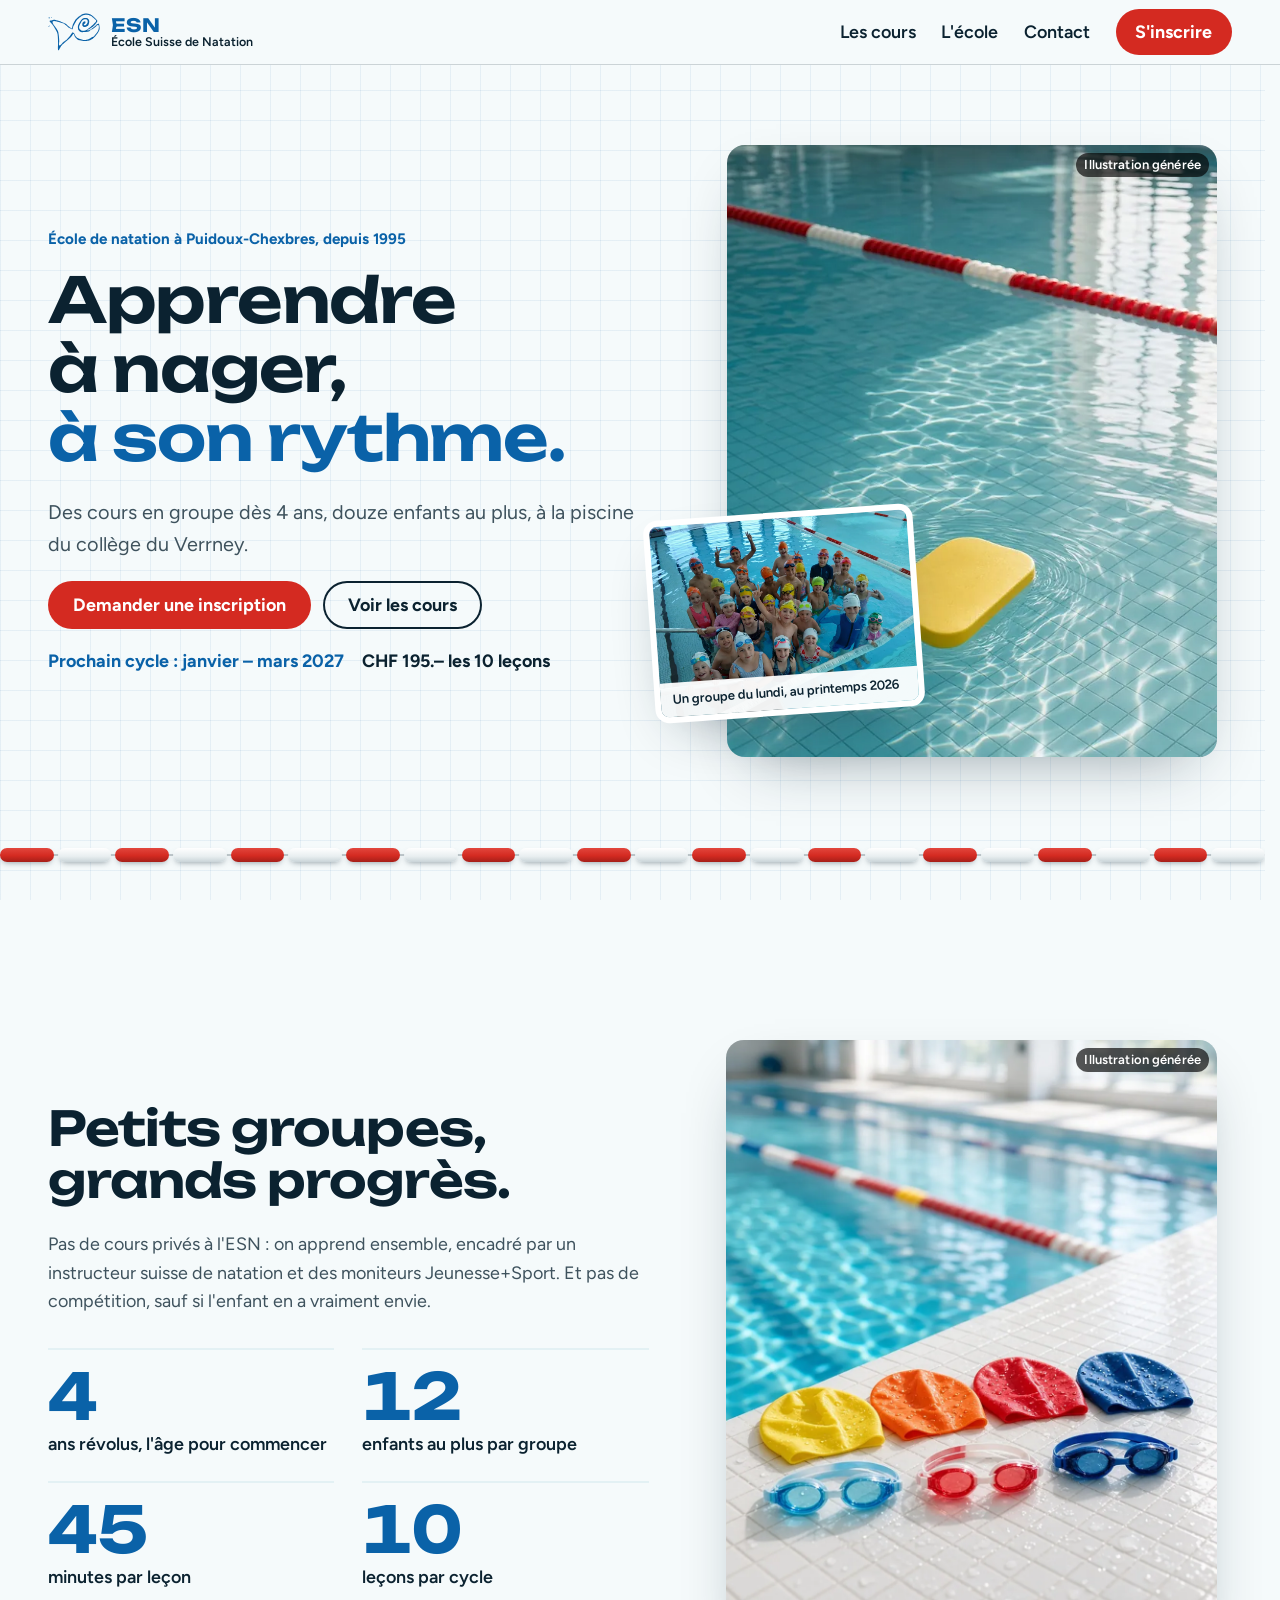
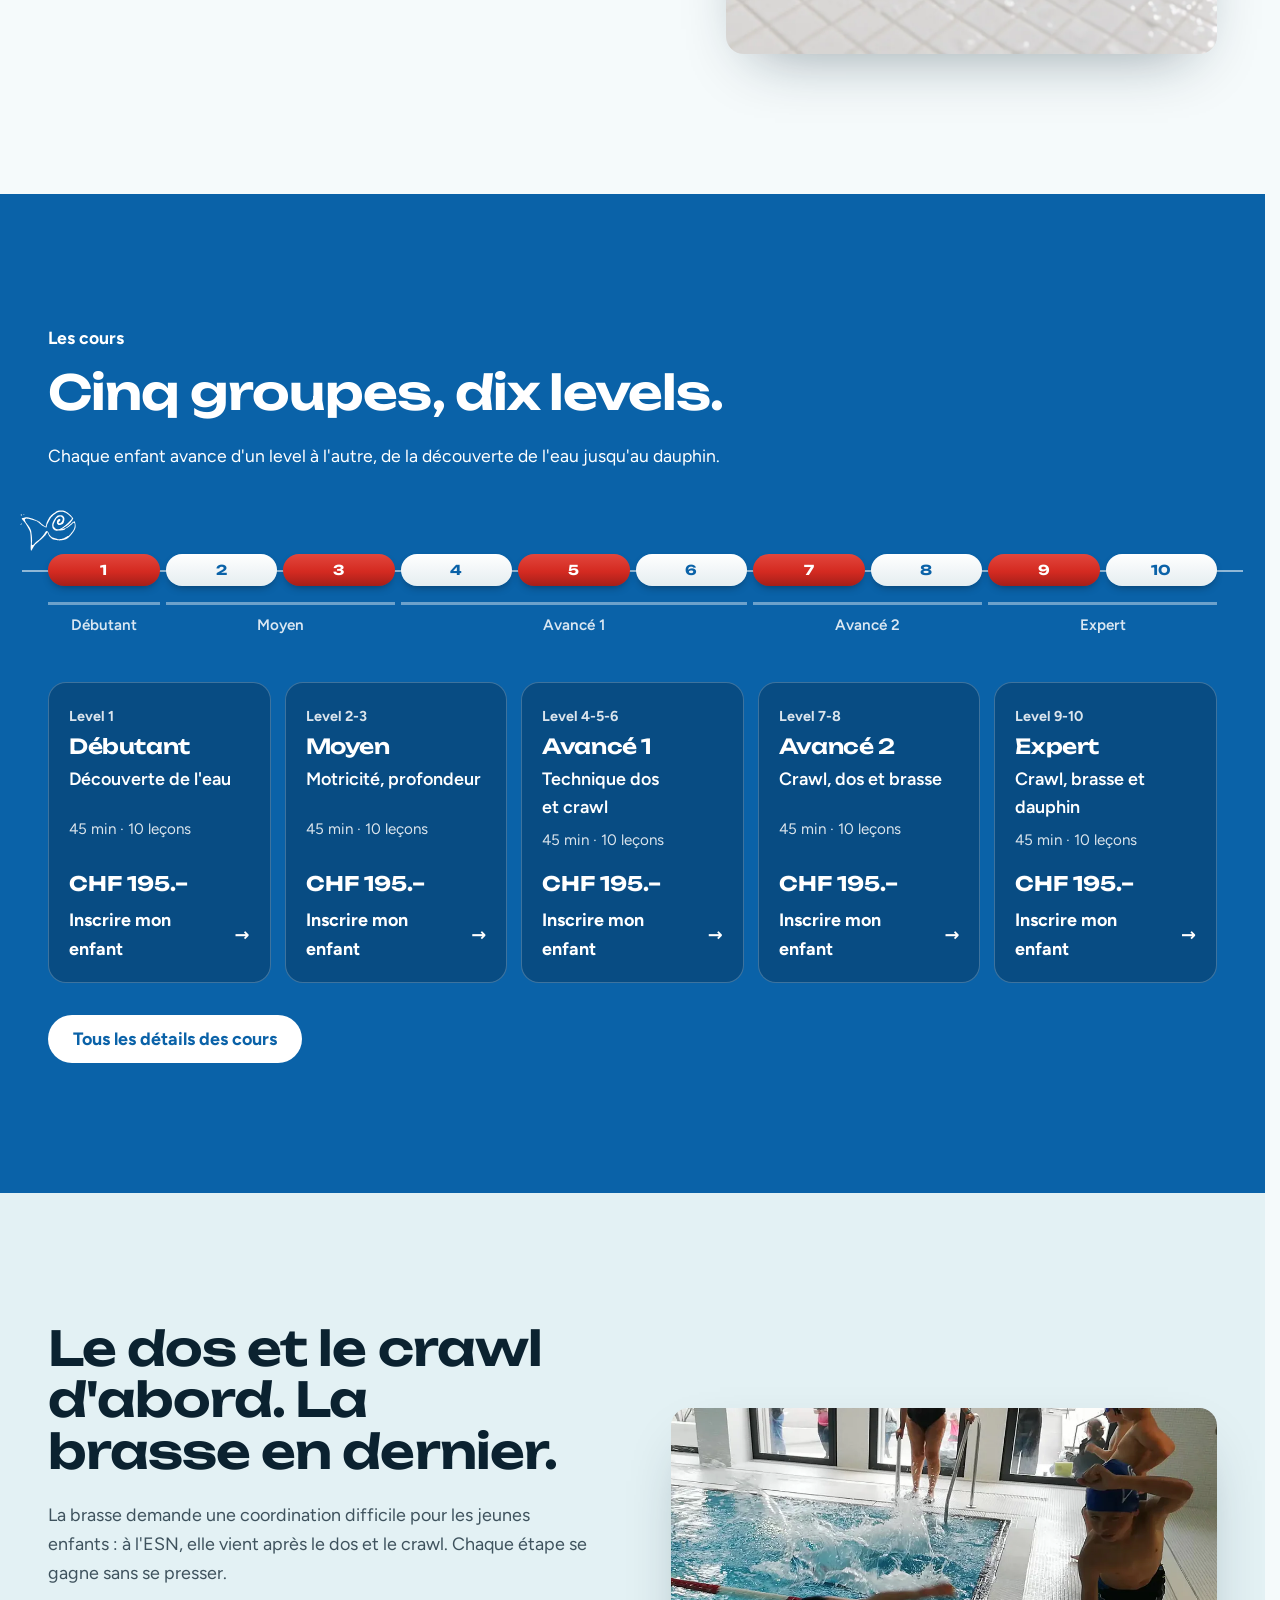
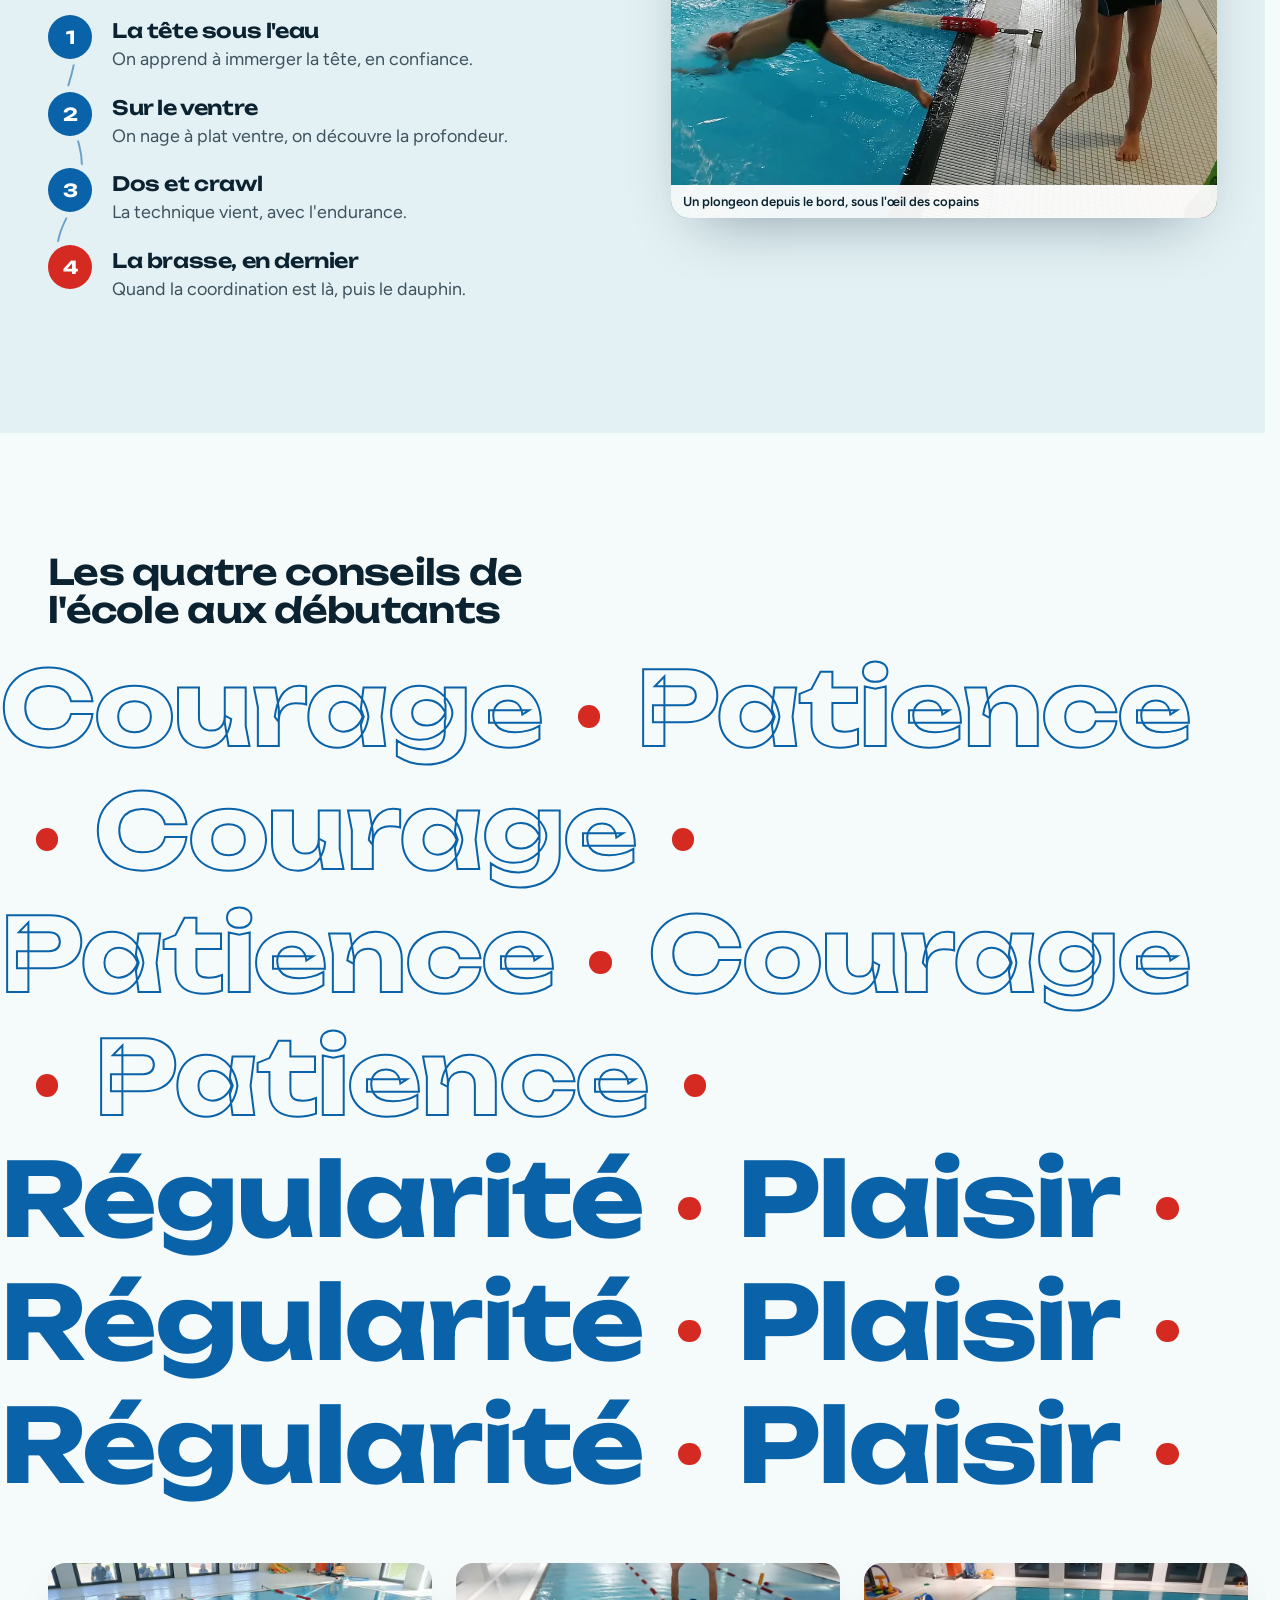
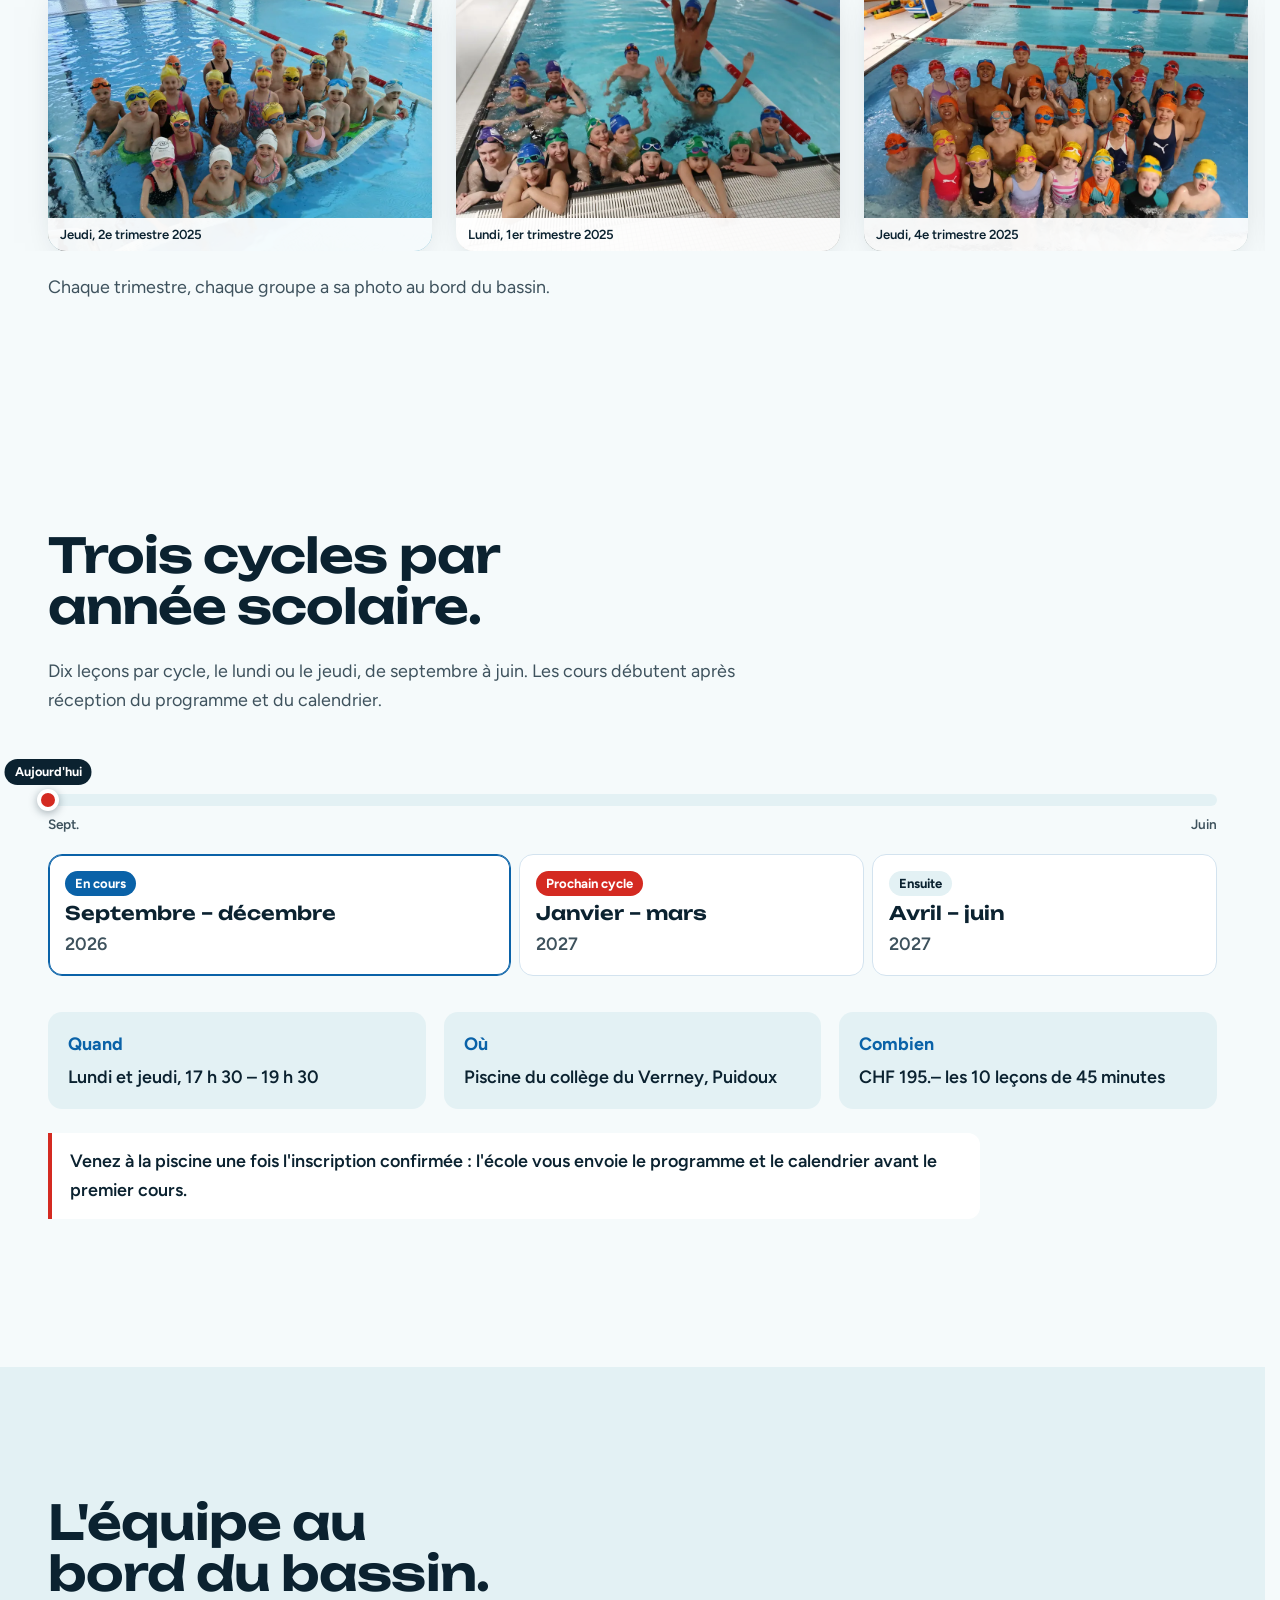
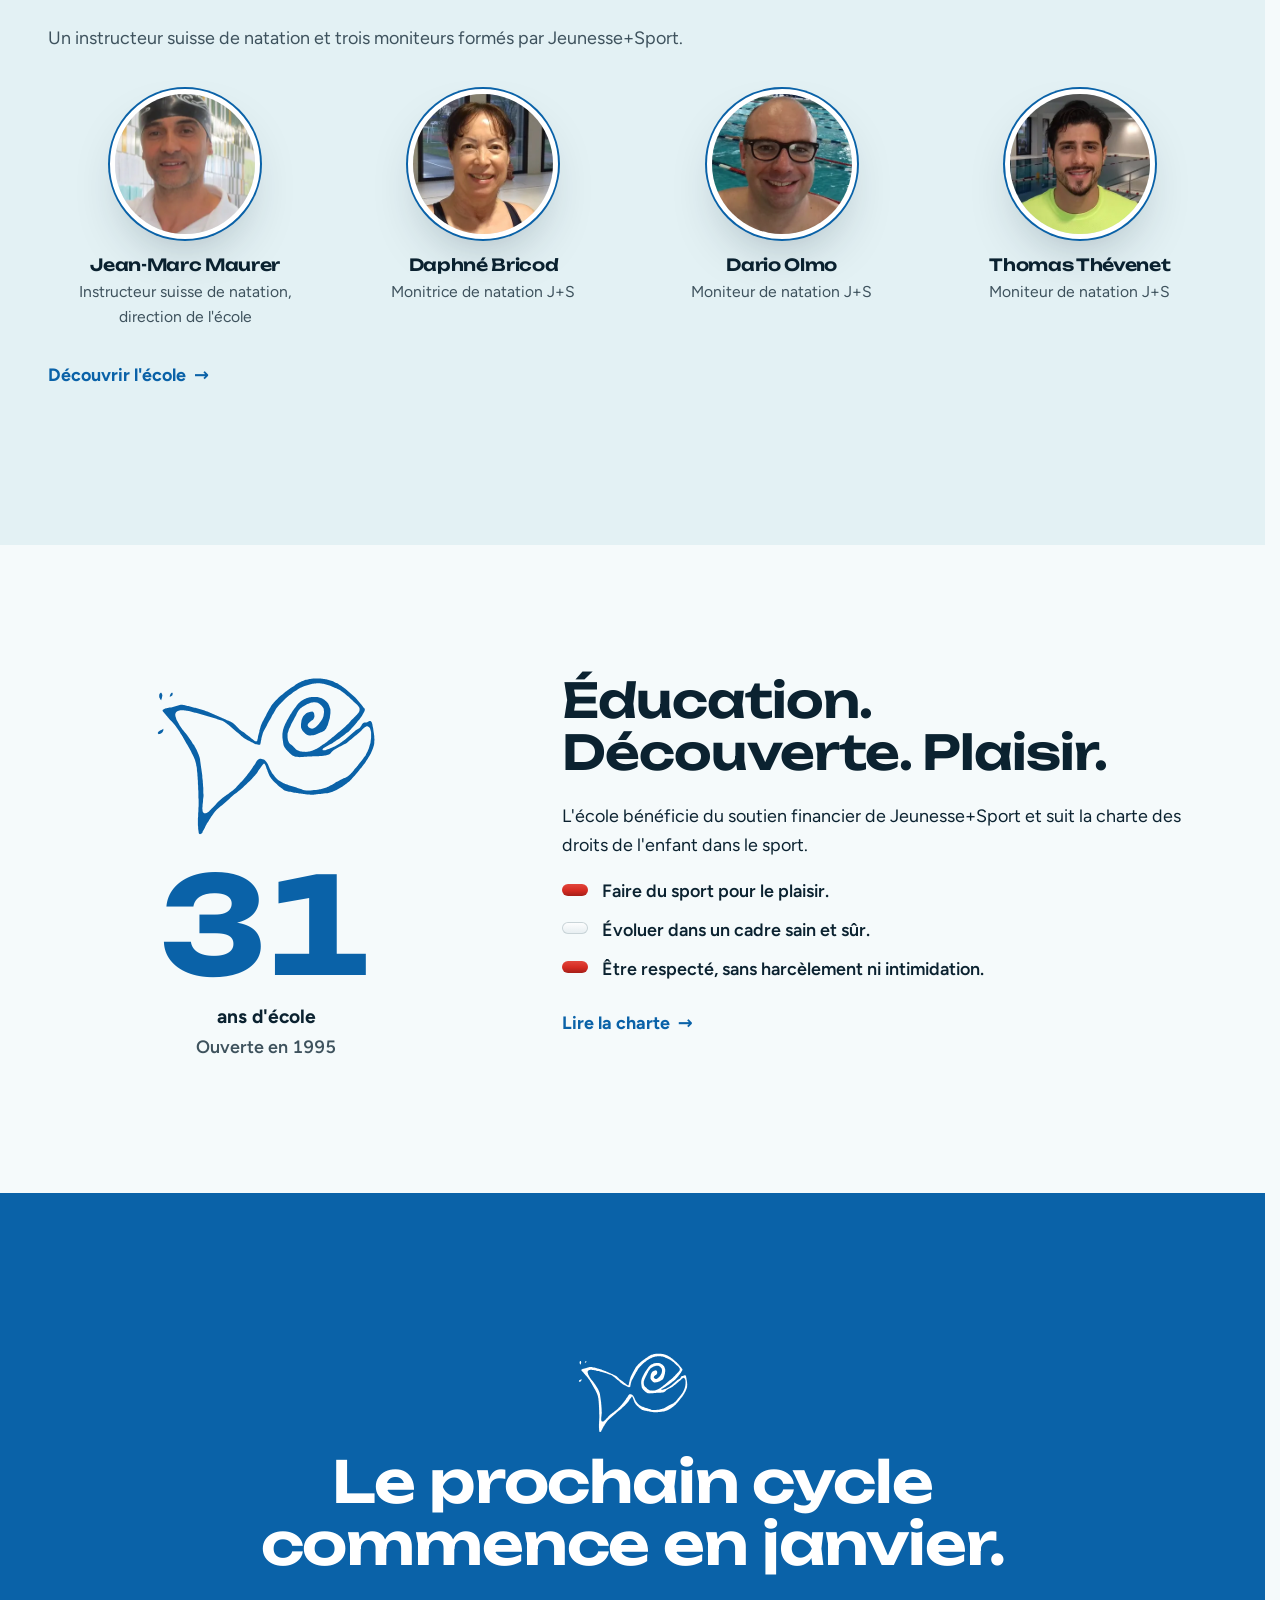
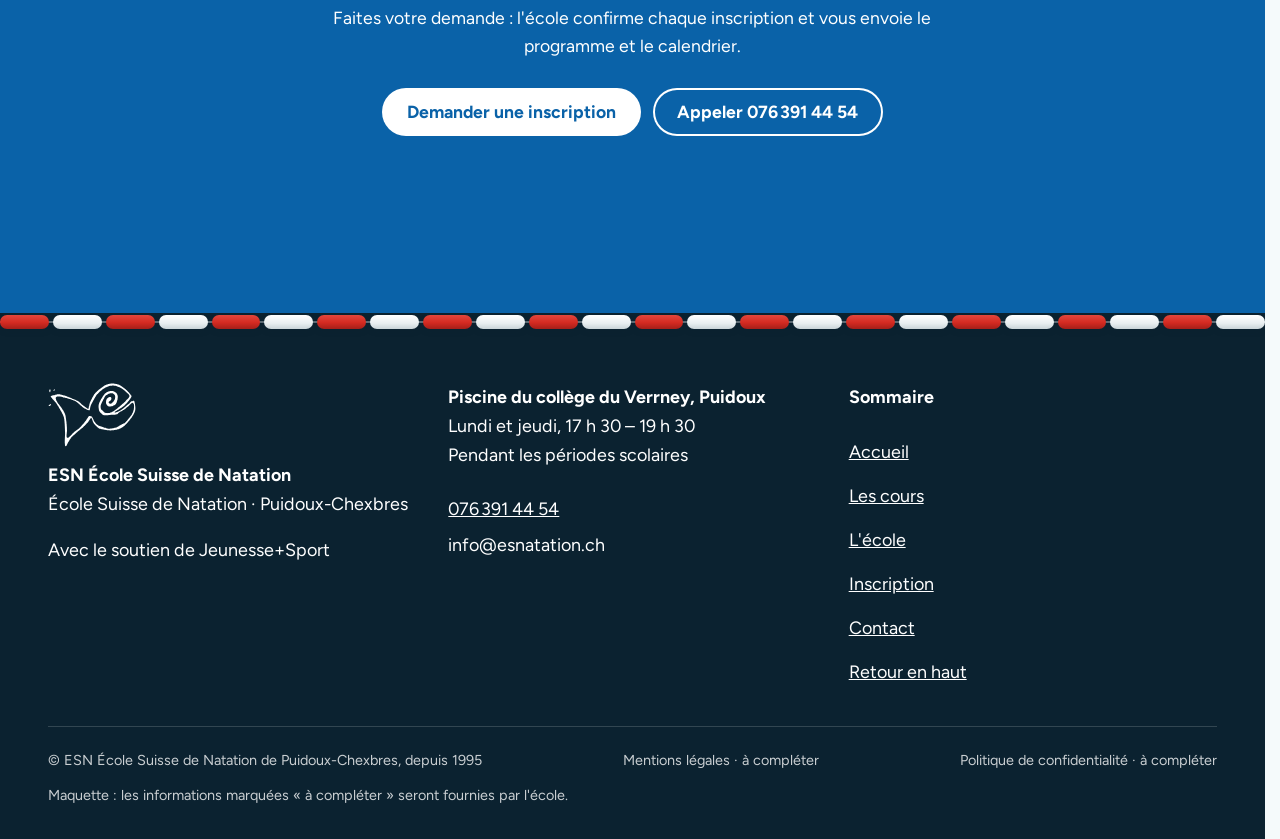
==== index.html @ cbcdf1d2 "Maquette v1" ====
<!doctype html>
<html lang="fr" data-v="1" data-curseur>
<head>
<meta charset="utf-8">
<meta name="viewport" content="width=device-width, initial-scale=1, viewport-fit=cover">
<title>ESN École Suisse de Natation, Puidoux-Chexbres : cours de natation pour enfants dès 4 ans</title>
<meta name="description" content="Cours de natation en groupe de 12 enfants au plus, dès 4 ans révolus, à la piscine du Verrney à Puidoux. Cycles de 10 leçons de 45 minutes, CHF 195.–.">
<meta name="robots" content="noindex, nofollow">
<link rel="canonical" href="https://esnatation-maquette.vercel.app/">
<style>:root{--fond:#F5FAFB;--texte:#0B2230;--voile-fond:#0A62A8;--ouverture-fond:#0A62A8;--menu-fond:#F5FAFB}:root { --entete-h: 72px; --barres-h: 0px; } html { background: var(--fond); color: var(--texte); scrollbar-gutter: stable; } body { margin: 0; background: var(--fond); } html.js:not(.secours):not([data-arrivee="retour"]) [data-anime] { opacity: 0; } html.js:not(.secours):not([data-arrivee="retour"]) [data-anime].vu { opacity: 1; } [data-voile] { position: fixed; inset: 0; z-index: 900; background: var(--voile-fond); transform: translateY(100%); visibility: hidden; pointer-events: none; } html[data-arrivee="voile"]:not(.voile-leve):not(.secours) [data-voile] { transform: none; visibility: visible; } html.secours [data-voile] { visibility: hidden !important; } .ouverture-panneau { position: fixed; inset: 0; z-index: 850; display: none; place-content: center; justify-items: center; background: var(--ouverture-fond, var(--voile-fond)); color: var(--fond); text-align: center; } html.js[data-arrivee="intro"]:not(.secours):not(.intro-finie) .ouverture-panneau { display: grid; } html.defilement-bloque, html.defilement-bloque body, html.js[data-arrivee="intro"]:not(.secours):not(.intro-finie), html.js[data-arrivee="intro"]:not(.secours):not(.intro-finie) body, html[data-arrivee="voile"]:not(.voile-leve):not(.secours), html[data-arrivee="voile"]:not(.voile-leve):not(.secours) body { overflow: hidden; } html.js[data-arrivee="intro"]:not(.secours):not(.intro-finie) { background-color: var(--ouverture-fond, var(--voile-fond)); } html[data-arrivee="voile"]:not(.voile-leve):not(.secours) { background-color: var(--voile-fond); }</style>
<script>(function () {
var d = document.documentElement, ss = null, ls = null;
try { ss = window.sessionStorage; ls = window.localStorage; } catch (e) {}
d.classList.add('js');
var nav = performance.getEntriesByType ? performance.getEntriesByType('navigation')[0] : null;
var type = nav ? nav.type : 'navigate';
var depart = null;
try { depart = JSON.parse(ss.getItem('socle:depart') || 'null'); ss.removeItem('socle:depart'); } catch (e) {}
if (depart && !(Date.now() - depart.t < 15000)) depart = null;
var mode = type === 'back_forward' ? 'retour' : type === 'reload' ? 'intro' : depart ? 'voile' : 'intro';
d.setAttribute('data-arrivee', mode);
if (mode === 'voile' && depart.couleur) d.style.setProperty('--voile-fond', depart.couleur);
if (type === 'reload' && 'scrollRestoration' in history) {
history.scrollRestoration = 'manual';
}
try {
var choisie = ls && ls.getItem('socle:langue');
var langue = (d.lang || '').slice(0, 2);
if (choisie && choisie !== langue && type === 'navigate' && !depart) {
var alt = document.querySelector('link[rel="alternate"][hreflang="' + choisie + '"]');
if (alt) location.replace(new URL(alt.href).pathname + location.search + location.hash);
}
} catch (e) {}
setTimeout(function () { if (!d.classList.contains('demarre')) d.classList.add('secours'); }, 2000);
})();</script>
<link rel="preload" href="/assets/fonts/unbounded.woff2" as="font" type="font/woff2" crossorigin>
<link rel="preload" href="/assets/fonts/figtree-400.woff2" as="font" type="font/woff2" crossorigin>
<link rel="stylesheet" href="/assets/css/socle.css?v=1">
<link rel="stylesheet" href="/assets/css/site.css?v=1">
<link rel="modulepreload" href="/assets/js/site.js?v=1">
<link rel="modulepreload" href="/assets/js/socle/index.js?v=1">
<script src="/assets/vendor/gsap.min.js" defer></script>
<script src="/assets/vendor/ScrollTrigger.min.js" defer></script>
<script src="/assets/vendor/SplitText.min.js" defer></script>
<script type="module" src="/assets/js/site.js?v=1"></script>
<meta name="theme-color" content="#F5FAFB">
<link rel="icon" href="/assets/images/favicon.svg" type="image/svg+xml">
<link rel="apple-touch-icon" href="/assets/images/apple-touch-icon.png">
<meta property="og:type" content="website">
<meta property="og:site_name" content="ESN École Suisse de Natation">
<meta property="og:locale" content="fr_FR">
<meta property="og:title" content="ESN École Suisse de Natation, Puidoux-Chexbres : cours de natation pour enfants dès 4 ans">
<meta property="og:description" content="Cours de natation en groupe de 12 enfants au plus, dès 4 ans révolus, à la piscine du Verrney à Puidoux. Cycles de 10 leçons de 45 minutes, CHF 195.–.">
<meta property="og:url" content="https://esnatation-maquette.vercel.app/">
<meta property="og:image" content="https://esnatation-maquette.vercel.app/assets/partage/accueil-fr.jpg">
<meta property="og:image:width" content="1200">
<meta property="og:image:height" content="630">
<meta property="og:image:alt" content="ESN, apprendre à nager à son rythme : bassin vu du dessus">
<meta name="twitter:card" content="summary_large_image">
<script type="application/ld+json">{"@context":"https://schema.org","@type":"SportsActivityLocation","name":"ESN École Suisse de Natation de Puidoux-Chexbres","url":"https://esnatation-maquette.vercel.app/","telephone":"+41763914454","email":"info@esnatation.ch","foundingDate":"1995","address":{"@type":"PostalAddress","addressLocality":"Puidoux","addressRegion":"VD","addressCountry":"CH"},"description":"Cours de natation en groupe pour enfants dès 4 ans révolus, 12 enfants au maximum, à la piscine du collège du Verrney à Puidoux. Cycles de 10 leçons de 45 minutes pendant les périodes scolaires, avec le soutien de Jeunesse+Sport."}</script>
</head>
<body id="haut">
<div data-voile data-forme="iris" aria-hidden="true"><span class="voile-anneau"></span><span class="voile-anneau voile-anneau--2"></span><div class="voile-contenu"><img src="/assets/images/logo-clair.svg" alt="" width="84" height="61"><span data-voile-libelle>Accueil</span></div></div>
<div class="ouverture-panneau" data-ouverture aria-hidden="true">
  <div class="ouverture-poisson" data-ouverture-objet>
    <svg viewBox="0 0 898 649" aria-hidden="true"><path class="poisson-trait" fill-rule="evenodd" d="M29 212C28 212 26 214 24 215C22 216 21 216 19 217C17 218 16 219 14 220C12 221 10 222 9 224C8 226 7 228 7 229C7 230 9 232 10 233C11 234 13 233 15 233C17 233 18 232 20 231C22 230 24 228 25 227C26 226 27 224 28 222C29 220 30 219 30 217C30 215 30 213 30 212C30 211 30 212 29 212Z M18 65C16 66 15 68 14 70C13 72 13 73 13 75C13 77 13 78 13 80C13 82 13 83 14 85C15 87 16 88 17 90C18 92 20 95 21 95C22 95 22 92 22 91C22 90 24 88 24 86C24 84 25 83 25 81C25 79 26 78 26 76C26 74 26 73 25 71C24 69 24 67 23 66C22 65 20 64 18 65Z M64 64C63 64 62 66 61 67C60 68 60 69 59 70C58 71 58 72 58 73C58 74 57 75 57 76C57 77 56 78 56 79C56 80 56 81 57 81C58 81 59 80 60 80C61 80 62 79 63 78C64 77 65 77 66 76C67 75 67 74 67 73C67 72 68 71 68 70C68 69 68 68 68 67C68 66 68 64 67 64C66 64 65 64 64 64Z M644 6C642 6 639 7 637 7C635 7 632 8 630 8C628 8 625 8 623 9C621 10 618 10 616 11C614 12 611 11 609 12C607 13 604 14 602 15C600 16 597 16 595 17C593 18 590 20 588 21C586 22 583 23 581 24C579 25 576 27 574 29C572 31 569 32 567 34C565 36 562 38 560 39C558 40 555 42 553 43C551 44 548 46 546 48C544 50 541 51 539 53C537 55 534 56 532 58C530 60 527 61 525 63C523 65 520 67 518 69C516 71 513 73 511 75C509 77 506 79 504 81C502 83 499 86 497 88C495 90 493 92 491 94C489 96 486 99 484 101C482 103 480 106 478 108C476 110 474 113 472 115C470 117 469 120 468 122C467 124 465 127 464 129C463 131 461 134 460 136C459 138 457 141 456 143C455 145 453 148 452 150C451 152 450 155 449 157C448 159 446 162 445 164C444 166 442 169 441 171C440 173 439 176 438 178C437 180 435 183 434 185C433 187 432 190 431 192C430 194 429 197 428 199C427 201 427 204 426 206C425 208 425 211 424 213C423 215 422 218 422 220C422 222 422 225 421 227C420 229 420 232 419 234C418 236 418 239 417 241C416 243 416 246 416 248C416 250 415 253 414 255C413 257 414 261 412 262C410 263 407 263 405 262C403 261 400 259 398 257C396 255 393 254 391 252C389 250 386 248 384 246C382 244 379 243 377 241C375 239 372 238 370 236C368 234 365 232 363 230C361 228 358 227 356 225C354 223 351 222 349 220C347 218 344 217 342 215C340 213 337 210 335 208C333 206 330 203 328 201C326 199 323 196 321 194C319 192 316 190 314 188C312 186 309 185 307 184C305 183 302 182 300 181C298 180 295 179 293 178C291 177 288 175 286 174C284 173 281 172 279 171C277 170 274 169 272 168C270 167 267 166 265 165C263 164 260 163 258 162C256 161 253 160 251 159C249 158 246 157 244 156C242 155 239 154 237 153C235 152 232 151 230 150C228 149 225 148 223 147C221 146 218 145 216 144C214 143 211 142 209 141C207 140 204 140 202 139C200 138 197 137 195 136C193 135 190 135 188 134C186 133 183 133 181 132C179 131 176 131 174 130C172 129 169 129 167 128C165 127 162 127 160 126C158 125 155 125 153 124C151 123 148 123 146 122C144 121 141 121 139 120C137 119 134 118 132 118C130 118 127 118 125 117C123 116 120 116 118 115C116 114 113 114 111 114C109 114 106 113 104 113C102 113 99 114 97 114C95 114 92 115 90 116C88 117 85 117 83 118C81 119 78 119 76 120C74 121 71 121 69 122C67 123 64 124 62 124C60 124 57 124 55 125C53 126 50 126 48 127C46 128 43 127 41 128C39 129 36 130 34 131C32 132 28 134 27 136C26 138 28 141 30 143C32 145 34 148 36 150C38 152 40 155 42 157C44 159 46 162 48 164C50 166 52 169 54 171C56 173 58 176 60 178C62 180 65 183 67 185C69 187 71 190 73 192C75 194 77 197 79 199C81 201 82 204 84 206C86 208 87 211 89 213C91 215 92 218 94 220C96 222 97 225 98 227C99 229 100 232 102 234C104 236 106 239 107 241C108 243 110 246 111 248C112 250 114 253 115 255C116 257 118 260 119 262C120 264 122 267 123 269C124 271 126 274 127 276C128 278 130 281 131 283C132 285 134 288 135 290C136 292 138 295 139 297C140 299 142 302 143 304C144 306 145 309 146 311C147 313 149 316 150 318C151 320 152 323 153 325C154 327 155 330 156 332C157 334 158 337 159 339C160 341 160 344 161 346C162 348 162 351 163 353C164 355 164 358 164 360C164 362 166 365 166 367C166 369 167 372 167 374C167 376 167 379 167 381C167 383 168 386 168 388C168 390 169 393 169 395C169 397 169 400 169 402C169 404 170 407 170 409C170 411 170 414 170 416C170 418 171 421 171 423C171 425 171 428 171 430C171 432 171 435 171 437C171 439 172 442 172 444C172 446 172 449 172 451C172 453 172 456 172 458C172 460 173 463 173 465C173 467 173 470 173 472C173 474 173 477 173 479C173 481 173 484 173 486C173 488 173 491 173 493C173 495 174 498 174 500C174 502 174 505 174 507C174 509 174 512 174 514C174 516 174 519 174 521C174 523 174 526 174 528C174 530 173 533 173 535C173 537 173 540 173 542C173 544 173 547 173 549C173 551 172 554 172 556C172 558 172 561 172 563C172 565 172 568 172 570C172 572 171 575 171 577C171 579 171 582 171 584C171 586 171 589 171 591C171 593 171 596 171 598C171 600 171 603 171 605C171 607 172 610 172 612C172 614 172 617 172 619C172 621 173 624 173 626C173 628 174 631 174 633C174 635 175 639 176 640C177 641 180 642 182 641C184 640 188 639 189 637C190 635 190 632 191 630C192 628 194 625 195 623C196 621 198 618 199 616C200 614 201 611 202 609C203 607 205 604 206 602C207 600 208 597 210 595C212 593 214 590 215 588C216 586 218 583 219 581C220 579 222 576 223 574C224 572 226 569 228 567C230 565 231 562 233 560C235 558 236 555 238 553C240 551 242 548 244 546C246 544 249 541 251 539C253 537 256 535 258 533C260 531 263 529 265 527C267 525 270 523 272 521C274 519 277 517 279 515C281 513 284 511 286 509C288 507 291 505 293 503C295 501 298 499 300 497C302 495 305 492 307 490C309 488 312 486 314 484C316 482 319 480 321 478C323 476 326 475 328 473C330 471 333 469 335 467C337 465 340 464 342 462C344 460 347 458 349 456C351 454 354 452 356 450C358 448 361 445 363 443C365 441 368 439 370 437C372 435 375 432 377 430C379 428 382 425 384 423C386 421 389 418 391 416C393 414 395 411 397 409C399 407 402 404 404 402C406 400 408 397 410 395C412 393 414 390 415 388C416 386 418 383 419 381C420 379 422 376 424 374C426 372 427 369 429 367C431 365 432 362 434 360C436 358 439 353 441 353C443 353 445 357 446 359C447 361 448 364 449 366C450 368 450 371 451 373C452 375 453 378 454 380C455 382 455 385 456 387C457 389 458 392 459 394C460 396 461 399 462 401C463 403 464 406 466 408C468 410 469 413 471 415C473 417 475 420 477 422C479 424 481 427 483 429C485 431 488 433 490 435C492 437 495 440 497 442C499 444 502 446 504 448C506 450 509 451 511 453C513 455 516 456 518 458C520 460 523 462 525 463C527 464 530 464 532 465C534 466 537 466 539 467C541 468 544 468 546 468C548 468 551 468 553 469C555 470 558 470 560 471C562 472 565 472 567 472C569 472 572 473 574 473C576 473 579 474 581 474C583 474 586 476 588 476C590 476 593 477 595 477C597 477 600 478 602 478C604 478 607 479 609 479C611 479 614 480 616 480C618 480 621 480 623 480C625 480 628 481 630 481C632 481 635 481 637 481C639 481 642 481 644 481C646 481 649 480 651 480C653 480 656 479 658 479C660 479 663 478 665 478C667 478 670 478 672 478C674 478 677 477 679 477C681 477 684 476 686 476C688 476 691 475 693 475C695 475 698 474 700 474C702 474 705 473 707 472C709 471 712 471 714 470C716 469 719 469 721 468C723 467 726 466 728 465C730 464 733 463 735 462C737 461 740 459 742 458C744 457 747 455 749 454C751 453 754 451 756 450C758 449 761 448 763 446C765 444 768 443 770 441C772 439 775 438 777 436C779 434 782 432 784 430C786 428 789 426 791 424C793 422 796 419 798 417C800 415 802 412 804 410C806 408 809 405 811 403C813 401 815 398 817 396C819 394 821 391 823 389C825 387 827 384 829 382C831 380 832 377 834 375C836 373 838 370 840 368C842 366 843 363 845 361C847 359 849 356 851 354C853 352 854 349 856 347C858 345 858 342 860 340C862 338 864 335 865 333C866 331 868 328 869 326C870 324 872 321 873 319C874 317 876 314 877 312C878 310 879 307 880 305C881 303 882 300 883 298C884 296 885 293 886 291C887 289 887 286 888 284C889 282 890 279 890 277C890 275 891 272 891 270C891 268 891 265 891 263C891 261 892 258 892 256C892 254 891 251 891 249C891 247 891 244 891 242C891 240 890 237 890 235C890 233 889 230 889 228C889 226 888 223 888 221C888 219 887 216 887 214C887 212 886 209 886 207C886 205 884 202 884 200C884 198 884 195 883 193C882 191 882 188 881 186C880 184 878 181 876 180C874 179 871 180 869 181C867 182 864 184 862 185C860 186 857 186 855 186C853 186 850 186 848 187C846 188 844 190 842 192C840 194 840 197 838 199C836 201 835 204 833 206C831 208 828 210 826 211C824 212 821 214 819 215C817 216 814 218 812 220C810 222 808 224 806 226C804 228 801 230 799 232C797 234 794 236 792 238C790 240 787 242 785 244C783 246 780 248 778 250C776 252 773 254 771 256C769 258 766 259 764 261C762 263 759 264 757 266C755 268 752 269 750 271C748 273 745 274 743 276C741 278 738 279 736 280C734 281 731 283 729 284C727 285 724 286 722 287C720 288 717 289 715 290C713 291 710 292 708 293C706 294 703 294 701 295C699 296 696 297 694 298C692 299 689 299 687 299C685 299 681 299 680 298C679 297 681 293 683 291C685 289 688 288 690 287C692 286 695 284 697 283C699 282 702 280 704 279C706 278 709 276 711 275C713 274 716 272 718 271C720 270 723 268 725 266C727 264 730 264 732 262C734 260 737 258 739 257C741 256 744 254 746 253C748 252 751 250 753 248C755 246 758 245 760 243C762 241 765 240 767 238C769 236 772 234 774 232C776 230 779 229 781 227C783 225 786 223 788 221C790 219 793 216 795 214C797 212 799 209 801 207C803 205 806 202 808 200C810 198 812 195 814 193C816 191 818 188 820 186C822 184 823 181 825 179C827 177 829 174 831 172C833 170 834 167 836 165C838 163 840 160 841 158C842 156 844 153 845 151C846 149 848 146 849 144C850 142 852 139 852 137C852 135 853 132 852 130C851 128 848 125 846 123C844 121 843 118 841 116C839 114 837 111 835 109C833 107 831 104 829 102C827 100 825 97 823 95C821 93 819 90 817 88C815 86 812 83 810 81C808 79 805 76 803 74C801 72 798 70 796 68C794 66 791 64 789 62C787 60 784 58 782 56C780 54 777 52 775 50C773 48 770 47 768 45C766 43 763 42 761 40C759 38 756 36 754 35C752 34 749 32 747 31C745 30 742 27 740 26C738 25 735 24 733 23C731 22 728 20 726 19C724 18 721 17 719 16C717 15 714 15 712 14C710 13 707 13 705 12C703 11 700 10 698 10C696 10 693 9 691 9C689 9 686 8 684 8C682 8 679 7 677 7C675 7 672 6 670 6C668 6 665 6 663 6C661 6 658 6 656 6C654 6 651 6 649 6C647 6 646 6 644 6Z M652 27C654 27 657 26 659 26C661 26 664 26 666 26C668 26 671 27 673 27C675 27 678 28 680 28C682 28 685 28 687 29C689 30 692 30 694 31C696 32 699 32 701 33C703 34 706 34 708 35C710 36 713 37 715 38C717 39 720 40 722 41C724 42 727 43 729 44C731 45 734 45 736 46C738 47 741 49 743 50C745 51 748 52 750 53C752 54 755 56 757 58C759 60 762 61 764 63C766 65 769 66 771 68C773 70 776 72 778 74C780 76 783 78 785 80C787 82 790 85 792 87C794 89 797 91 799 93C801 95 804 98 806 100C808 102 811 104 813 106C815 108 818 110 820 112C822 114 824 117 826 119C828 121 829 124 830 126C831 128 831 131 831 133C831 135 831 138 830 140C829 142 828 145 826 147C824 149 822 152 820 154C818 156 815 159 813 161C811 163 808 166 806 168C804 170 801 173 799 175C797 177 795 180 793 182C791 184 789 187 787 189C785 191 782 193 780 195C778 197 775 200 773 202C771 204 768 206 766 208C764 210 761 212 759 214C757 216 754 218 752 220C750 222 747 224 745 226C743 228 740 230 738 232C736 234 733 236 731 238C729 240 726 242 724 244C722 246 719 247 717 249C715 251 712 253 710 255C708 257 705 258 703 260C701 262 698 264 696 266C694 268 691 269 689 271C687 273 684 274 682 276C680 278 677 279 675 281C673 283 670 284 668 286C666 288 663 289 661 290C659 291 656 293 654 294C652 295 649 296 647 297C645 298 642 299 640 300C638 301 635 301 633 302C631 303 628 304 626 304C624 304 621 305 619 305C617 305 614 306 612 306C610 306 607 305 605 305C603 305 600 305 598 305C596 305 593 304 591 304C589 304 586 303 584 302C582 301 579 300 577 299C575 298 572 296 570 294C568 292 565 289 563 287C561 285 558 282 556 280C554 278 551 277 549 275C547 273 544 270 543 268C542 266 541 263 540 261C539 259 538 256 538 254C538 252 537 249 537 247C537 245 537 242 537 240C537 238 537 235 537 233C537 231 538 228 539 226C540 224 540 221 541 219C542 217 542 214 543 212C544 210 546 207 547 205C548 203 549 200 550 198C551 196 552 193 553 191C554 189 556 186 557 184C558 182 560 179 561 177C562 175 563 172 564 170C565 168 567 165 568 163C569 161 571 158 572 156C573 154 574 151 575 149C576 147 578 144 579 142C580 140 582 137 584 135C586 133 588 130 590 128C592 126 595 124 597 122C599 120 602 119 604 118C606 117 609 115 611 114C613 113 616 111 618 110C620 109 623 109 625 108C627 107 630 106 632 105C634 104 637 104 639 104C641 104 644 103 646 103C648 103 651 104 653 104C655 104 658 104 660 105C662 106 665 107 667 109C669 111 672 113 674 115C676 117 678 120 680 122C682 124 683 127 684 129C685 131 685 134 685 136C685 138 686 141 686 143C686 145 685 148 685 150C685 152 684 155 684 157C684 159 683 162 682 164C681 166 680 169 679 171C678 173 676 176 675 178C674 180 672 183 670 185C668 187 667 190 665 192C663 194 660 197 658 199C656 201 653 203 651 205C649 207 646 208 644 209C642 210 639 211 637 211C635 211 632 210 630 209C628 208 625 207 623 205C621 203 619 200 619 198C619 196 620 193 621 191C622 189 625 187 627 185C629 183 632 181 634 179C636 177 639 176 641 174C643 172 644 169 645 167C646 165 647 162 647 160C647 158 646 155 646 153C646 151 645 148 644 146C643 144 640 142 638 141C636 140 633 142 631 142C629 142 626 143 624 144C622 145 619 145 617 146C615 147 612 149 610 151C608 153 606 155 604 157C602 159 600 162 599 164C598 166 597 169 596 171C595 173 594 176 594 178C594 180 593 183 593 185C593 187 592 190 592 192C592 194 592 197 592 199C592 201 592 204 592 206C592 208 594 211 595 213C596 215 597 218 599 220C601 222 603 225 605 227C607 229 609 231 611 233C613 235 616 236 618 237C620 238 623 239 625 239C627 239 630 239 632 239C634 239 637 238 639 238C641 238 644 238 646 237C648 236 651 236 653 235C655 234 658 233 660 232C662 231 665 230 667 229C669 228 672 227 674 226C676 225 679 223 681 222C683 221 686 220 688 218C690 216 692 213 694 211C696 209 696 206 697 204C698 202 700 199 701 197C702 195 702 192 703 190C704 188 704 185 705 183C706 181 706 178 707 176C708 174 708 171 709 169C710 167 710 164 710 162C710 160 711 157 711 155C711 153 712 150 712 148C712 146 712 143 712 141C712 139 712 136 712 134C712 132 711 129 710 127C709 125 709 122 708 120C707 118 706 115 705 113C704 111 703 108 701 106C699 104 696 101 694 99C692 97 689 95 687 93C685 91 682 90 680 89C678 88 675 87 673 86C671 85 668 85 666 84C664 83 661 82 659 82C657 82 654 82 652 82C650 82 647 82 645 82C643 82 640 82 638 82C636 82 633 83 631 83C629 83 626 84 624 84C622 84 619 85 617 86C615 87 612 88 610 89C608 90 605 91 603 92C601 93 598 94 596 96C594 98 591 99 589 101C587 103 584 105 582 107C580 109 578 112 576 114C574 116 573 119 571 121C569 123 568 126 566 128C564 130 563 133 561 135C559 137 558 140 556 142C554 144 554 147 552 149C550 151 548 154 547 156C546 158 544 161 543 163C542 165 540 168 539 170C538 172 536 175 535 177C534 179 533 182 532 184C531 186 529 189 528 191C527 193 526 196 525 198C524 200 523 203 522 205C521 207 521 210 520 212C519 214 518 217 518 219C518 221 517 224 517 226C517 228 516 231 516 233C516 235 516 238 516 240C516 242 516 245 516 247C516 249 517 252 517 254C517 256 518 259 518 261C518 263 519 266 519 268C519 270 520 273 520 275C520 277 521 280 522 282C523 284 524 287 526 289C528 291 529 294 531 296C533 298 536 301 538 303C540 305 543 308 545 310C547 312 550 314 552 316C554 318 557 320 559 321C561 322 564 323 566 324C568 325 571 326 573 326C575 326 578 327 580 327C582 327 585 328 587 328C589 328 592 327 594 327C596 327 599 327 601 327C603 327 606 326 608 326C610 326 613 326 615 326C617 326 620 325 622 325C624 325 627 324 629 324C631 324 634 324 636 324C638 324 641 323 643 323C645 323 648 323 650 323C652 323 655 323 657 323C659 323 662 323 664 323C666 323 669 322 671 322C673 322 676 322 678 322C680 322 683 321 685 321C687 321 690 320 692 320C694 320 697 319 699 318C701 317 704 317 706 316C708 315 711 313 713 311C715 309 717 306 719 304C721 302 724 300 726 298C728 296 731 295 733 294C735 293 738 291 740 290C742 289 745 287 747 286C749 285 752 284 754 283C756 282 759 280 761 279C763 278 766 276 768 275C770 274 773 272 775 271C777 270 780 268 782 266C784 264 787 262 789 260C791 258 794 257 796 255C798 253 801 251 803 249C805 247 808 245 810 243C812 241 815 240 817 238C819 236 822 234 824 232C826 230 829 228 831 226C833 224 836 221 838 219C840 217 842 214 844 212C846 210 849 208 851 206C853 204 856 203 858 202C860 201 863 201 865 202C867 203 870 205 872 207C874 209 874 212 875 214C876 216 876 219 877 221C878 223 878 226 878 228C878 230 878 233 878 235C878 237 878 240 878 242C878 244 878 247 878 249C878 251 877 254 877 256C877 258 876 261 876 263C876 265 876 268 875 270C874 272 874 275 873 277C872 279 872 282 871 284C870 286 870 289 869 291C868 293 867 296 866 298C865 300 864 303 863 305C862 307 860 310 859 312C858 314 857 317 856 319C855 321 853 324 851 326C849 328 848 331 846 333C844 335 843 338 841 340C839 342 837 345 835 347C833 349 831 352 829 354C827 356 826 359 824 361C822 363 820 366 818 368C816 370 814 373 812 375C810 377 809 380 807 382C805 384 803 387 801 389C799 391 796 394 794 396C792 398 789 400 787 402C785 404 782 406 780 407C778 408 775 410 773 411C771 412 768 412 766 413C764 414 761 416 759 417C757 418 754 419 752 420C750 421 747 423 745 424C743 425 740 427 738 428C736 429 733 430 731 432C729 434 726 436 724 437C722 438 719 440 717 441C715 442 712 443 710 444C708 445 705 447 703 448C701 449 698 450 696 451C694 452 691 452 689 453C687 454 684 454 682 455C680 456 677 456 675 457C673 458 670 458 668 458C666 458 663 460 661 460C659 460 656 461 654 461C652 461 649 461 647 461C645 461 642 462 640 462C638 462 635 463 633 463C631 463 628 463 626 463C624 463 621 463 619 463C617 463 614 463 612 463C610 463 607 462 605 462C603 462 600 461 598 460C596 459 593 458 591 457C589 456 586 456 584 455C582 454 579 454 577 453C575 452 572 451 570 450C568 449 565 449 563 448C561 447 558 447 556 446C554 445 551 445 549 444C547 443 544 443 542 442C540 441 537 440 535 439C533 438 530 438 528 437C526 436 523 435 521 434C519 433 516 431 514 430C512 429 509 428 507 426C505 424 502 423 500 421C498 419 495 417 493 415C491 413 488 410 486 408C484 406 483 403 481 401C479 399 477 396 475 394C473 392 472 389 471 387C470 385 468 382 467 380C466 378 465 375 464 373C463 371 462 368 461 366C460 364 459 361 458 359C457 357 456 354 454 352C452 350 451 347 449 345C447 343 444 340 442 338C440 336 437 337 435 336C433 335 430 334 428 334C426 334 423 334 421 335C419 336 416 338 414 340C412 342 410 345 409 347C408 349 406 352 405 354C404 356 402 359 400 361C398 363 396 366 395 368C394 370 392 373 391 375C390 377 388 380 386 382C384 384 383 387 381 389C379 391 377 394 375 396C373 398 372 401 370 403C368 405 366 408 364 410C362 412 360 415 358 417C356 419 354 422 352 424C350 426 347 429 345 431C343 433 341 436 339 438C337 440 334 443 332 445C330 447 328 450 326 452C324 454 321 456 319 458C317 460 314 462 312 464C310 466 307 467 305 469C303 471 300 472 298 474C296 476 293 478 291 480C289 482 286 483 284 485C282 487 279 488 277 490C275 492 272 493 270 495C268 497 265 499 263 501C261 503 258 505 256 507C254 509 251 512 249 514C247 516 245 519 243 521C241 523 239 526 237 528C235 530 233 532 231 534C229 536 226 539 224 541C222 543 219 546 217 548C215 550 212 552 210 553C208 554 205 556 203 556C201 556 198 557 196 556C194 555 192 552 191 550C190 548 190 545 190 543C190 541 189 538 189 536C189 534 190 531 190 529C190 527 190 524 190 522C190 520 191 517 191 515C191 513 192 510 192 508C192 506 192 503 192 501C192 499 193 496 193 494C193 492 194 489 194 487C194 485 194 482 194 480C194 478 193 475 193 473C193 471 193 468 193 466C193 464 193 461 193 459C193 457 193 454 193 452C193 450 192 447 192 445C192 443 192 440 192 438C192 436 191 433 191 431C191 429 191 426 191 424C191 422 190 419 190 417C190 415 189 412 189 410C189 408 189 405 189 403C189 401 188 398 188 396C188 394 187 391 187 389C187 387 186 384 186 382C186 380 185 377 185 375C185 373 184 370 184 368C184 366 183 363 183 361C183 359 182 356 182 354C182 352 181 349 181 347C181 345 180 342 180 340C180 338 180 335 179 333C178 331 178 328 177 326C176 324 176 321 175 319C174 317 173 314 172 312C171 310 170 307 169 305C168 303 167 300 166 298C165 296 163 293 162 291C161 289 159 286 158 284C157 282 156 279 154 277C152 275 150 272 149 270C148 268 146 265 145 263C144 261 142 258 140 256C138 254 137 251 135 249C133 247 132 244 130 242C128 240 127 237 125 235C123 233 121 230 119 228C117 226 116 223 114 221C112 219 110 216 108 214C106 212 105 209 103 207C101 205 100 202 98 200C96 198 95 195 94 193C93 191 91 188 90 186C89 184 87 181 86 179C85 177 84 174 83 172C82 170 82 167 81 165C80 163 79 160 79 158C79 156 78 153 79 151C80 149 80 146 82 144C84 142 87 140 89 139C91 138 94 138 96 137C98 136 101 136 103 136C105 136 108 136 110 136C112 136 115 137 117 137C119 137 122 138 124 138C126 138 129 139 131 139C133 139 136 140 138 140C140 140 143 141 145 142C147 143 150 143 152 144C154 145 157 146 159 146C161 146 164 146 166 147C168 148 171 148 173 149C175 150 178 150 180 151C182 152 185 152 187 153C189 154 192 154 194 155C196 156 199 156 201 157C203 158 206 158 208 159C210 160 213 160 215 161C217 162 220 162 222 163C224 164 227 164 229 165C231 166 234 166 236 167C238 168 241 168 243 169C245 170 248 171 250 172C252 173 255 173 257 174C259 175 262 176 264 177C266 178 269 178 271 179C273 180 276 182 278 183C280 184 283 186 285 188C287 190 290 191 292 193C294 195 297 196 299 198C301 200 304 202 306 204C308 206 311 208 313 210C315 212 318 214 320 216C322 218 325 220 327 222C329 224 332 226 334 228C336 230 339 232 341 234C343 236 346 239 348 241C350 243 353 244 355 246C357 248 360 250 362 251C364 252 367 254 369 255C371 256 374 258 376 259C378 260 381 261 383 262C385 263 388 265 390 266C392 267 395 268 397 269C399 270 402 272 404 273C406 274 409 274 411 275C413 276 416 277 418 277C420 277 424 277 425 276C426 275 426 271 427 269C428 267 428 264 428 262C428 260 430 257 430 255C430 253 430 250 431 248C432 246 432 243 433 241C434 239 434 236 435 234C436 232 436 229 437 227C438 225 439 222 440 220C441 218 443 215 444 213C445 211 447 208 448 206C449 204 451 201 452 199C453 197 454 194 455 192C456 190 458 187 459 185C460 183 462 180 463 178C464 176 466 173 467 171C468 169 470 166 471 164C472 162 473 159 474 157C475 155 478 152 479 150C480 148 482 145 483 143C484 141 486 138 487 136C488 134 490 131 491 129C492 127 494 124 496 122C498 120 500 117 502 115C504 113 507 110 509 108C511 106 514 103 516 101C518 99 521 96 523 94C525 92 528 89 530 87C532 85 535 83 537 81C539 79 542 77 544 75C546 73 549 72 551 70C553 68 556 66 558 64C560 62 563 60 565 59C567 58 570 56 572 55C574 54 577 52 579 50C581 48 584 47 586 46C588 45 591 44 593 43C595 42 598 41 600 40C602 39 605 38 607 37C609 36 612 36 614 35C616 34 619 34 621 33C623 32 626 32 628 31C630 30 633 30 635 29C637 28 640 28 642 28C644 28 647 27 649 27C651 27 650 27 652 27Z"/></svg>
    <span class="ouverture-rond"></span><span class="ouverture-rond ouverture-rond--2"></span><span class="ouverture-rond ouverture-rond--3"></span>
    <span class="ouverture-goutte"></span><span class="ouverture-goutte ouverture-goutte--2"></span>
  </div>
  <p class="ouverture-nom">ESN</p>
  <p class="ouverture-ligne">École Suisse de Natation · Puidoux-Chexbres</p>
</div>
<a class="evitement" href="#contenu">Aller au contenu</a>
<header data-entete>
  <div class="entete-rangee">
    <a class="entete-logo" href="/" data-libelle="Accueil" aria-label="ESN École Suisse de Natation, accueil" aria-current="page">
      <img src="/assets/images/logo.svg" alt="" width="52" height="38"><span class="marque"><b>ESN</b><small>École Suisse de Natation</small></span>
    </a>
    <nav data-nav aria-label="Navigation principale">
      <ul><li><a href="/cours" data-libelle="Les cours">Les cours</a></li><li><a href="/ecole" data-libelle="L&#39;école">L&#39;école</a></li><li><a href="/contact" data-libelle="Contact">Contact</a></li></ul>
    </nav>
    <div class="entete-actions">
      <a class="bouton" href="/inscription" data-libelle="Inscription">S&#39;inscrire</a>
      <button type="button" data-menu-bouton aria-controls="menu" aria-expanded="false" data-libelle-ouvrir="Menu" data-libelle-fermer="Fermer"><span data-libelle-bouton>Menu</span></button>
      <a class="menu-sansjs" href="#menu" data-menu-lien>Menu</a>
    </div>
  </div>
</header>
<script>/* Avant le premier affichage : rangées de la navigation (même règle que ajusterNav dans assets/js/socle/entete.js)
   et hauteur réelle de l'en-tête, pour que rien ne saute quand le JavaScript du site prend la main. */
(function () {
  var h = document.documentElement, u = document.querySelector('[data-nav] ul'), e = document.querySelector('[data-entete]');
  if (u) {
    var deborde = function () { return u.scrollWidth > u.clientWidth + 1; }, c = deborde();
    if (c && window.matchMedia('(min-width: 900px)').matches) {
      h.classList.add('nav-deux-rangees'); c = deborde();
      if (c) { h.classList.add('nav-deux-lignes'); var a = u.querySelector('a'); c = !a || u.getBoundingClientRect().height > a.getBoundingClientRect().height * 2.5; }
      if (c) h.classList.remove('nav-deux-rangees', 'nav-deux-lignes');
    }
    if (c) h.classList.add('nav-compacte');
  }
  if (e) h.style.setProperty('--entete-h', Math.round(e.getBoundingClientRect().height) + 'px');
})();</script>
<span id="menu-ferme" aria-hidden="true"></span>
<div id="menu" data-menu role="dialog" aria-modal="true" aria-label="Menu">
  <p class="menu-sansjs-fermer"><a href="#menu-ferme">Fermer</a></p>
  <ul><li style="--i:0"><a href="/" class="menu-lien" data-libelle="Accueil" aria-current="page">Accueil</a></li><li style="--i:1"><a href="/cours" class="menu-lien" data-libelle="Les cours">Les cours</a></li><li style="--i:2"><a href="/ecole" class="menu-lien" data-libelle="L&#39;école">L&#39;école</a></li><li style="--i:3"><a href="/inscription" class="menu-lien" data-libelle="Inscription">Inscription</a></li><li style="--i:4"><a href="/contact" class="menu-lien" data-libelle="Contact">Contact</a></li></ul>
  <p><a class="bouton" href="tel:+41763914454">Appeler 076 391 44 54</a></p>
</div>
<main id="contenu" tabindex="-1">
<section class="hero" id="debut">
  <canvas class="caustiques caustiques--hero" data-caustiques="hero" data-effet="caustiques" data-visuel aria-hidden="true"></canvas>
  <div class="hero-grille">
    <div class="hero-texte">
      <p class="surtitre hero-sur masque-ecran-bas" data-anime="gsap">École de natation à Puidoux-Chexbres, depuis 1995</p>
      <h1 class="titre-ouverture" data-anime="gsap"><span class="ligne-masque"><span class="titre-ligne">Apprendre à nager,</span></span><span class="ligne-masque"><span class="titre-ligne titre-ligne--bleu">à son rythme.</span></span></h1>
      <p class="hero-intro masque-ecran-tres-bas" data-anime="gsap">Des cours en groupe dès 4 ans, douze enfants au plus, à la piscine du collège du Verrney.</p>
      <p class="hero-actions" data-anime="gsap">
        <a href="/inscription" class="bouton" data-libelle="Inscription" data-action-principale data-survol="magnetique">Demander une inscription</a>
        <a href="/cours" class="bouton bouton--contour hero-second" data-libelle="Les cours">Voir les cours</a>
      </p>
      <p class="hero-info" data-info-cle data-anime="gsap"><span data-prochain data-modele="Prochain cycle : {prochain}">Prochain cycle : janvier – mars 2027</span><span>CHF 195.– les 10 leçons</span></p>
    </div>
    <div class="hero-visuel">
      <figure class="media hero-cadre" data-grok data-fx="parallaxe" data-fx-force="8" data-iris-centre style="--cadrage:60% 40%">
  <picture>
    <img src="/assets/images/accueil-bassin-1280.webp" srcset="/assets/images/accueil-bassin-640.webp 640w, /assets/images/accueil-bassin-1280.webp 1280w, /assets/images/accueil-bassin-1920.webp 1920w" sizes="(max-width: 760px) 92vw, 40vw" alt="Bassin vu du dessus, reflets de lumière sur le carrelage et ligne d&#39;eau rouge et blanc" width="1280" height="1600" fetchpriority="high" loading="eager" decoding="async">
  </picture><figcaption class="mention-ia">Illustration générée</figcaption>
</figure>
      <figure class="media hero-carte" data-anime="gsap" style="--cadrage:50% 40%;aspect-ratio:4 / 3">
  <picture>
    <img src="/assets/images/groupe-lundi-2026-1600.webp" srcset="/assets/images/groupe-lundi-2026-1024.webp 1024w, /assets/images/groupe-lundi-2026-1168.webp 1168w, /assets/images/groupe-lundi-2026-1600.webp 1600w" sizes="(max-width: 760px) 50vw, 18vw" alt="Groupe du lundi, deuxième trimestre 2026, au bord du bassin" width="1600" height="1200" loading="lazy" decoding="async">
  </picture><figcaption class="media-legende">Un groupe du lundi, au printemps 2026</figcaption>
</figure>
    </div>
  </div>
  <div class="ligne-eau ligne-eau--hero" data-ligne-eau data-effet="ligne-d-eau" aria-hidden="true"><span></span><span></span><span></span><span></span><span></span><span></span><span></span><span></span><span></span><span></span><span></span><span></span><span></span><span></span><span></span><span></span><span></span><span></span><span></span><span></span><span></span><span></span></div>
</section>
<section class="pourqui" id="pour-qui">
  <div class="conteneur pourqui-grille">
    <div class="pourqui-texte">
      <h2 data-anime="lignes">Petits groupes, grands progrès.</h2>
      <p data-anime>Pas de cours privés à l&#39;ESN : on apprend ensemble, encadré par un instructeur suisse de natation et des moniteurs Jeunesse+Sport. Et pas de compétition, sauf si l&#39;enfant en a vraiment envie.</p>
      <ul class="pourqui-chiffres chiffres">
        <li data-anime><strong data-compteur="4">4</strong><span>ans révolus, l&#39;âge pour commencer</span></li>
        <li data-anime style="--delai:.08s"><strong data-compteur="12">12</strong><span>enfants au plus par groupe</span></li>
        <li data-anime style="--delai:.16s"><strong data-compteur="45">45</strong><span>minutes par leçon</span></li>
        <li data-anime style="--delai:.24s"><strong data-compteur="10">10</strong><span>leçons par cycle</span></li>
      </ul>
    </div>
    <figure class="media pourqui-media" data-grok data-fx="zoom" style="--cadrage:50% 60%">
  <picture>
    <img src="/assets/images/accueil-bonnets-1600.webp" srcset="/assets/images/accueil-bonnets-1024.webp 1024w, /assets/images/accueil-bonnets-1168.webp 1168w, /assets/images/accueil-bonnets-1600.webp 1600w" sizes="(max-width: 760px) 92vw, 38vw" alt="Bonnets de bain colorés et lunettes qui sèchent sur le bord carrelé" width="1600" height="2000" loading="lazy" decoding="async">
  </picture><figcaption class="mention-ia">Illustration générée</figcaption>
</figure>
  </div>
</section>
<section class="groupes bande-bleue" id="groupes" data-groupes>
  <div class="conteneur">
    <div class="groupes-tete">
      <p class="surtitre surtitre--clair">Les cours</p>
      <h2 data-anime="lignes">Cinq groupes, dix levels.</h2>
      <p data-anime>Chaque enfant avance d&#39;un level à l&#39;autre, de la découverte de l&#39;eau jusqu&#39;au dauphin.</p>
    </div>
    <div class="couloir" data-couloir data-visuel aria-label="Ligne d&#39;eau : les 10 levels de l&#39;école" role="img">
      <div class="couloir-flotteurs" data-ligne-eau data-effet="ligne-d-eau"><span class="flotteur"><b>1</b></span><span class="flotteur"><b>2</b></span><span class="flotteur"><b>3</b></span><span class="flotteur"><b>4</b></span><span class="flotteur"><b>5</b></span><span class="flotteur"><b>6</b></span><span class="flotteur"><b>7</b></span><span class="flotteur"><b>8</b></span><span class="flotteur"><b>9</b></span><span class="flotteur"><b>10</b></span></div>
      <div class="couloir-groupes"><span class="couloir-groupe" data-couloir-groupe="0" style="grid-column:1 / 2"><span class="couloir-nom">Débutant</span></span><span class="couloir-groupe" data-couloir-groupe="1" style="grid-column:2 / 4"><span class="couloir-nom">Moyen</span></span><span class="couloir-groupe" data-couloir-groupe="2" style="grid-column:4 / 7"><span class="couloir-nom">Avancé 1</span></span><span class="couloir-groupe" data-couloir-groupe="3" style="grid-column:7 / 9"><span class="couloir-nom">Avancé 2</span></span><span class="couloir-groupe" data-couloir-groupe="4" style="grid-column:9 / 11"><span class="couloir-nom">Expert</span></span></div>
      <img class="couloir-poisson" data-couloir-poisson src="/assets/images/logo-clair.svg" alt="" width="64" height="46">
    </div>
    <ol class="groupes-liste"><li class="groupe-carte" data-groupe-carte="0" data-anime style="--delai:0.00s">
      <p class="groupe-levels">Level 1</p>
      <h3>Débutant</h3>
      <p class="groupe-contenu">Découverte de l&#39;eau</p>
      <p class="groupe-meta">45 min · 10 leçons</p>
      <p class="groupe-prix" data-prix>CHF 195.–</p>
      <a href="/inscription?groupe=debutant" class="lien-fleche" data-libelle="Inscription">Inscrire mon enfant</a>
    </li><li class="groupe-carte" data-groupe-carte="1" data-anime style="--delai:0.07s">
      <p class="groupe-levels">Level 2-3</p>
      <h3>Moyen</h3>
      <p class="groupe-contenu">Motricité, profondeur</p>
      <p class="groupe-meta">45 min · 10 leçons</p>
      <p class="groupe-prix" data-prix>CHF 195.–</p>
      <a href="/inscription?groupe=moyen" class="lien-fleche" data-libelle="Inscription">Inscrire mon enfant</a>
    </li><li class="groupe-carte" data-groupe-carte="2" data-anime style="--delai:0.14s">
      <p class="groupe-levels">Level 4-5-6</p>
      <h3>Avancé 1</h3>
      <p class="groupe-contenu">Technique dos et crawl</p>
      <p class="groupe-meta">45 min · 10 leçons</p>
      <p class="groupe-prix" data-prix>CHF 195.–</p>
      <a href="/inscription?groupe=avance-1" class="lien-fleche" data-libelle="Inscription">Inscrire mon enfant</a>
    </li><li class="groupe-carte" data-groupe-carte="3" data-anime style="--delai:0.21s">
      <p class="groupe-levels">Level 7-8</p>
      <h3>Avancé 2</h3>
      <p class="groupe-contenu">Crawl, dos et brasse</p>
      <p class="groupe-meta">45 min · 10 leçons</p>
      <p class="groupe-prix" data-prix>CHF 195.–</p>
      <a href="/inscription?groupe=avance-2" class="lien-fleche" data-libelle="Inscription">Inscrire mon enfant</a>
    </li><li class="groupe-carte" data-groupe-carte="4" data-anime style="--delai:0.28s">
      <p class="groupe-levels">Level 9-10</p>
      <h3>Expert</h3>
      <p class="groupe-contenu">Crawl, brasse et dauphin</p>
      <p class="groupe-meta">45 min · 10 leçons</p>
      <p class="groupe-prix" data-prix>CHF 195.–</p>
      <a href="/inscription?groupe=expert" class="lien-fleche" data-libelle="Inscription">Inscrire mon enfant</a>
    </li></ol>
    <p class="groupes-plus" data-anime><a href="/cours" class="bouton bouton--blanc" data-libelle="Les cours">Tous les détails des cours</a></p>
  </div>
</section>
<section class="methode" id="methode">
  <div class="conteneur methode-grille">
    <div>
      <h2 data-anime="lignes">Le dos et le crawl d&#39;abord. La brasse en dernier.</h2>
      <p data-anime>La brasse demande une coordination difficile pour les jeunes enfants : à l&#39;ESN, elle vient après le dos et le crawl. Chaque étape se gagne sans se presser.</p>
      <div class="parcours">
        <svg class="parcours-trait" viewBox="0 0 40 400" preserveAspectRatio="none" aria-hidden="true" data-fx="trace"><path d="M20 4 C 36 54, 4 96, 20 146 S 36 246, 20 296 S 4 360, 20 396" fill="none" stroke="currentColor" stroke-width="2" stroke-linecap="round"/></svg>
        <ol class="parcours-etapes">
          <li data-anime style="--delai:0.0s"><span class="parcours-num">1</span><div><h3>La tête sous l&#39;eau</h3><p>On apprend à immerger la tête, en confiance.</p></div></li><li data-anime style="--delai:0.1s"><span class="parcours-num">2</span><div><h3>Sur le ventre</h3><p>On nage à plat ventre, on découvre la profondeur.</p></div></li><li data-anime style="--delai:0.2s"><span class="parcours-num">3</span><div><h3>Dos et crawl</h3><p>La technique vient, avec l&#39;endurance.</p></div></li><li data-anime style="--delai:0.3s"><span class="parcours-num">4</span><div><h3>La brasse, en dernier</h3><p>Quand la coordination est là, puis le dauphin.</p></div></li>
        </ol>
      </div>
    </div>
    <figure class="media methode-media" data-anime="rideau" style="--cadrage:40% 50%;aspect-ratio:4 / 3">
  <picture>
    <img src="/assets/images/plongeon-1600.webp" srcset="/assets/images/plongeon-1024.webp 1024w, /assets/images/plongeon-1168.webp 1168w, /assets/images/plongeon-1600.webp 1600w" sizes="(max-width: 760px) 92vw, 44vw" alt="Un élève plonge depuis le bord, sous l&#39;œil de ses camarades" width="1600" height="1200" loading="lazy" decoding="async">
  </picture><figcaption class="media-legende">Un plongeon depuis le bord, sous l&#39;œil des copains</figcaption>
</figure>
  </div>
</section>
<section class="conseils" id="conseils">
  <div class="conteneur">
    <h2 class="conseils-titre" data-anime="lignes">Les quatre conseils de l&#39;école aux débutants</h2>
    <ul class="visuellement-cache"><li>Courage</li><li>Patience</li><li>Régularité</li><li>Plaisir</li></ul>
  </div>
  <div class="mots" data-fx="mots-geants" aria-hidden="true" data-ruban data-visuel data-audit-ignorer>
    <p data-fx-rangee><span class="mot">Courage</span><span class="mot-point"></span><span class="mot">Patience</span><span class="mot-point"></span><span class="mot">Courage</span><span class="mot-point"></span><span class="mot">Patience</span><span class="mot-point"></span><span class="mot">Courage</span><span class="mot-point"></span><span class="mot">Patience</span><span class="mot-point"></span></p>
    <p data-fx-rangee data-sens="-1"><span class="mot mot--plein">Régularité</span><span class="mot-point"></span><span class="mot mot--plein">Plaisir</span><span class="mot-point"></span><span class="mot mot--plein">Régularité</span><span class="mot-point"></span><span class="mot mot--plein">Plaisir</span><span class="mot-point"></span><span class="mot mot--plein">Régularité</span><span class="mot-point"></span><span class="mot mot--plein">Plaisir</span><span class="mot-point"></span></p>
  </div>
  <div class="bande-photos" data-bande-photos data-galerie data-effet="bande-photos" tabindex="0" role="region" aria-label="Photos des groupes, trimestre après trimestre">
  <ul class="bande-piste"><li><figure class="media bande-media" style="--cadrage:50% 45%;aspect-ratio:4 / 3">
  <picture>
    <img src="/assets/images/groupe-jeudi-2025-1600.webp" srcset="/assets/images/groupe-jeudi-2025-1024.webp 1024w, /assets/images/groupe-jeudi-2025-1168.webp 1168w, /assets/images/groupe-jeudi-2025-1600.webp 1600w" sizes="(max-width: 760px) 78vw, 34vw" alt="Groupe du jeudi, deuxième trimestre 2025, dans l&#39;eau" width="1600" height="1200" loading="lazy" decoding="async">
  </picture><figcaption class="media-legende">Jeudi, 2e trimestre 2025</figcaption>
</figure></li><li><figure class="media bande-media" style="--cadrage:50% 55%;aspect-ratio:4 / 3">
  <picture>
    <img src="/assets/images/groupe-lundi-hiver-2025-1600.webp" srcset="/assets/images/groupe-lundi-hiver-2025-1024.webp 1024w, /assets/images/groupe-lundi-hiver-2025-1168.webp 1168w, /assets/images/groupe-lundi-hiver-2025-1600.webp 1600w" sizes="(max-width: 760px) 78vw, 34vw" alt="Groupe du lundi, premier trimestre 2025, avec un moniteur dans le bassin" width="1600" height="1200" loading="lazy" decoding="async">
  </picture><figcaption class="media-legende">Lundi, 1er trimestre 2025</figcaption>
</figure></li><li><figure class="media bande-media" style="--cadrage:50% 50%;aspect-ratio:4 / 3">
  <picture>
    <img src="/assets/images/groupe-jeudi-automne-2025-1600.webp" srcset="/assets/images/groupe-jeudi-automne-2025-1024.webp 1024w, /assets/images/groupe-jeudi-automne-2025-1168.webp 1168w, /assets/images/groupe-jeudi-automne-2025-1600.webp 1600w" sizes="(max-width: 760px) 78vw, 34vw" alt="Groupe du jeudi, quatrième trimestre 2025" width="1600" height="1200" loading="lazy" decoding="async">
  </picture><figcaption class="media-legende">Jeudi, 4e trimestre 2025</figcaption>
</figure></li><li><figure class="media bande-media" style="--cadrage:50% 50%;aspect-ratio:4 / 3">
  <picture>
    <img src="/assets/images/groupe-lundi-automne-2024-1600.webp" srcset="/assets/images/groupe-lundi-automne-2024-1024.webp 1024w, /assets/images/groupe-lundi-automne-2024-1168.webp 1168w, /assets/images/groupe-lundi-automne-2024-1600.webp 1600w" sizes="(max-width: 760px) 78vw, 34vw" alt="Groupe du lundi, quatrième trimestre 2024, dans l&#39;eau" width="1600" height="1200" loading="lazy" decoding="async">
  </picture><figcaption class="media-legende">Lundi, 4e trimestre 2024</figcaption>
</figure></li><li><figure class="media bande-media" style="--cadrage:40% 50%;aspect-ratio:4 / 3">
  <picture>
    <img src="/assets/images/groupe-lundi-hiver-2026-1600.webp" srcset="/assets/images/groupe-lundi-hiver-2026-1024.webp 1024w, /assets/images/groupe-lundi-hiver-2026-1168.webp 1168w, /assets/images/groupe-lundi-hiver-2026-1600.webp 1600w" sizes="(max-width: 760px) 78vw, 34vw" alt="Groupe du lundi, premier trimestre 2026" width="1600" height="1200" loading="lazy" decoding="async">
  </picture><figcaption class="media-legende">Lundi, 1er trimestre 2026</figcaption>
</figure></li><li><figure class="media bande-media" style="--cadrage:50% 50%;aspect-ratio:4 / 3">
  <picture>
    <img src="/assets/images/groupe-lundi-2025-1600.webp" srcset="/assets/images/groupe-lundi-2025-1024.webp 1024w, /assets/images/groupe-lundi-2025-1168.webp 1168w, /assets/images/groupe-lundi-2025-1600.webp 1600w" sizes="(max-width: 760px) 78vw, 34vw" alt="Groupe du lundi, deuxième trimestre 2025" width="1600" height="1200" loading="lazy" decoding="async">
  </picture><figcaption class="media-legende">Lundi, 2e trimestre 2025</figcaption>
</figure></li></ul>
</div>
  <p class="conteneur conseils-note" data-anime>Chaque trimestre, chaque groupe a sa photo au bord du bassin.</p>
</section>
<section class="annee" id="annee">
  <div class="conteneur">
    <div class="annee-tete">
      <h2 data-anime="lignes">Trois cycles par année scolaire.</h2>
      <p data-anime>Dix leçons par cycle, le lundi ou le jeudi, de septembre à juin. Les cours débutent après réception du programme et du calendrier.</p>
    </div>
    <div class="cycles" data-cycles data-visuel data-effet="cycles" data-libelles="{&quot;enCours&quot;:&quot;En cours&quot;,&quot;prochain&quot;:&quot;Prochain cycle&quot;,&quot;ensuite&quot;:&quot;Ensuite&quot;,&quot;passe&quot;:&quot;Terminé&quot;}">
  <div class="cycles-barre" aria-hidden="true"><span class="cycles-rempli" data-cycles-rempli></span><span class="cycles-auj" data-cycles-auj><span>Aujourd&#39;hui</span></span></div>
  <div class="cycles-bornes" aria-hidden="true"><span>Sept.</span><span>Juin</span></div>
  <ol class="cycles-liste"><li class="cycle" data-cycle="automne" data-statut="enCours" style="grid-column:1 / 5">
    <span class="cycle-statut" data-cycle-statut>En cours</span>
    <strong>Septembre – décembre</strong>
    <span class="cycle-annee" data-cycle-annee>2026</span>
  </li><li class="cycle" data-cycle="hiver" data-statut="prochain" style="grid-column:5 / 8">
    <span class="cycle-statut" data-cycle-statut>Prochain cycle</span>
    <strong>Janvier – mars</strong>
    <span class="cycle-annee" data-cycle-annee>2027</span>
  </li><li class="cycle" data-cycle="printemps" data-statut="ensuite" style="grid-column:8 / 11">
    <span class="cycle-statut" data-cycle-statut>Ensuite</span>
    <strong>Avril – juin</strong>
    <span class="cycle-annee" data-cycle-annee>2027</span>
  </li></ol>
</div>
    <dl class="infos-pratiques">
      <div data-anime><dt>Quand</dt><dd>Lundi et jeudi, 17 h 30 – 19 h 30</dd></div>
      <div data-anime style="--delai:.08s"><dt>Où</dt><dd>Piscine du collège du Verrney, Puidoux</dd></div>
      <div data-anime style="--delai:.16s"><dt>Combien</dt><dd><span data-prix>CHF 195.–</span> les 10 leçons de 45 minutes</dd></div>
    </dl>
    <p class="rappel" data-anime>Venez à la piscine une fois l&#39;inscription confirmée : l&#39;école vous envoie le programme et le calendrier avant le premier cours.</p>
  </div>
</section>
<section class="equipe" id="equipe">
  <div class="conteneur">
    <div class="equipe-tete">
      <h2 data-anime="lignes">L&#39;équipe au bord du bassin.</h2>
      <p data-anime>Un instructeur suisse de natation et trois moniteurs formés par Jeunesse+Sport.</p>
    </div>
    <ul class="equipe-liste" data-anime="cascade"><li class="personne">
      <figure class="media personne-photo" style="--cadrage:50% 35%;aspect-ratio:1 / 1">
  <picture>
    <img src="/assets/images/equipe-jean-marc-428.webp" srcset="/assets/images/equipe-jean-marc-320.webp 320w, /assets/images/equipe-jean-marc-428.webp 428w" sizes="160px" alt="Jean-Marc Maurer" width="428" height="428" loading="lazy" decoding="async">
  </picture>
</figure>
      <h3>Jean-Marc Maurer</h3><p>Instructeur suisse de natation, direction de l&#39;école</p>
    </li><li class="personne">
      <figure class="media personne-photo" style="--cadrage:50% 35%;aspect-ratio:1 / 1">
  <picture>
    <img src="/assets/images/equipe-daphne-428.webp" srcset="/assets/images/equipe-daphne-320.webp 320w, /assets/images/equipe-daphne-428.webp 428w" sizes="160px" alt="Daphné Bricod" width="428" height="428" loading="lazy" decoding="async">
  </picture>
</figure>
      <h3>Daphné Bricod</h3><p>Monitrice de natation J+S</p>
    </li><li class="personne">
      <figure class="media personne-photo" style="--cadrage:50% 35%;aspect-ratio:1 / 1">
  <picture>
    <img src="/assets/images/equipe-dario-428.webp" srcset="/assets/images/equipe-dario-320.webp 320w, /assets/images/equipe-dario-428.webp 428w" sizes="160px" alt="Dario Olmo" width="428" height="428" loading="lazy" decoding="async">
  </picture>
</figure>
      <h3>Dario Olmo</h3><p>Moniteur de natation J+S</p>
    </li><li class="personne">
      <figure class="media personne-photo" style="--cadrage:50% 35%;aspect-ratio:1 / 1">
  <picture>
    <img src="/assets/images/equipe-thomas-428.webp" srcset="/assets/images/equipe-thomas-320.webp 320w, /assets/images/equipe-thomas-428.webp 428w" sizes="160px" alt="Thomas Thévenet" width="428" height="428" loading="lazy" decoding="async">
  </picture>
</figure>
      <h3>Thomas Thévenet</h3><p>Moniteur de natation J+S</p>
    </li></ul>
    <p data-anime><a href="/ecole#equipe" class="lien-fleche" data-libelle="L&#39;école">Découvrir l&#39;école</a></p>
  </div>
</section>
<section class="confiance" id="confiance">
  <div class="conteneur confiance-grille">
    <div class="confiance-chiffre chiffres" data-visuel>
      <img class="confiance-poisson" src="/assets/images/logo.svg" alt="" width="220" height="159" loading="lazy" data-fx="vitesse" data-fx-force="4">
      <p><strong data-compteur="31">31</strong> <span>ans d&#39;école</span></p>
      <p class="confiance-depuis">Ouverte en 1995</p>
    </div>
    <div>
      <h2 data-anime="lignes">Éducation. Découverte. Plaisir.</h2>
      <p data-anime>L&#39;école bénéficie du soutien financier de Jeunesse+Sport et suit la charte des droits de l&#39;enfant dans le sport.</p>
      <ul class="charte-mini" data-anime="cascade"><li>Faire du sport pour le plaisir.</li><li>Évoluer dans un cadre sain et sûr.</li><li>Être respecté, sans harcèlement ni intimidation.</li></ul>
      <p data-anime><a href="/ecole#charte" class="lien-fleche" data-libelle="L&#39;école">Lire la charte</a></p>
    </div>
  </div>
</section>
<section class="appel" id="appel">
  <canvas class="caustiques" data-caustiques="appel" data-effet="caustiques" data-visuel aria-hidden="true"></canvas>
  <div class="conteneur appel-contenu">
    <img class="appel-poisson" src="/assets/images/logo-clair.svg" alt="" width="120" height="87" loading="lazy" data-anime>
    <h2 data-anime="lignes">Le prochain cycle commence en janvier.</h2>
    <p data-anime>Faites votre demande : l&#39;école confirme chaque inscription et vous envoie le programme et le calendrier.</p>
    <p class="appel-actions" data-anime>
      <a href="/inscription" class="bouton bouton--blanc" data-libelle="Inscription" data-survol="magnetique">Demander une inscription</a>
      <a class="bouton bouton--contour-clair" href="tel:+41763914454">Appeler 076 391 44 54</a>
    </p>
  </div>
</section>
</main>
<footer class="pied" id="pied">
  <div class="ligne-eau ligne-eau--pied" data-ligne-eau aria-hidden="true"><span></span><span></span><span></span><span></span><span></span><span></span><span></span><span></span><span></span><span></span><span></span><span></span><span></span><span></span><span></span><span></span><span></span><span></span><span></span><span></span><span></span><span></span><span></span><span></span></div>
  <div class="conteneur pied-grille">
    <div class="pied-marque">
      <img src="/assets/images/logo-clair.svg" alt="" width="88" height="64" loading="lazy">
      <p><strong>ESN École Suisse de Natation</strong><br>École Suisse de Natation · Puidoux-Chexbres</p>
      <p>Avec le soutien de Jeunesse+Sport</p>
    </div>
    <div>
      <p><strong>Piscine du collège du Verrney, Puidoux</strong><br>Lundi et jeudi, 17 h 30 – 19 h 30<br>Pendant les périodes scolaires</p>
      <p><a href="tel:+41763914454">076 391 44 54</a><br><span class="courriel">info@esnatation.ch</span></p>
    </div>
    <nav aria-label="Sommaire">
      <p><strong>Sommaire</strong></p>
      <ul><li><a href="/" data-libelle="Accueil" aria-current="page">Accueil</a></li><li><a href="/cours" data-libelle="Les cours">Les cours</a></li><li><a href="/ecole" data-libelle="L&#39;école">L&#39;école</a></li><li><a href="/inscription" data-libelle="Inscription">Inscription</a></li><li><a href="/contact" data-libelle="Contact">Contact</a></li><li><a href="#haut" data-sans-transition>Retour en haut</a></li></ul>
    </nav>
  </div>
  <div class="conteneur pied-bas"><p>© ESN École Suisse de Natation de Puidoux-Chexbres, depuis 1995</p><p>Mentions légales · à compléter</p><p>Politique de confidentialité · à compléter</p><p>Maquette : les informations marquées « à compléter » seront fournies par l&#39;école.</p></div>
</footer>
<div data-barre-fixe>
  <a class="bouton bouton--contour" href="tel:+41763914454">Appeler</a>
  <a class="bouton" href="/inscription" data-libelle="Inscription">S&#39;inscrire</a>
</div>
</body>
</html>
---- assets/css/socle.css ----
/* Socle : règles communes à toutes les maquettes. Le style du projet va dans site.css.
   Les couleurs et polices du projet se règlent par les variables ci-dessous (redéfinies dans site.css). */
:root {
  --police-titres: Georgia, 'Times New Roman', serif;
  --police-texte: system-ui, -apple-system, 'Segoe UI', Roboto, sans-serif;
  --accent: #b3361f;
  --texte-doux: color-mix(in srgb, var(--texte) 78%, var(--fond));
  --ligne: color-mix(in srgb, var(--texte) 18%, var(--fond));
  --gouttiere: clamp(16px, 4vw, 48px);
  --largeur: 1240px;
  --rayon: 6px;
  --duree: .7s;
  --courbe: cubic-bezier(.22, 1, .36, 1);
}

*, *::before, *::after { box-sizing: border-box; }
html { -webkit-text-size-adjust: 100%; text-size-adjust: 100%; }
body {
  font-family: var(--police-texte); font-size: clamp(1rem, .96rem + .2vw, 1.125rem); line-height: 1.6;
  padding-bottom: var(--barres-h); overflow-x: clip;
}
img, picture, video, canvas, svg { display: block; max-width: 100%; }
img, video { height: auto; }
h1, h2, h3, h4 { font-family: var(--police-titres); line-height: 1.08; margin: 0 0 .5em; text-wrap: balance; font-weight: 600; }
p, li, dd, figcaption { text-wrap: pretty; }
p { margin: 0 0 1em; }
a { color: inherit; }
a[href^="mailto:"] { overflow-wrap: anywhere; }
button, input, select, textarea { font: inherit; color: inherit; }
button { cursor: pointer; }
:where(a, button, input, select, textarea, summary, [tabindex]) { -webkit-tap-highlight-color: transparent; }
:focus { outline: none; }
:focus-visible { outline: 3px solid var(--accent); outline-offset: 3px; border-radius: 2px; }
[id] { scroll-margin-top: calc(var(--entete-h) + 12px); scroll-margin-bottom: calc(var(--barres-h) + 12px); }
/* Lien profond vers une scène qui cache l'en-tête : elle arrive tout en haut de l'écran (comme aller() du socle). */
html.js:not(.secours) :is([data-entete-cache], [data-entete-cache] [id], [data-fx="plein-ecran"], [data-fx="plein-ecran"] [id]) { scroll-margin-top: 0; }
[hidden] { display: none !important; }

.visuellement-cache {
  position: absolute !important; width: 1px; height: 1px; padding: 0; margin: -1px;
  overflow: hidden; clip: rect(0 0 0 0); white-space: nowrap; border: 0;
}
.evitement {
  position: fixed; left: 12px; top: 12px; z-index: 1000; padding: 12px 16px; background: var(--texte); color: var(--fond);
  transform: translateY(-160%); text-decoration: none;
}
.evitement:focus-visible { transform: none; }
.conteneur { width: min(100% - 2 * var(--gouttiere), var(--largeur)); margin-inline: auto; }
.chiffres { font-variant-numeric: tabular-nums; }

/* Boutons : zones tactiles d'au moins 44 px. */
.bouton {
  display: inline-flex; align-items: center; justify-content: center; gap: .5em;
  min-height: 48px; min-width: 44px; padding: .7em 1.4em; border-radius: 999px;
  background: var(--accent); color: var(--fond); text-decoration: none; font-weight: 600; border: 0;
  line-height: 1.2; text-align: center;
}
.bouton--contour { background: transparent; color: inherit; box-shadow: inset 0 0 0 2px currentColor; }
.bouton[disabled] { opacity: .55; cursor: not-allowed; }

/* Apparitions : cachées par le style critique jusqu'à .vu, jamais recachées. */
html.js:not(.secours):not([data-arrivee="retour"]) [data-anime]:not([data-anime="gsap"]) {
  transform: translate3d(0, 1.2rem, 0);
  transition: opacity var(--duree) var(--courbe) var(--delai, 0s), transform var(--duree) var(--courbe) var(--delai, 0s);
}
html.js:not(.secours):not([data-arrivee="retour"]) [data-anime]:not([data-anime="gsap"]).vu { transform: none; }

/* Bibliothèque d'effets (effets.js). Apparitions : le bloc lui-même ne glisse pas, ce sont ses parties qui arrivent.
   Mêmes conditions que les apparitions : en secours, au retour et sans JavaScript, état final direct.
   Les transitions ne valent que pendant l'arrivée (.fx-fini ensuite) : celles du projet reprennent la main. */
html.js:not(.secours):not([data-arrivee="retour"]) :is([data-anime="lignes"], [data-anime="mots"], [data-anime="lettres"], [data-anime="cascade"]):not([data-anime="gsap"]) {
  transform: none; transition: opacity .25s linear var(--delai, 0s);
}
/* Masques des lignes : découpe par clip-path, débordante en haut et sur les côtés (accents), un peu en bas (jambages),
   au lieu d'un overflow et de marges : la mise en page ne change pas d'un pixel pendant la découpe. La ligne part
   d'assez bas (135 %) pour rester invisible malgré le débord du bas. */
.fx-ligne-mask { overflow: visible !important; clip-path: inset(-.4em -.6em -.2em -.6em); }
html.js:not(.secours):not([data-arrivee="retour"]) [data-anime="lignes"] .fx-ligne {
  transform: translate3d(0, 135%, 0); transition: transform 1s var(--courbe) calc(var(--delai, 0s) + var(--i, 0) * 90ms);
}
html.js:not(.secours):not([data-arrivee="retour"]) [data-anime="lignes"].vu .fx-ligne { transform: none; }
html.js:not(.secours):not([data-arrivee="retour"]) [data-anime="mots"] .fx-mot {
  opacity: 0; transform: translate3d(0, .5em, 0);
  transition: opacity .6s var(--courbe) calc(var(--delai, 0s) + var(--i, 0) * 35ms), transform .7s var(--courbe) calc(var(--delai, 0s) + var(--i, 0) * 35ms);
}
html.js:not(.secours):not([data-arrivee="retour"]) [data-anime="mots"].vu .fx-mot { opacity: 1; transform: none; }
/* Lettres : chaque mot reste d'un bloc (jamais coupé en fin de ligne), les lettres basculent en place. */
[data-anime="lettres"] :is(.fx-mot-l, .fx-lettre) { display: inline-block; }
html.js:not(.secours):not([data-arrivee="retour"]) [data-anime="lettres"] .fx-lettre {
  opacity: 0; transform: translate3d(0, .55em, 0) rotate(12deg); transform-origin: 0 100%;
  transition: opacity .5s var(--courbe) calc(var(--delai, 0s) + var(--i, 0) * 18ms), transform .8s var(--courbe) calc(var(--delai, 0s) + var(--i, 0) * 18ms);
}
html.js:not(.secours):not([data-arrivee="retour"]) [data-anime="lettres"].vu .fx-lettre { opacity: 1; transform: none; }
html.js:not(.secours):not([data-arrivee="retour"]) [data-anime="cascade"] > * { opacity: 0; transform: translate3d(0, 1.8rem, 0); }
html.js:not(.secours):not([data-arrivee="retour"]) [data-anime="cascade"]:not(.fx-fini) > * {
  transition: opacity .7s var(--courbe) calc(var(--delai, 0s) + var(--i, 0) * 80ms), transform .9s var(--courbe) calc(var(--delai, 0s) + var(--i, 0) * 80ms);
}
html.js:not(.secours):not([data-arrivee="retour"]) [data-anime="cascade"].vu > * { opacity: 1; transform: none; }
/* Rideau : règle aussi précise que celle des apparitions (sinon sa transition de découpe serait écrasée). */
html.js:not(.secours):not([data-arrivee="retour"]) [data-anime="rideau"]:not([data-anime="gsap"]) {
  transform: none; clip-path: inset(0 0 100% 0);
}
html.js:not(.secours):not([data-arrivee="retour"]) [data-anime="rideau"]:not([data-anime="gsap"]):not(.fx-fini) {
  transition: opacity .25s linear var(--delai, 0s), clip-path 1.2s cubic-bezier(.77, 0, .18, 1) var(--delai, 0s);
}
html.js:not(.secours):not([data-arrivee="retour"]) [data-anime="rideau"]:not([data-anime="gsap"]).vu { clip-path: inset(0 0 0 0); }
html.js:not(.secours):not([data-arrivee="retour"]) [data-anime="rideau"]:not([data-fx]) > :is(picture, video) { transform: scale(1.14); }
html.js:not(.secours):not([data-arrivee="retour"]) [data-anime="rideau"]:not([data-fx]):not(.fx-fini) > :is(picture, video) { transition: transform 1.6s var(--courbe) var(--delai, 0s); }
html.js:not(.secours):not([data-arrivee="retour"]) [data-anime="rideau"].vu:not([data-fx]) > :is(picture, video) { transform: none; }
/* Effets liés au défilement : l'image déplacée par GSAP n'a aucune transition CSS (une seule source par propriété). */
[data-fx="parallaxe"] > :is(picture, video, img), [data-fx="zoom"] > :is(picture, video, img) { transition: none; }
/* WebGL « onde » : le canvas, calé sur l'image, n'est visible que pendant le mouvement ; au repos, l'image d'origine, nette. */
[data-fx="onde"] { position: relative; }
.fx-onde { position: absolute; left: 0; top: 0; width: 100%; height: 100%; pointer-events: none; opacity: 0; transition: opacity .3s linear; }
.fx-onde--actif { opacity: 1; transition-duration: .12s; }
/* Image qui s'ouvre en plein écran : section haute, cadre collant en haut de l'écran (sticky, pas d'épinglage GSAP).
   En secours et sans JavaScript : image entière dans une section normale (règles [data-collant]). */
html.js:not(.secours) [data-fx="plein-ecran"] { position: relative; height: var(--fx-longueur, 260svh); }
html.js:not(.secours) [data-fx="plein-ecran"] > [data-collant] { position: sticky; top: 0; height: 100vh; height: 100svh; overflow: hidden; }
[data-fx="plein-ecran"] > [data-collant] > .media, [data-fx="plein-ecran"] [data-fx-cible] { width: 100%; height: 100%; border-radius: 0; }
:is(html.secours, html:not(.js)) [data-fx="plein-ecran"] [data-fx-cible] { height: 100svh; }
/* Mots géants : la rangée garde sa largeur (mots répétés au besoin) et ne sort jamais de son bandeau.
   En secours et sans JavaScript, les mots passent à la ligne : rien n'est coupé. */
[data-fx="mots-geants"] { overflow: hidden; overflow: clip; }
[data-fx="mots-geants"] [data-fx-rangee] { width: max-content; white-space: nowrap; margin: 0; }
:is(html.secours, html:not(.js)) [data-fx="mots-geants"] { overflow: visible; }
:is(html.secours, html:not(.js)) [data-fx="mots-geants"] [data-fx-rangee] { width: auto; white-space: normal; line-height: 1.2; }
/* Inclinaison selon la vitesse : GSAP seul tient la transformation (pas de transition CSS sur transform). */
[data-fx="vitesse"], [data-fx="mots-geants"] [data-fx-rangee] { transition-property: opacity, color, background-color, border-color, box-shadow !important; }

/* Effets au survol : au premier survol, GSAP prend la main sur la transformation (classe fx-survol) :
   plus aucune transition CSS sur transform pour cet élément. */
.fx-survol { transition-property: opacity, color, background-color, border-color, box-shadow !important; }

[data-boucle-css].hors-ecran, [data-boucle-css].hors-ecran *, [data-boucle-css].en-pause, [data-boucle-css].en-pause * { animation-play-state: paused !important; }

/* En-tête : opaque, jamais coupé, se cache en descendant. */
[data-entete] {
  position: fixed; inset: 0 0 auto; z-index: 800; background: var(--fond);
  border-bottom: 1px solid var(--ligne); transition: transform .35s var(--courbe);
}
html.entete-cache [data-entete], html.scene-sans-entete:not(.menu-ouvert) [data-entete] { transform: translateY(-100%); }
.entete-rangee {
  display: flex; align-items: center; gap: clamp(8px, 2vw, 28px);
  min-height: 64px; padding: 8px var(--gouttiere); max-width: calc(var(--largeur) + 2 * var(--gouttiere)); margin-inline: auto;
}
.entete-logo { display: inline-flex; align-items: center; gap: .6em; min-height: 44px; text-decoration: none; font-weight: 700; flex: none; }
.entete-logo img { width: 36px; height: 36px; }
[data-nav] { flex: 1 1 auto; min-width: 0; display: flex; justify-content: flex-end; }
[data-nav] ul { display: flex; gap: clamp(12px, 2vw, 28px); list-style: none; margin: 0; padding: 0; min-width: 0; overflow: hidden; white-space: nowrap; }
/* Un lien de navigation ne passe jamais à la ligne : sinon il « tient » sur deux lignes et le relais
   (deuxième rangée, bouton Menu) ne se déclenche pas. */
[data-nav] a { display: inline-flex; align-items: center; min-height: 44px; text-decoration: none; white-space: nowrap; }
[data-nav] a[aria-current] { text-decoration: underline; text-underline-offset: .35em; text-decoration-thickness: 2px; }
.entete-actions { display: flex; align-items: center; gap: 8px; flex: none; }
.entete-actions .bouton { min-height: 44px; padding-inline: 1.1em; }
.entete-langue { display: inline-flex; align-items: center; justify-content: center; min-width: 44px; min-height: 44px; text-decoration: none; font-weight: 600; text-transform: uppercase; }
[data-menu-bouton] { display: none; min-height: 44px; min-width: 44px; padding: 0 14px; border: 0; border-radius: 999px; background: var(--texte); color: var(--fond); font-weight: 600; }
html.nav-compacte [data-nav] { display: none; }
html.nav-compacte [data-menu-bouton] { display: inline-flex; align-items: center; }
html.nav-compacte .entete-actions { margin-left: auto; }
/* Dès 900 px, les liens qui ne tiennent pas à côté du logo passent sur une deuxième rangée (entete.js) :
   jamais le bouton Menu seul sur ordinateur. L'en-tête est plus haut : --entete-h suit (mesures.js). */
html.nav-deux-rangees .entete-rangee { flex-wrap: wrap; row-gap: 0; }
html.nav-deux-rangees [data-nav] { order: 3; flex: 1 0 100%; justify-content: flex-start; border-top: 1px solid var(--ligne); }
html.nav-deux-rangees .entete-actions { margin-left: auto; }
html.nav-deux-lignes [data-nav] ul { flex-wrap: wrap; row-gap: 0; column-gap: clamp(12px, 1.6vw, 24px); }
@media (max-width: 520px) { .entete-actions .bouton { display: none; } }

/* Sans JavaScript : l'en-tête reste dans le flux (sa hauteur n'est pas mesurée, rien ne passe dessous).
   Dès 900 px, les liens passent à la ligne sous le logo ; en dessous, un lien Menu ouvre le menu plein écran
   par son ancre (#menu:target) et un lien Fermer le referme. */
.menu-sansjs, .menu-sansjs-fermer { display: none; }
html:not(.js) { --entete-h: 0px; }
html:not(.js) [data-entete] { position: relative; }
@media (min-width: 900px) {
  html:not(.js) .entete-rangee { flex-wrap: wrap; row-gap: 0; }
  html:not(.js) [data-nav] { order: 3; flex: 1 0 100%; justify-content: flex-start; }
  html:not(.js) [data-nav] ul { flex-wrap: wrap; column-gap: clamp(12px, 2vw, 28px); row-gap: 0; }
  html:not(.js) .entete-actions { margin-left: auto; }
}
@media (max-width: 899px) {
  html:not(.js) [data-nav] { display: none; }
  html:not(.js) .entete-actions { margin-left: auto; }
  html:not(.js) .menu-sansjs {
    display: inline-flex; align-items: center; min-height: 44px; min-width: 44px; padding: 0 14px; border-radius: 999px;
    background: var(--texte); color: var(--fond); font-weight: 600; text-decoration: none;
  }
}
html:not(.js) #menu:target { z-index: 810; visibility: visible; opacity: 1; transition: none; padding-top: 24px; }
html:not(.js) #menu:target li { opacity: 1; transform: none; transition: none; }
html:not(.js) #menu:target .menu-sansjs-fermer { display: block; margin: 0 0 16px; }
html:not(.js) .menu-sansjs-fermer a { display: inline-flex; align-items: center; min-height: 44px; font-weight: 600; }
/* Cible du lien Fermer : fixe, elle ne fait pas défiler la page quand le menu se referme. */
#menu-ferme { position: fixed; top: 0; left: 0; width: 1px; height: 1px; pointer-events: none; }
/* Sans JavaScript, la barre fixe du téléphone n'est pas mesurée : sa hauteur est réservée d'office. */
@media (max-width: 760px) { html:not(.js) { --barres-h: calc(65px + env(safe-area-inset-bottom)); } }

/* Menu : plein écran, liens qui arrivent l'un après l'autre. */
[data-menu] {
  position: fixed; inset: 0; z-index: 790; background: var(--menu-fond, var(--fond)); overflow-y: auto; overscroll-behavior: contain;
  padding: calc(var(--entete-h) + 24px) var(--gouttiere) calc(32px + var(--barres-h));
  visibility: hidden; opacity: 0; transition: opacity .3s var(--courbe), visibility 0s .3s;
}
html.menu-ouvert [data-menu] { visibility: visible; opacity: 1; transition: opacity .3s var(--courbe); }
html.menu-ouvert [data-entete] { transform: none; }
[data-menu] ul { list-style: none; margin: 0 0 32px; padding: 0; }
[data-menu] li { opacity: 0; transform: translateY(12px); transition: opacity .4s var(--courbe), transform .4s var(--courbe); transition-delay: calc(var(--i, 0) * 50ms + 80ms); }
html.menu-ouvert [data-menu] li { opacity: 1; transform: none; }
[data-menu] .menu-lien { display: flex; align-items: center; min-height: 52px; font-family: var(--police-titres); font-size: clamp(1.6rem, 7vw, 2.6rem); text-decoration: none; }
[data-menu] .menu-lien[aria-current] { color: var(--accent); }

/* Voile de transition (état de départ dans le style critique). */
[data-voile] { display: grid; place-items: center; color: var(--fond); }
.voile-contenu { display: grid; justify-items: center; gap: 12px; text-align: center; padding: var(--gouttiere); }
.voile-contenu img { width: 56px; height: 56px; }
[data-voile-libelle] { font-family: var(--police-titres); font-size: clamp(1.6rem, 5vw, 3rem); }
/* Forme « vague » : bords ondulés du voile (en haut à la montée, en bas au retrait), posés par le gabarit. */
[data-voile] .voile-vague { position: absolute; left: 0; width: 100%; height: clamp(60px, 12vh, 120px); fill: var(--voile-fond); pointer-events: none; }
[data-voile] .voile-vague--haut { bottom: calc(100% - 1px); transform-origin: 50% 100%; }
[data-voile] .voile-vague--bas { top: calc(100% - 1px); transform-origin: 50% 0; }
/* Trou qui s'ouvre dans le voile (forme « iris ») ou dans le panneau de l'intro (versObjet) :
   variables --cx, --cy (centre) et --trou (rayon), posées image par image par le socle. */
[data-voile].avec-trou, .ouverture-panneau.avec-trou {
  -webkit-mask: radial-gradient(circle at var(--cx, 50%) var(--cy, 50%), transparent var(--trou, -2px), #000 calc(var(--trou, -2px) + 1px));
          mask: radial-gradient(circle at var(--cx, 50%) var(--cy, 50%), transparent var(--trou, -2px), #000 calc(var(--trou, -2px) + 1px));
}

/* Barre fixe du téléphone : action principale et contact rapide. */
[data-barre-fixe] {
  position: fixed; inset: auto 0 0; z-index: 780; display: none; gap: 8px;
  padding: 8px var(--gouttiere) calc(8px + env(safe-area-inset-bottom)); background: var(--fond); border-top: 1px solid var(--ligne);
  transition: transform .3s var(--courbe);
}
[data-barre-fixe] .bouton { flex: 1; min-height: 48px; }
[data-barre-fixe].barre-masquee { transform: translateY(110%); }
@media (max-width: 760px) { [data-barre-fixe] { display: flex; } }

/* Écrans plein cadre et sections épinglées : tout tient dans la partie visible. */
.ecran {
  min-height: 100vh; min-height: 100svh; display: flex; flex-direction: column;
  padding-top: calc(var(--entete-h) + 16px); padding-bottom: calc(var(--barres-h) + 16px);
}
.ecran.epingle { height: 100vh; height: 100svh; min-height: 0; }
.ecran .piste { flex: 1 1 auto; min-height: 0; max-height: 820px; }

/* Scènes épinglées ou collantes du projet ([data-scene], .ecran.epingle) : en secours et sans
   JavaScript, plus rien n'est épinglé, la scène prend la hauteur de son contenu (au moins un écran) au lieu
   d'être coupée. Son cadre collant [data-collant] redevient un bloc normal. */
:is(html.secours, html:not(.js)) :is([data-scene], .ecran.epingle) { height: auto !important; min-height: 100svh; }
:is(html.secours, html:not(.js)) [data-collant] { position: relative !important; top: auto !important; height: auto !important; min-height: 100svh; }

/* Faces arrière d'un objet en 3D (verso d'une carte, dos d'un volet) : jamais visibles de dos ;
   en secours et sans JavaScript, l'objet est posé ouvert et son dos est retiré (sinon il recouvre le texte). */
[data-face="dos"] { backface-visibility: hidden; -webkit-backface-visibility: hidden; }
:is(html.secours, html:not(.js)) [data-face="dos"] { display: none !important; }

/* Écrans bas. 1366×768 et moins de 820 px de haut sur ordinateur : .masque-ecran-bas se retire (phrase
   d'introduction, surtitre, légende), pour que le premier écran et les scènes épinglées tiennent.
   Téléphone à l'horizontale et moins de 500 px de haut : .masque-ecran-tres-bas se retire aussi, et les
   écrans plein cadre se resserrent. Les tailles des titres d'ouverture se règlent dans site.css, dans les
   mêmes requêtes (@media (max-height: 820px) and (min-width: 761px), puis (max-height: 500px)). */
@media (max-height: 820px) and (min-width: 761px) { .masque-ecran-bas { display: none !important; } }
@media (max-height: 500px) {
  .masque-ecran-bas, .masque-ecran-tres-bas { display: none !important; }
  .ecran { padding-top: calc(var(--entete-h) + 8px); padding-bottom: calc(var(--barres-h) + 8px); }
}

/* Médias : cadrage réglé par --cadrage (object-position), mention des illustrations générées. */
.media { position: relative; margin: 0; overflow: hidden; border-radius: var(--rayon); background: color-mix(in srgb, var(--texte) 8%, var(--fond)); } /* jamais de case vide pendant le chargement */
.media picture { display: block; width: 100%; height: 100%; }
.media img, .media video { width: 100%; height: 100%; object-fit: cover; object-position: var(--cadrage, 50% 50%); }
@media (max-width: 760px) { .media img, .media video { object-position: var(--cadrage-mobile, var(--cadrage, 50% 50%)); } }
.mention-ia {
  position: absolute; right: 8px; bottom: 8px; z-index: 2; padding: 3px 8px; border-radius: 999px;
  background: rgba(0, 0, 0, .66); color: #fff; font: 600 12px/1.4 var(--police-texte); letter-spacing: .01em; pointer-events: none;
}

/* Formulaires. */
.champ { display: grid; gap: 6px; margin-bottom: 18px; }
.champ label { font-weight: 600; }
.champ input, .champ select, .champ textarea {
  min-height: 48px; padding: 10px 12px; border: 1px solid color-mix(in srgb, var(--texte) 45%, var(--fond)); border-radius: var(--rayon); background: var(--fond);
}
.champ [aria-invalid="true"] { border-color: #b00020; }
.champ-erreur { margin: 0; color: #b00020; font-size: .95rem; }
.mention-donnees { font-size: .9rem; color: var(--texte-doux); }
[data-message-envoi] { padding: 12px 16px; border-radius: var(--rayon); background: color-mix(in srgb, var(--accent) 12%, var(--fond)); }

/* Barre de lecture des pages longues. */
[data-barre-lecture] { position: fixed; left: 0; right: 0; top: var(--entete-h); height: 3px; z-index: 805; background: var(--accent); transform: scaleX(0); transform-origin: 0 50%; }
html.entete-cache [data-barre-lecture] { top: 0; }

/* Curseur personnalisé (souris uniquement, activé par data-curseur sur html). */
.curseur {
  position: fixed; left: -8px; top: -8px; z-index: 1001; width: 16px; height: 16px; border-radius: 50%;
  border: 2px solid var(--accent); pointer-events: none; opacity: 0; transition: opacity .2s, width .2s, height .2s, left .2s, top .2s;
}
html.curseur-actif .curseur { opacity: 1; }
.curseur.curseur-lien { width: 40px; height: 40px; left: -20px; top: -20px; }
.curseur.curseur-cache { opacity: 0 !important; }

/* Pied de page. */
.pied { padding: 56px 0 32px; border-top: 1px solid var(--ligne); }
.pied-grille { display: grid; gap: 32px; grid-template-columns: repeat(auto-fit, minmax(200px, 1fr)); }
.pied ul { list-style: none; margin: 0; padding: 0; }
.pied a, .pied button.lien { display: inline-flex; align-items: center; min-height: 44px; }
button.lien { background: none; border: 0; padding: 0; text-decoration: underline; text-underline-offset: .2em; }
.pied-bas { display: flex; flex-wrap: wrap; justify-content: space-between; gap: 12px; margin-top: 32px; font-size: .9rem; color: var(--texte-doux); }
---- assets/css/site.css ----
/* ESN · direction « Reflets du bassin ». Fond blanc d'eau, second fond bassin clair, bleu bassin pour les bandes,
   rouge flotteur pour les boutons. Titres Unbounded, texte Figtree. Une seule palette sur tout le site. */
@font-face { font-family: 'Unbounded'; src: url('/assets/fonts/unbounded.woff2') format('woff2'); font-weight: 200 900; font-display: swap; }
@font-face { font-family: 'Figtree'; src: url('/assets/fonts/figtree-400.woff2') format('woff2'); font-weight: 400; font-display: swap; }
@font-face { font-family: 'Figtree'; src: url('/assets/fonts/figtree-600.woff2') format('woff2'); font-weight: 600; font-display: swap; }
@font-face { font-family: 'Figtree'; src: url('/assets/fonts/figtree-700.woff2') format('woff2'); font-weight: 700; font-display: swap; }
@font-face { font-family: 'Unbounded secours'; src: local('Arial Black'), local('Arial Bold'), local('Arial'); size-adjust: 104%; ascent-override: 92%; descent-override: 24%; }
@font-face { font-family: 'Figtree secours'; src: local('Arial'), local('Helvetica'); size-adjust: 98%; ascent-override: 95%; descent-override: 25%; }

:root {
  --police-titres: 'Unbounded', 'Unbounded secours', 'Arial Black', sans-serif;
  --police-texte: 'Figtree', 'Figtree secours', system-ui, sans-serif;
  --fond2: #E3F1F4;
  --bleu: #0A62A8;
  --bleu-fonce: #084C83;
  --rouge: #D42A21;
  --nuit: #0B2230;
  --eau: #47C5D8;
  --accent: var(--rouge);
  --rayon: 18px;
  --ombre: 0 24px 60px -28px rgba(11, 34, 48, .45);
}
body { font-size: clamp(1rem, .96rem + .2vw, 1.125rem); }
h1, h2, h3 { font-weight: 600; letter-spacing: -.02em; }
h2 { font-size: clamp(1.7rem, 1.15rem + 2.3vw, 3.2rem); line-height: 1.08; }
h3 { font-size: clamp(1.05rem, 1rem + .3vw, 1.3rem); line-height: 1.2; }
section { position: relative; }
.surtitre { margin: 0 0 14px; font-weight: 700; font-size: .95rem; color: var(--bleu); }
.surtitre--clair { color: #fff; }
.bouton { background: var(--rouge); color: #fff; font-weight: 700; }
.bouton:hover { background: #b8241d; }
.bouton--contour { background: transparent; color: var(--nuit); box-shadow: inset 0 0 0 2px var(--nuit); }
.bouton--contour:hover { background: var(--nuit); color: #fff; }
.bouton--blanc { background: #fff; color: var(--bleu); }
.bouton--blanc:hover { background: var(--fond2); }
.bouton--contour-clair { background: transparent; color: #fff; box-shadow: inset 0 0 0 2px #fff; }
.bouton--contour-clair:hover { background: rgba(255, 255, 255, .14); }
.lien-fleche { display: inline-flex; align-items: center; gap: .45em; min-height: 44px; font-weight: 700; color: var(--bleu); text-decoration: none; }
.lien-fleche::after { content: '→'; transition: transform .3s var(--courbe); }
.lien-fleche:hover::after { transform: translateX(4px); }
.media { border-radius: var(--rayon); }
.media-legende { position: absolute; left: 0; right: 0; bottom: 0; z-index: 1; margin: 0; padding: 8px 12px; background: rgba(255, 255, 255, .94); color: var(--nuit); font-size: .82rem; font-weight: 600; line-height: 1.3; }
.media[data-grok] .media-legende ~ .mention-ia, .media .mention-ia { bottom: auto; top: 8px; font-size: 13px; }
.a-completer { font-weight: 700; }
.courriel { user-select: all; overflow-wrap: anywhere; }
.chiffres strong { font-variant-numeric: tabular-nums; }

/* En-tête : poisson et marque. */
.entete-logo img { width: 52px; height: 38px; }
.marque { display: grid; line-height: 1.05; }
.marque b { font-family: var(--police-titres); font-size: 1.15rem; letter-spacing: .02em; color: var(--bleu); }
.marque small { font-size: .78rem; font-weight: 600; color: var(--nuit); }
@media (max-width: 420px) { .marque small { display: none; } }
[data-nav] a { font-weight: 600; }
[data-nav] a[aria-current] { color: var(--bleu); }
[data-menu-bouton] { background: var(--bleu); }

/* Ligne d'eau : flotteurs rouge et blanc sur une corde, qui ondulent selon la vitesse (site.js). */
.ligne-eau { position: relative; display: flex; gap: 4px; height: 18px; align-items: center; pointer-events: none; }
.ligne-eau::before { content: ''; position: absolute; left: 0; right: 0; top: 50%; height: 2px; margin-top: -1px; background: rgba(11, 34, 48, .22); }
.ligne-eau > span { position: relative; flex: 1 1 0; height: 14px; border-radius: 99px; background: linear-gradient(#e2463c, var(--rouge) 55%, #a51f19); box-shadow: 0 3px 6px -3px rgba(11, 34, 48, .5); }
.ligne-eau > span:nth-child(even) { background: linear-gradient(#fff, #e8eef0 60%, #c9d4d8); }

/* Intro : panneau bleu bassin, le poisson se trace, ses ronds dans l'eau. */
.ouverture-panneau { gap: 14px; padding: var(--gouttiere); color: #fff; }
.ouverture-poisson { position: relative; width: min(52vw, 300px); aspect-ratio: 898 / 649; }
.ouverture-poisson svg { width: 100%; height: 100%; overflow: visible; }
.poisson-trait { fill: #fff; fill-opacity: 0; stroke: #fff; stroke-width: 4; stroke-linejoin: round; }
.ouverture-rond { position: absolute; left: 71%; top: 28%; width: 34%; aspect-ratio: 1; border: 2px solid rgba(255, 255, 255, .85); border-radius: 50%; transform: translate(-50%, -50%) scale(0); opacity: 0; }
.ouverture-goutte { position: absolute; left: 1%; top: 6%; width: 10px; height: 14px; border-radius: 50% 50% 45% 45% / 62% 62% 38% 38%; background: #fff; opacity: 0; }
.ouverture-goutte--2 { left: 6%; top: 2%; width: 8px; height: 11px; }
.ouverture-nom { margin: 6px 0 0; font-family: var(--police-titres); font-weight: 700; font-size: clamp(2rem, 6vw, 3.2rem); line-height: 1; letter-spacing: .04em; }
.ouverture-ligne { margin: 0; font-weight: 600; font-size: clamp(.9rem, .85rem + .3vw, 1.05rem); opacity: .9; }

/* Voile : disque bleu bassin, poisson, et deux ronds dans l'eau autour du trou qui s'ouvre. */
.voile-contenu img { width: 84px; height: 61px; }
[data-voile-libelle] { color: #fff; font-weight: 600; }
.voile-anneau { position: absolute; left: var(--cx, 50%); top: var(--cy, 50%); width: calc(var(--trou, 0px) * 2 + 40px); aspect-ratio: 1; border: 2px solid rgba(255, 255, 255, .4); border-radius: 50%; transform: translate(-50%, -50%); pointer-events: none; opacity: 0; }
.voile-anneau--2 { width: calc(var(--trou, 0px) * 2 + 120px); border-color: rgba(255, 255, 255, .2); }
[data-voile].avec-trou .voile-anneau { opacity: 1; }

/* Titres d'ouverture : lignes qui montent de leur masque (état de départ posé ici, animé par site.js). */
.titre-ouverture { font-size: clamp(2.05rem, min(4.9vw, 8.6vh), 5rem); line-height: 1.1; margin: 0 0 .4em; }
.ligne-masque { display: block; clip-path: inset(-.3em -.5em -.22em -.5em); }
.titre-ligne { display: block; }
.titre-ligne--bleu { color: var(--bleu); }
html.js:not(.secours):is([data-arrivee="intro"], [data-arrivee="voile"]) .titre-ligne { transform: translate3d(0, 125%, 0); }

/* Accueil : ouverture. */
.hero { min-height: 100vh; min-height: 100svh; display: flex; flex-direction: column; justify-content: center; padding: calc(var(--entete-h) + clamp(20px, 4vh, 48px)) 0 clamp(64px, 11vh, 110px); background-color: var(--fond); overflow: hidden; }
.hero::before { content: ''; position: absolute; inset: 0; background-image: linear-gradient(rgba(10, 98, 168, .07) 1px, transparent 1px), linear-gradient(90deg, rgba(10, 98, 168, .07) 1px, transparent 1px); background-size: 30px 30px; pointer-events: none; }
.caustiques { position: absolute; inset: 0; width: 100%; height: 100%; pointer-events: none; }
.hero-grille { position: relative; z-index: 1; width: min(100% - 2 * var(--gouttiere), var(--largeur)); margin-inline: auto; display: grid; grid-template-columns: minmax(0, 1.08fr) minmax(0, .92fr); gap: clamp(24px, 5vw, 72px); align-items: center; }
.hero-intro { max-width: 32em; font-size: clamp(1.05rem, 1rem + .3vw, 1.25rem); color: var(--texte-doux); }
.hero-actions { display: flex; flex-wrap: wrap; gap: 12px; margin-bottom: 18px; }
.hero-info { display: flex; flex-wrap: wrap; gap: 6px 18px; margin: 0; font-weight: 700; }
.hero-info span:first-child { color: var(--bleu); }
.hero-visuel { position: relative; justify-self: end; }
.hero-cadre { aspect-ratio: 4 / 5; height: min(68svh, 660px); max-width: 100%; box-shadow: var(--ombre); }
.hero-carte { position: absolute; left: -16%; bottom: 7%; width: min(56%, 270px); border: 6px solid #fff; border-radius: 14px; box-shadow: var(--ombre); transform: rotate(-4deg); }
.ligne-eau--hero { position: absolute; left: 0; right: 0; bottom: clamp(18px, 4vh, 40px); z-index: 1; padding-inline: 0; }

/* Pour qui. */
.pourqui { padding-block: clamp(72px, 12vw, 140px); }
.pourqui-grille { display: grid; grid-template-columns: minmax(0, 1.1fr) minmax(0, .9fr); gap: clamp(28px, 6vw, 88px); align-items: center; }
.pourqui-texte > p { max-width: 36em; color: var(--texte-doux); }
.pourqui-chiffres { list-style: none; margin: 32px 0 0; padding: 0; display: grid; grid-template-columns: repeat(2, minmax(0, 1fr)); gap: 22px 28px; }
.pourqui-chiffres li { display: grid; gap: 2px; padding-top: 14px; border-top: 2px solid var(--fond2); }
.pourqui-chiffres strong { font-family: var(--police-titres); font-weight: 700; font-size: clamp(2.4rem, 1.6rem + 3vw, 4rem); line-height: 1; color: var(--bleu); }
.pourqui-chiffres span { font-weight: 600; }
.pourqui-media { aspect-ratio: 4 / 5; max-height: 640px; box-shadow: var(--ombre); }

/* Bandes bleu bassin (groupes). */
.bande-bleue { background-color: var(--bleu); color: #fff; }
.groupes { padding-block: clamp(72px, 11vw, 130px); }
.groupes-tete { max-width: 760px; }
.groupes-tete p { font-size: 1.1rem; }
.couloir { position: relative; margin: clamp(48px, 7vw, 80px) 0 clamp(28px, 4vw, 44px); }
.couloir-flotteurs { position: relative; display: grid; grid-template-columns: repeat(10, minmax(0, 1fr)); gap: 6px; height: 40px; align-items: center; }
.couloir-flotteurs::before { content: ''; position: absolute; left: -2vw; right: -2vw; top: 50%; height: 2px; background: rgba(255, 255, 255, .55); }
.flotteur { position: relative; display: grid; place-items: center; height: 32px; border-radius: 99px; background: linear-gradient(#fff, #e5edf0); color: var(--bleu); font-family: var(--police-titres); font-size: .85rem; box-shadow: 0 4px 10px -4px rgba(0, 0, 0, .45); }
.flotteur:nth-child(odd) { background: linear-gradient(#e2463c, var(--rouge) 55%, #a51f19); color: #fff; }
.flotteur b { font-weight: 700; }
.couloir-groupes { display: grid; grid-template-columns: repeat(10, minmax(0, 1fr)); gap: 6px; margin-top: 12px; }
.couloir-groupe { padding-top: 8px; border-top: 3px solid rgba(255, 255, 255, .4); text-align: center; font-weight: 600; font-size: .95rem; transition: border-color .3s, color .3s; color: rgba(255, 255, 255, .85); }
.couloir-groupe.actif { border-color: #fff; color: #fff; }
.couloir-poisson { position: absolute; left: 0; top: -40px; width: 56px; height: auto; transform: translateX(-50%); }
.groupes-liste { list-style: none; margin: 0; padding: 0; display: grid; grid-template-columns: repeat(5, minmax(0, 1fr)); gap: 14px; }
.groupe-carte { display: flex; flex-direction: column; gap: 6px; padding: 22px 20px 18px; border-radius: var(--rayon); background-color: var(--bleu-fonce); border: 1px solid rgba(255, 255, 255, .22); transition: background-color .35s, color .35s, border-color .35s, opacity var(--duree) var(--courbe) var(--delai, 0s), transform var(--duree) var(--courbe) var(--delai, 0s); }
.groupe-carte h3 { margin: 0; font-size: 1.3rem; }
.groupe-carte p { margin: 0; }
.groupe-levels { font-weight: 700; font-size: .9rem; opacity: .85; }
.groupe-contenu { font-weight: 600; min-height: 2.6em; }
.groupe-meta { font-size: .95rem; opacity: .85; }
.groupe-prix { margin-top: auto !important; padding-top: 10px; font-family: var(--police-titres); font-weight: 700; font-size: 1.25rem; white-space: nowrap; }
.groupe-carte .lien-fleche { color: #fff; }
.groupe-carte.actif { background-color: #fff; color: var(--nuit); border-color: #fff; }
.groupe-carte.actif .groupe-prix, .groupe-carte.actif .lien-fleche { color: var(--bleu); }
.groupes-plus { margin: 32px 0 0; }

/* Méthode. */
.methode { background-color: var(--fond2); padding-block: clamp(72px, 11vw, 130px); }
.methode-grille { display: grid; grid-template-columns: minmax(0, 1fr) minmax(0, 1fr); gap: clamp(28px, 6vw, 88px); align-items: center; }
.methode-grille > div > p { color: var(--texte-doux); max-width: 34em; }
.parcours { position: relative; margin-top: 28px; }
.parcours-trait { position: absolute; left: 2px; top: 20px; width: 40px; height: calc(100% - 50px); color: var(--bleu); opacity: .55; }
.parcours-etapes { list-style: none; margin: 0; padding: 0; display: grid; gap: 18px; }
.parcours-etapes li { position: relative; padding-left: 64px; min-height: 56px; }
.parcours-etapes h3 { margin: 4px 0 2px; }
.parcours-etapes p { margin: 0; color: var(--texte-doux); }
.parcours-num { position: absolute; left: 0; top: 0; z-index: 1; display: grid; place-items: center; width: 44px; height: 44px; border-radius: 50%; background: var(--bleu); color: #fff; font-family: var(--police-titres); font-weight: 700; box-shadow: 0 0 0 6px var(--fond2); }
.parcours-etapes li:last-child .parcours-num { background: var(--rouge); }
.methode-media { box-shadow: var(--ombre); }

/* Conseils : mots géants et bande de photos. */
.conseils { padding-block: clamp(64px, 10vw, 120px) clamp(48px, 7vw, 80px); overflow: hidden; }
.conseils-titre { font-size: clamp(1.4rem, 1rem + 1.6vw, 2.2rem); max-width: 22em; }
.mots { margin: 12px 0 clamp(32px, 5vw, 56px); }
.mots p { font-family: var(--police-titres); font-weight: 700; font-size: clamp(2.8rem, 1.6rem + 6vw, 8rem); line-height: 1.12; letter-spacing: -.02em; }
.mot { color: transparent; -webkit-text-stroke: 2px var(--bleu); }
.mot--plein { color: var(--bleu); -webkit-text-stroke: 0; }
.mot-point { display: inline-block; width: .22em; height: .22em; margin: 0 .35em; border-radius: 50%; background: var(--rouge); vertical-align: middle; }
.bande-photos { overflow: hidden; outline-offset: -3px; }
.bande-piste { list-style: none; margin: 0; padding: 0 var(--gouttiere); display: flex; gap: clamp(14px, 2vw, 24px); width: max-content; }
.bande-piste li { width: clamp(250px, 30vw, 440px); flex: none; }
.bande-media { aspect-ratio: 4 / 3; box-shadow: 0 18px 40px -26px rgba(11, 34, 48, .5); }
html:not(.js) .bande-photos, html.secours .bande-photos { overflow-x: auto; }
.conseils-note { margin-top: 22px; color: var(--texte-doux); }

/* L'année en trois cycles. */
.annee { padding-block: clamp(72px, 11vw, 130px); }
.annee-tete { max-width: 760px; }
.annee-tete p { color: var(--texte-doux); }
.cycles { margin: clamp(56px, 7vw, 80px) 0 28px; }
.cycles-barre { position: relative; height: 12px; border-radius: 99px; background: var(--fond2); }
.cycles-rempli { position: absolute; left: 0; top: 0; bottom: 0; width: 100%; border-radius: 99px; background: var(--bleu); transform-origin: 0 50%; transform: scaleX(var(--progres, 0)); }
.cycles-auj { position: absolute; top: 50%; left: calc(var(--progres, 0) * 100%); width: 22px; height: 22px; margin: -11px 0 0 -11px; border-radius: 50%; background: var(--rouge); border: 4px solid #fff; box-shadow: 0 2px 8px rgba(11, 34, 48, .35); }
.cycles-auj span { position: absolute; bottom: calc(100% + 8px); left: 50%; transform: translateX(-50%); white-space: nowrap; padding: 3px 10px; border-radius: 99px; background: var(--nuit); color: #fff; font-size: .8rem; font-weight: 700; }
.cycles-bornes { display: flex; justify-content: space-between; margin-top: 8px; font-size: .85rem; font-weight: 600; color: var(--texte-doux); }
.cycles-liste { list-style: none; margin: 18px 0 0; padding: 0; display: grid; grid-template-columns: repeat(10, minmax(0, 1fr)); gap: 8px; }
.cycle { display: grid; gap: 6px; align-content: start; padding: 16px; border-radius: 14px; background: #fff; border: 1px solid color-mix(in srgb, var(--bleu) 18%, #fff); }
.cycle strong { font-family: var(--police-titres); font-weight: 600; font-size: clamp(.95rem, .85rem + .4vw, 1.2rem); line-height: 1.2; }
.cycle-annee { font-weight: 600; color: var(--texte-doux); }
.cycle-statut { justify-self: start; padding: 2px 10px; border-radius: 99px; font-size: .82rem; font-weight: 700; background: var(--fond2); color: var(--nuit); }
.cycle[data-statut="enCours"] { border-color: var(--bleu); box-shadow: inset 0 0 0 1px var(--bleu); }
.cycle[data-statut="enCours"] .cycle-statut { background: var(--bleu); color: #fff; }
.cycle[data-statut="prochain"] .cycle-statut { background: var(--rouge); color: #fff; }
.cycle[data-statut="passe"] { opacity: .6; }
.infos-pratiques { display: grid; grid-template-columns: repeat(3, minmax(0, 1fr)); gap: 18px; margin: 36px 0 24px; }
.infos-pratiques div { padding: 18px 20px; border-radius: 14px; background: var(--fond2); }
.infos-pratiques dt { font-weight: 700; color: var(--bleu); }
.infos-pratiques dd { margin: 4px 0 0; font-weight: 600; }
.rappel { max-width: 52em; padding: 14px 18px; border-left: 4px solid var(--rouge); background: #fff; border-radius: 0 12px 12px 0; font-weight: 600; }

/* Équipe. */
.equipe { background-color: var(--fond2); padding-block: clamp(72px, 11vw, 130px); }
.equipe-tete { max-width: 720px; }
.equipe-tete p { color: var(--texte-doux); }
.equipe-liste { list-style: none; margin: 36px 0 24px; padding: 0; display: grid; grid-template-columns: repeat(4, minmax(0, 1fr)); gap: 24px; }
.personne { text-align: center; }
.personne-photo { width: min(150px, 70%); margin: 0 auto 16px; border-radius: 50%; border: 5px solid #fff; box-shadow: 0 0 0 2px var(--bleu), var(--ombre); }
.personne h3 { margin: 0 0 4px; font-size: 1.05rem; }
.personne p { margin: 0; color: var(--texte-doux); font-size: .98rem; }

/* Confiance. */
.confiance { padding-block: clamp(72px, 11vw, 130px); }
.confiance-grille { display: grid; grid-template-columns: minmax(0, .8fr) minmax(0, 1.2fr); gap: clamp(28px, 6vw, 88px); align-items: center; }
.confiance-chiffre { text-align: center; }
.confiance-poisson { width: min(220px, 60%); margin: 0 auto 12px; }
.confiance-chiffre p { margin: 0; }
.confiance-chiffre strong { display: block; font-family: var(--police-titres); font-weight: 700; font-size: clamp(4rem, 2rem + 8vw, 9rem); line-height: 1.15; color: var(--bleu); }
.confiance-chiffre span { display: block; font-weight: 700; font-size: 1.2rem; }
.confiance-depuis { color: var(--texte-doux); font-weight: 600; }
.charte-mini { list-style: none; margin: 18px 0; padding: 0; display: grid; gap: 10px; }
.charte-mini li, .charte-liste li { position: relative; padding-left: 40px; font-weight: 600; }
.charte-mini li::before, .charte-liste li::before { content: ''; position: absolute; left: 0; top: .35em; width: 26px; height: 12px; border-radius: 99px; background: linear-gradient(#e2463c, var(--rouge) 55%, #a51f19); }
.charte-mini li:nth-child(even)::before, .charte-liste li:nth-child(even)::before { background: linear-gradient(#fff, #e5edf0); box-shadow: inset 0 0 0 1px #c9d4d8; }

/* Appel final : bleu bassin et reflets. */
.appel { background-color: var(--bleu); color: #fff; padding-block: clamp(80px, 13vw, 160px); overflow: hidden; text-align: center; }
.appel-contenu { position: relative; z-index: 1; display: grid; justify-items: center; }
.appel-poisson { width: 110px; height: auto; margin-bottom: 18px; }
.appel h2 { font-size: clamp(1.9rem, 1.2rem + 3vw, 3.8rem); max-width: 16em; }
.appel p { max-width: 38em; font-size: 1.1rem; }
.appel-actions { display: flex; flex-wrap: wrap; justify-content: center; gap: 12px; margin-top: 10px; }

/* Pied de page : nuit. */
.pied { position: relative; background: var(--nuit); color: #fff; border-top: 0; padding-top: 0; }
.ligne-eau--pied { margin-bottom: 52px; }
.ligne-eau--pied::before { background: rgba(255, 255, 255, .35); }
.pied-marque img { width: 88px; height: auto; margin-bottom: 14px; }
.pied a { color: #fff; }
.pied-bas { color: rgba(255, 255, 255, .78); border-top: 1px solid rgba(255, 255, 255, .16); padding-top: 22px; }
.pied-bas p { margin: 0; }

/* Pages intérieures : ouvertures. */
.titre-page { font-size: clamp(1.95rem, min(4.4vw, 8vh), 4.4rem); line-height: 1.1; margin: 0 0 .4em; }
.intro { font-size: clamp(1.05rem, 1rem + .3vw, 1.25rem); color: var(--texte-doux); max-width: 34em; }

/* Les cours : prix en très grand, sélecteur de level, bandeau. */
.cours-tete { padding-top: calc(var(--entete-h) + clamp(28px, 6vh, 64px)); padding-bottom: clamp(40px, 6vw, 72px); background-color: var(--fond); }
.cours-tete-grille { display: grid; grid-template-columns: minmax(0, 1.25fr) minmax(0, .75fr); gap: clamp(24px, 5vw, 72px); align-items: center; }
.prix-geant { justify-self: center; display: grid; place-content: center; justify-items: center; text-align: center; width: min(360px, 32vw); aspect-ratio: 1; border-radius: 50%; background: var(--bleu); color: #fff; padding: 12%; box-shadow: 0 0 0 14px var(--fond2), 0 0 0 16px color-mix(in srgb, var(--bleu) 30%, var(--fond)), var(--ombre); }
.prix-geant .prix-devise { font-weight: 700; font-size: 1.1rem; }
.prix-geant strong { font-family: var(--police-titres); font-weight: 700; font-size: clamp(2.6rem, 1.6rem + 3.6vw, 5rem); line-height: 1; white-space: nowrap; }
.prix-geant span:last-child { margin-top: 8px; font-size: .95rem; font-weight: 600; line-height: 1.3; }
.selecteur { margin-top: clamp(36px, 6vw, 64px); }
.selecteur-aide { margin: 0 0 12px; font-weight: 600; color: var(--texte-doux); }
.selecteur-aide--souris { display: none; }
@media (hover: hover) and (pointer: fine) { .selecteur-aide--toucher { display: none; } .selecteur-aide--souris { display: block; } }
.selecteur-flotteurs { position: relative; display: grid; grid-template-columns: repeat(10, minmax(0, 1fr)); gap: 6px; }
.selecteur-flotteurs::before { content: ''; position: absolute; left: 0; right: 0; top: 50%; height: 2px; background: rgba(11, 34, 48, .25); }
.selecteur-flotteurs button { position: relative; min-height: 44px; border: 0; border-radius: 99px; background: linear-gradient(#fff, #e5edf0 60%, #c9d4d8); color: var(--bleu); font-family: var(--police-titres); font-weight: 700; font-size: .9rem; box-shadow: 0 4px 10px -5px rgba(11, 34, 48, .5); transition: transform .25s var(--courbe), box-shadow .25s; }
.selecteur-flotteurs button:nth-child(odd) { background: linear-gradient(#e2463c, var(--rouge) 55%, #a51f19); color: #fff; }
.selecteur-flotteurs button[aria-pressed="true"] { box-shadow: 0 0 0 3px var(--fond), 0 0 0 6px var(--bleu); }
.selecteur-panneau { display: grid; grid-template-columns: auto minmax(0, 1fr) auto; gap: 8px 28px; align-items: center; margin-top: 18px; padding: 20px 24px; border-radius: var(--rayon); background: var(--fond2); min-height: 104px; }
.selecteur-panneau h2 { margin: 0; font-size: clamp(1.3rem, 1rem + 1vw, 1.8rem); }
.selecteur-panneau p { margin: 0; }
.selecteur-panneau .groupe-levels { color: var(--bleu); }
.selecteur-panneau [data-prix] { font-family: var(--police-titres); font-weight: 700; font-size: 1.2rem; white-space: nowrap; }
.cours-bandeau { margin-top: clamp(36px, 6vw, 64px); aspect-ratio: 21 / 8; max-height: 460px; width: 100%; }
.fiches { padding-block: clamp(72px, 11vw, 130px); background-color: var(--fond2); }
.fiches-tete { max-width: 720px; }
.fiches-tete p { color: var(--texte-doux); }
.fiches-liste { list-style: none; margin: 36px 0 0; padding: 0; display: grid; grid-template-columns: repeat(2, minmax(0, 1fr)); gap: 18px; }
.fiche { height: 100%; display: grid; grid-template-columns: auto minmax(0, 1fr); gap: 4px 22px; padding: 24px; border-radius: var(--rayon); background: #fff; box-shadow: 0 16px 40px -30px rgba(11, 34, 48, .45); }
.fiche-num { grid-row: span 5; display: grid; place-items: center; width: 68px; height: 68px; border-radius: 50%; background: var(--bleu); color: #fff; font-family: var(--police-titres); font-weight: 700; font-size: 1rem; text-align: center; line-height: 1.1; }
.fiche h3 { margin: 0; font-size: 1.4rem; }
.fiche p { margin: 0; }
.fiche .groupe-levels { color: var(--bleu); }
.fiche .groupe-prix { font-size: 1.3rem; color: var(--nuit); padding-top: 6px; }
.fiches-liste > li:last-child:nth-child(odd) { grid-column: 1 / -1; }
.deroule { padding-block: clamp(72px, 11vw, 130px); }
.deroule-etapes { position: relative; list-style: none; margin: 40px 0 0; padding: 0; display: grid; grid-template-columns: repeat(4, minmax(0, 1fr)); gap: 24px; }
.deroule-trait { position: absolute; left: 22px; right: 22px; top: 2px; width: calc(100% - 44px); height: 40px; color: var(--bleu); opacity: .5; }
.deroule-etapes li { position: relative; padding-top: 64px; }
.deroule-etapes .parcours-num { box-shadow: 0 0 0 6px var(--fond); }
.deroule-etapes li:nth-child(2) .parcours-num { background: var(--rouge); }
.deroule-etapes h3 { margin-bottom: 6px; }
.deroule-etapes p { margin: 0; color: var(--texte-doux); }
.faq { padding-block: clamp(72px, 11vw, 130px); background-color: var(--fond2); }
.faq-grille { display: grid; grid-template-columns: minmax(0, 1.3fr) minmax(0, .7fr); gap: clamp(28px, 5vw, 72px); align-items: start; }
.faq-item { border-top: 1px solid color-mix(in srgb, var(--bleu) 25%, var(--fond2)); }
.faq-item:last-child { border-bottom: 1px solid color-mix(in srgb, var(--bleu) 25%, var(--fond2)); }
.faq-item summary { display: flex; align-items: center; justify-content: space-between; gap: 16px; min-height: 60px; font-weight: 700; cursor: pointer; list-style: none; }
.faq-item summary::-webkit-details-marker { display: none; }
.faq-item summary::after { content: '+'; flex: none; display: grid; place-items: center; width: 32px; height: 32px; border-radius: 50%; background: var(--bleu); color: #fff; font-weight: 700; transition: transform .3s var(--courbe); }
.faq-item[open] summary::after { transform: rotate(45deg); }
.faq-item p { margin: 0 0 18px; color: var(--texte-doux); }
.faq-media { position: sticky; top: calc(var(--entete-h) + 24px); aspect-ratio: 4 / 5; box-shadow: var(--ombre); }

/* L'école : plein cadre sous l'eau, titre blanc. */
.ecole-tete { min-height: 100vh; min-height: 100svh; display: flex; align-items: flex-end; background-color: #0c3f63; color: #fff; overflow: hidden; }
.ecole-tete-media { position: absolute; inset: 0; border-radius: 0; }
.ecole-tete-media::after { content: ''; position: absolute; inset: 0; background: linear-gradient(180deg, rgba(6, 30, 50, .2) 0%, rgba(6, 30, 50, .45) 32%, rgba(5, 26, 44, .9) 62%, rgba(4, 22, 38, .96) 100%); pointer-events: none; }
.ecole-tete-media .mention-ia { z-index: 2; top: auto; bottom: 12px; }
.ecole-tete-texte { position: relative; z-index: 1; padding-top: calc(var(--entete-h) + 40px); padding-bottom: calc(var(--barres-h) + clamp(40px, 8vh, 96px)); }
html:not(.js) .ecole-tete { min-height: calc(100svh - 130px); }
.ecole-tete .surtitre { color: #fff; }
.ecole-tete .titre-ligne--bleu { color: #d6f5fa; }
.ecole-tete .intro { color: rgba(255, 255, 255, .92); }
.ecole-tete-info { margin: 18px 0 0; font-weight: 700; }
.histoire { padding-block: clamp(72px, 11vw, 130px); }
.histoire-grille { display: grid; grid-template-columns: minmax(0, 1fr) minmax(0, 1fr); gap: clamp(28px, 6vw, 88px); align-items: center; }
.histoire-annee { font-family: var(--police-titres); font-weight: 700; font-size: clamp(4.5rem, 2rem + 9vw, 10rem); line-height: 1.15; color: var(--bleu); margin: 0 0 .15em; }
.histoire-grille p { color: var(--texte-doux); }
.histoire-media { aspect-ratio: 4 / 3; box-shadow: var(--ombre); }
.pedagogie { padding-block: clamp(72px, 11vw, 130px); background-color: var(--fond2); }
.pedagogie-liste { list-style: none; margin: 36px 0 0; padding: 0; display: grid; grid-template-columns: repeat(4, minmax(0, 1fr)); gap: 18px; }
.pedagogie-liste li { padding: 24px; border-radius: var(--rayon); background: #fff; }
.pedagogie-liste svg { width: 44px; height: 44px; color: var(--bleu); margin-bottom: 14px; }
.pedagogie-liste h3 { margin: 0 0 6px; }
.pedagogie-liste p { margin: 0; color: var(--texte-doux); }
.charte { padding-block: clamp(72px, 11vw, 130px); overflow: hidden; }
.charte-grille { display: grid; grid-template-columns: minmax(0, 1fr) minmax(0, 1fr); gap: clamp(28px, 6vw, 88px); align-items: start; }
.charte-liste { list-style: none; margin: 0; padding: 0; display: grid; gap: 16px; font-size: 1.08rem; }
.charte-roles { margin-top: 24px; color: var(--texte-doux); }
.charte-poisson { width: min(100%, 420px); opacity: .12; margin-top: 32px; }
.soutien { padding-block: clamp(64px, 9vw, 110px); background-color: var(--bleu); color: #fff; }
.soutien-grille { display: grid; grid-template-columns: minmax(0, .9fr) minmax(0, 1.1fr); gap: clamp(28px, 6vw, 88px); align-items: center; }
.soutien-sigle { font-family: var(--police-titres); font-weight: 700; font-size: clamp(4rem, 2rem + 8vw, 9rem); line-height: 1; }
.soutien .lien-fleche { color: #fff; }
.photos { padding-block: clamp(72px, 11vw, 130px) clamp(56px, 8vw, 96px); overflow: hidden; }
.photos h2 { margin-bottom: 32px; }

/* Inscription : le formulaire d'abord. */
.inscr { padding-top: calc(var(--entete-h) + clamp(24px, 5vh, 56px)); padding-bottom: clamp(64px, 10vw, 120px); }
.inscr-grille { display: grid; grid-template-columns: minmax(0, 1.5fr) minmax(0, .8fr); grid-template-areas: 'tete aside' 'form aside'; column-gap: clamp(24px, 5vw, 64px); align-items: start; }
.inscr-tete { grid-area: tete; }
.inscr-grille > .fpe { grid-area: form; }
.inscr-aside { grid-area: aside; }
.inscr-tete { margin-bottom: 26px; }
.inscr-tete .hero-info { margin-top: 12px; }
.inscr-tete .bouton { margin-top: 6px; }
.simule { margin: 12px 0 0; font-size: .95rem; color: var(--texte-doux); font-weight: 600; }
.inscr-aside { position: sticky; top: calc(var(--entete-h) + 24px); display: grid; gap: 18px; }
.inscr-media { aspect-ratio: 4 / 5; max-height: 460px; box-shadow: var(--ombre); }
.retenir { padding: 20px 22px; border-radius: var(--rayon); background: var(--fond2); }
.retenir h2 { font-size: 1.15rem; margin-bottom: 10px; }
.retenir ul { margin: 0 0 12px; padding-left: 1.1em; }
.retenir li { margin-bottom: 4px; font-weight: 600; }
.retenir a { font-weight: 700; color: var(--bleu); }

/* Formulaire par étapes (module de la bibliothèque) : variables reliées à la palette du site. */
.fpe { --couleur-accent: var(--bleu); --couleur-sur-accent: #fff; --couleur-fond: #fff; --couleur-surface: #fff; --couleur-ligne: color-mix(in srgb, var(--bleu) 22%, #fff); --couleur-texte: var(--nuit); --couleur-texte-doux: color-mix(in srgb, var(--nuit) 75%, #fff); --couleur-secondaire: #b00020; --police-mono: var(--police-texte); padding-block: 0; }
.fpe__carton { box-shadow: 0 24px 60px -40px rgba(11, 34, 48, .5); }
.fpe .fpe__titre { font-size: clamp(1.25rem, 1rem + 1vw, 1.7rem); }

/* Contact. */
.contact-tete { padding-top: calc(var(--entete-h) + clamp(28px, 6vh, 64px)); padding-bottom: clamp(48px, 7vw, 88px); }
.contact-grille { display: grid; grid-template-columns: minmax(0, 1.1fr) minmax(0, .9fr); gap: clamp(24px, 5vw, 72px); align-items: center; }
.tel-geant { display: inline-flex; align-items: center; gap: 14px; min-height: 48px; font-family: var(--police-titres); font-weight: 700; font-size: clamp(1.7rem, 1rem + 3vw, 3.4rem); line-height: 1.1; color: var(--rouge); text-decoration: none; white-space: nowrap; }
.tel-geant:hover { color: #b8241d; }
.tel-geant svg { width: .8em; height: .8em; flex: none; }
.courriel-geant { margin: 8px 0 0; font-size: clamp(1.1rem, 1rem + .6vw, 1.5rem); font-weight: 700; color: var(--bleu); }
.contact-info { margin-top: 18px; font-weight: 700; }
.contact-media { aspect-ratio: 4 / 3; box-shadow: var(--ombre); }
.lieu { padding-block: clamp(72px, 11vw, 130px); background-color: var(--fond2); }
.lieu-grille { display: grid; grid-template-columns: minmax(0, .9fr) minmax(0, 1.1fr); gap: clamp(28px, 6vw, 88px); align-items: center; }
.lieu-grille p { color: var(--texte-doux); }
.plan { position: relative; border-radius: var(--rayon); background: #fff; padding: 12px; box-shadow: var(--ombre); }
.plan svg { width: 100%; height: auto; }
.plan-note { position: absolute; left: 22px; top: 18px; margin: 0; padding: 2px 10px; border-radius: 99px; background: var(--fond2); font-size: .82rem; font-weight: 700; }
.horaires { padding-block: clamp(72px, 11vw, 130px); }
.horaires-liste { list-style: none; margin: 32px 0 20px; padding: 0; display: grid; grid-template-columns: repeat(2, minmax(0, 1fr)); gap: 18px; }
.jour { display: grid; gap: 4px; padding: 28px; border-radius: var(--rayon); background: var(--bleu); color: #fff; }
.jour strong { font-family: var(--police-titres); font-weight: 700; font-size: clamp(1.6rem, 1.2rem + 2vw, 2.8rem); }
.jour span { font-weight: 700; font-size: 1.2rem; }
.horaires-note { color: var(--texte-doux); font-weight: 600; }
.ecrire { padding-block: clamp(72px, 11vw, 130px); background-color: var(--fond2); }
.ecrire-grille { display: grid; grid-template-columns: minmax(0, .8fr) minmax(0, 1.2fr); gap: clamp(28px, 6vw, 88px); align-items: start; }
.ecrire form { padding: clamp(20px, 3vw, 36px); border-radius: var(--rayon); background: #fff; }
.champ input, .champ select, .champ textarea { font-size: 1rem; background: #fff; }
.ecrire-poisson { width: min(260px, 70%); margin-top: 28px; }

/* 404. */
.introuvable { padding-top: calc(var(--entete-h) + clamp(24px, 5vh, 56px)); padding-bottom: clamp(56px, 9vw, 110px); text-align: center; }
.introuvable-media { aspect-ratio: 16 / 7; max-height: 46svh; width: 100%; margin-bottom: 28px; box-shadow: var(--ombre); }
.introuvable h1 { font-size: clamp(1.9rem, 1.2rem + 3vw, 3.6rem); }
.introuvable p { max-width: 34em; margin-inline: auto; color: var(--texte-doux); }

/* Tablette. */
@media (max-width: 1100px) {
  .groupes-liste { grid-template-columns: repeat(3, minmax(0, 1fr)); }
  .equipe-liste, .pedagogie-liste { grid-template-columns: repeat(2, minmax(0, 1fr)); }
}
@media (max-width: 900px) {
  .deroule-etapes { grid-template-columns: repeat(2, minmax(0, 1fr)); }
  .deroule-trait { display: none; }
  .infos-pratiques { grid-template-columns: minmax(0, 1fr); }
  .cycle { padding: 12px; }
  .cycle strong { font-size: .95rem; }
}

/* Téléphone : l'ordre suit l'action (texte et action avant la photo). */
@media (max-width: 760px) {
  .hero { justify-content: flex-start; padding-bottom: 72px; }
  .hero-grille, .pourqui-grille, .methode-grille, .confiance-grille, .cours-tete-grille, .histoire-grille, .charte-grille, .soutien-grille, .inscr-grille, .contact-grille, .lieu-grille, .ecrire-grille, .faq-grille { grid-template-columns: minmax(0, 1fr); }
  .hero-visuel { justify-self: stretch; }
  .hero-cadre { height: auto; width: 100%; aspect-ratio: 5 / 4; }
  .hero-carte { left: auto; right: 4%; bottom: -10%; width: 42%; border-width: 4px; }
  .hero-carte .media-legende { display: none; }
  .hero-second { display: none; }
  .ligne-eau--hero { bottom: 14px; }
  .pourqui-media { aspect-ratio: 4 / 3; }
  .groupes-liste { grid-template-columns: minmax(0, 1fr); }
  .groupe-carte { display: grid; grid-template-columns: minmax(0, 1fr) auto; gap: 2px 12px; }
  .groupe-carte > * { grid-column: 1; }
  .groupe-carte .groupe-prix { grid-column: 2; grid-row: 1 / span 2; align-self: start; margin-top: 0 !important; padding-top: 0; }
  .groupe-contenu { min-height: 0; }
  .couloir-groupe { font-size: 0; }
  .flotteur { font-size: .75rem; height: 28px; }
  .cycles-liste { grid-template-columns: minmax(0, 1fr); }
  .cycle { grid-column: auto !important; grid-template-columns: auto minmax(0, 1fr) auto; align-items: center; }
  .equipe-liste { grid-template-columns: repeat(2, minmax(0, 1fr)); gap: 24px 12px; }
  .confiance-chiffre { order: 2; }
  .prix-geant { width: min(230px, 62vw); padding: 10%; }
  .prix-geant strong { font-size: 2.6rem; }
  .prix-geant span:last-child { font-size: .85rem; }
  .selecteur-panneau { grid-template-columns: minmax(0, 1fr) auto; padding: 16px; }
  .selecteur-panneau > :first-child { grid-column: 1 / -1; }
  .selecteur-flotteurs { gap: 3px; }
  .selecteur-flotteurs button { font-size: .75rem; }
  .cours-bandeau { aspect-ratio: 4 / 5; max-height: 70svh; }
  .fiches-liste, .deroule-etapes, .pedagogie-liste, .horaires-liste { grid-template-columns: minmax(0, 1fr); }
  .fiche { grid-template-columns: minmax(0, 1fr); }
  .fiche-num { grid-row: auto; width: 56px; height: 56px; font-size: .85rem; }
  .faq-media { position: static; aspect-ratio: 16 / 10; }
  .inscr-aside { position: static; }
  .inscr-media { aspect-ratio: 16 / 10; }
  .contact-grille > .media { order: 2; }
  .tel-geant { font-size: clamp(1.5rem, 8vw, 2.2rem); }
  .introuvable-media { aspect-ratio: 4 / 5; max-height: 42svh; }
  .mots p { font-size: clamp(2.4rem, 13vw, 4rem); }
}
/* Petits téléphones : titre, action et information clé dans le premier écran. */
@media (max-width: 760px) and (max-height: 700px) {
  .hero-sur, .hero-intro, .cours-tete .intro, .inscr-tete .intro, .contact-tete .intro, .ecole-tete .intro { display: none; }
  .titre-ouverture, .titre-page { font-size: clamp(1.7rem, 8.6vw, 2.2rem); }
  .prix-geant { width: 170px; box-shadow: 0 0 0 8px var(--fond2); }
  .prix-geant strong { font-size: 2rem; }
  .prix-geant span:last-child { display: none; }
}
/* Écrans bas d'ordinateur (1366×768) et téléphone à l'horizontale. */
@media (max-height: 820px) and (min-width: 761px) {
  .titre-ouverture { font-size: clamp(2rem, min(4.4vw, 8vh), 4.2rem); }
  .hero-cadre { height: min(64svh, 560px); }
  .prix-geant { width: min(300px, 30vw); }
}
@media (max-height: 500px) and (min-width: 761px) {
  .hero, .ecole-tete { min-height: 0; }
  .hero { padding-top: calc(var(--entete-h) + 12px); padding-bottom: 44px; }
  .titre-ouverture, .titre-page { font-size: clamp(1.6rem, 6.5vh, 2.2rem); margin-bottom: .25em; }
  .hero-cadre { height: 70svh; }
  .hero-carte { display: none; }
  .hero-actions { margin-bottom: 8px; }
  .hero-actions .bouton { min-height: 44px; padding-block: .5em; }
  .prix-geant { width: 190px; box-shadow: 0 0 0 8px var(--fond2); }
  .prix-geant strong { font-size: 2.2rem; }
  .prix-geant span:last-child { display: none; }
  .cours-tete, .contact-tete, .inscr { padding-top: calc(var(--entete-h) + 14px); }
  .ecole-tete-texte { padding-top: calc(var(--entete-h) + 12px); padding-bottom: 24px; }
  .tel-geant { font-size: 2rem; }
  .contact-media { max-height: 70svh; }
}

/* ---------- Module « formulaire par étapes » (bibliothèque), repris tel quel ---------- */
/* Formulaire par étapes — identité uniquement par les variables du socle.
   --couleur-erreur (facultative) colore les erreurs ; à défaut, la couleur secondaire. */
.fpe { --fpe-erreur: var(--couleur-erreur, var(--couleur-secondaire)); --fpe-erreur-texte: color-mix(in oklab, var(--fpe-erreur) 70%, var(--couleur-texte)); --fpe-rayon-champ: calc(var(--rayon) * .6); padding-block: clamp(64px, 12vh, 140px); }
.fpe__cadre { display: grid; gap: clamp(28px, 4vw, 64px); align-items: start; }
.fpe__tete { display: grid; gap: 16px; max-width: 46ch; }
.fpe__h2 { font-size: clamp(2rem, 4.6vw, 3.8rem); }
.fpe__intro { font-size: clamp(1.05rem, 1.4vw, 1.2rem); color: var(--couleur-texte-doux); }
.fpe__note { font-family: var(--police-mono); font-size: max(12px, .8rem); letter-spacing: .06em; color: var(--couleur-texte-doux); }
.fpe__carton { min-width: 0; background: var(--couleur-surface); border: 1px solid var(--couleur-ligne); border-radius: var(--rayon); padding: clamp(18px, 3.2vw, 40px); }
.fpe__form { min-width: 0; }

/* ---------- Progression ---------- */
.fpe__progression { display: grid; gap: 10px; margin-bottom: clamp(22px, 3vw, 34px); }
.fpe__reperes { display: flex; gap: 6px; list-style: none; margin: 0; padding: 0; min-height: 32px; }
.fpe__repere { flex: 1 1 0; min-width: 0; display: flex; align-items: center; gap: 8px; font-size: max(12px, .82rem); color: var(--couleur-texte-doux); }
.fpe__num { flex: none; display: grid; place-items: center; width: 30px; height: 30px; border-radius: 50%; border: 1px solid var(--couleur-ligne); font-family: var(--police-mono); font-size: max(12px, .8rem); transition: background-color .3s, color .3s, border-color .3s; }
.fpe__nom { overflow: hidden; text-overflow: ellipsis; white-space: nowrap; }
.fpe__repere.est-actif { color: var(--couleur-texte); font-weight: 600; }
.fpe__repere.est-actif .fpe__num { border-color: var(--couleur-accent); background: var(--couleur-accent); color: var(--couleur-sur-accent); }
.fpe__repere.est-fait .fpe__num { border-color: var(--couleur-accent); color: var(--couleur-texte); }
.fpe__barre { height: 4px; border-radius: 4px; background: var(--couleur-ligne); overflow: hidden; }
.fpe__barre > span { display: block; height: 100%; background: var(--couleur-accent); transform: scaleX(0); transform-origin: left; transition: transform .5s cubic-bezier(.2, .7, .2, 1); }
.fpe__etat { font-family: var(--police-mono); font-size: max(12px, .78rem); letter-spacing: .08em; text-transform: uppercase; color: var(--couleur-texte-doux); min-height: 1.55em; }

/* ---------- Étapes ---------- */
.fpe__etape, .fpe__groupe { border: 0; margin: 0; padding: 0; min-width: 0; }
.fpe__etape > * + * { margin-top: 22px; }
.fpe__legende { padding: 0; margin-bottom: 22px; }
.fpe__titre { font-size: clamp(1.45rem, 2.6vw, 2.1rem); scroll-margin-top: calc(var(--entete-h) + 24px); }
.fpe__titre:focus { outline: none; }
.fpe__titre:focus-visible { outline: 2px solid var(--couleur-accent); outline-offset: 4px; border-radius: 4px; }
.fpe__groupe-titre { padding: 0; margin-bottom: 12px; font-weight: 600; }
.fpe i { font-style: normal; color: var(--fpe-erreur-texte); }

/* Choix : l'input couvre toute la carte, la puce ou la case (cible tactile entière). */
.fpe__carte, .fpe__puce, .fpe__case { position: relative; cursor: pointer; }
.fpe__carte input, .fpe__puce input, .fpe__case input { position: absolute; inset: 0; width: 100%; height: 100%; margin: 0; opacity: 0; cursor: pointer; z-index: 1; }

.fpe__cartes { display: grid; grid-template-columns: repeat(auto-fit, minmax(min(100%, 200px), 1fr)); gap: 12px; }
.fpe__carte { display: grid; align-content: start; gap: 6px; min-height: 44px; padding: 18px 18px 20px; border: 1px solid var(--couleur-ligne); border-radius: var(--rayon); background: var(--couleur-fond); transition: border-color .25s, background-color .25s, transform .25s; }
.fpe__carte::after { content: ""; position: absolute; top: 14px; right: 14px; width: 20px; height: 20px; border-radius: 50%; border: 1.5px solid var(--couleur-ligne); transition: border-width .2s, border-color .2s; }
.fpe__icone { width: 34px; height: 34px; margin-bottom: 6px; fill: none; stroke: var(--couleur-accent); stroke-width: 1.6; stroke-linecap: round; stroke-linejoin: round; }
.fpe__carte-titre { font-family: var(--police-titres); font-weight: 600; font-size: 1.15rem; line-height: 1.2; padding-right: 26px; }
.fpe__carte-texte { font-size: max(14px, .9rem); color: var(--couleur-texte-doux); line-height: 1.45; }
.fpe__carte:hover { border-color: color-mix(in oklab, var(--couleur-accent) 50%, var(--couleur-ligne)); }
.fpe__carte:has(input:checked) { border-color: var(--couleur-accent); background: color-mix(in oklab, var(--couleur-accent) 9%, var(--couleur-fond)); box-shadow: inset 0 0 0 1px var(--couleur-accent); }
.fpe__carte:has(input:checked)::after { border: 6px solid var(--couleur-accent); }
.fpe__carte:has(input:focus-visible), .fpe__puce:has(input:focus-visible), .fpe__case:has(input:focus-visible) { outline: 2px solid var(--couleur-accent); outline-offset: 3px; }

.fpe__puces { display: flex; flex-wrap: wrap; gap: 8px; }
.fpe__puce { display: inline-flex; align-items: center; min-height: 44px; padding: 0 18px; border: 1px solid var(--couleur-ligne); border-radius: 999px; background: var(--couleur-fond); font-size: max(15px, .95rem); transition: background-color .25s, color .25s, border-color .25s; }
.fpe__puce:has(input:checked) { background: var(--couleur-accent); border-color: var(--couleur-accent); color: var(--couleur-sur-accent); }

.fpe__case { display: grid; grid-template-columns: 24px 1fr; gap: 12px; align-items: start; min-height: 44px; padding: 10px 0; font-size: max(15px, .95rem); }
.fpe__case::before { content: ""; width: 22px; height: 22px; margin-top: 1px; border: 1.5px solid var(--couleur-texte-doux); border-radius: 6px; background: var(--couleur-fond) no-repeat center / 14px; transition: background-color .2s, border-color .2s; }
.fpe__case::after { content: ""; position: absolute; left: 8px; top: 15px; width: 6px; height: 11px; border: solid var(--couleur-sur-accent); border-width: 0 2px 2px 0; rotate: 45deg; opacity: 0; transition: opacity .2s; }
.fpe__case:has(input:checked)::before { border-color: var(--couleur-accent); background-color: var(--couleur-accent); }
.fpe__case:has(input:checked)::after { opacity: 1; }

/* Champs */
.fpe__grille { display: grid; gap: 18px; }
@media (min-width: 620px) { .fpe__grille { grid-template-columns: repeat(2, minmax(0, 1fr)); } }
.fpe__champ { display: grid; gap: 6px; min-width: 0; }
.fpe__champ label { font-weight: 600; font-size: max(15px, .95rem); }
.fpe__champ input, .fpe__champ select, .fpe__champ textarea { width: 100%; min-height: 48px; padding: 10px 14px; font: inherit; font-size: max(16px, 1rem); color: var(--couleur-texte); background: var(--couleur-fond); border: 1px solid color-mix(in oklab, var(--couleur-texte) 32%, var(--couleur-fond)); border-radius: var(--fpe-rayon-champ); transition: border-color .2s, box-shadow .2s; }
.fpe__champ textarea { min-height: 132px; resize: vertical; line-height: 1.5; }
.fpe__champ input:focus-visible, .fpe__champ select:focus-visible, .fpe__champ textarea:focus-visible { outline: none; border-color: var(--couleur-accent); box-shadow: 0 0 0 3px color-mix(in oklab, var(--couleur-accent) 35%, transparent); }
.fpe input, .fpe select, .fpe textarea { scroll-margin-top: calc(var(--entete-h) + 96px); scroll-margin-bottom: 24px; }
.fpe__champ ::placeholder { color: var(--couleur-texte-doux); opacity: 1; }
.fpe__aide { font-size: max(13px, .85rem); color: var(--couleur-texte-doux); }

/* Erreurs */
.fpe__erreur { display: flex; gap: 8px; align-items: baseline; margin-top: 8px; font-size: max(14px, .9rem); font-weight: 600; color: var(--fpe-erreur-texte); }
.fpe__erreur::before { content: "!"; flex: none; display: inline-grid; place-items: center; width: 18px; height: 18px; border-radius: 50%; background: var(--fpe-erreur); color: var(--couleur-fond); font-size: 12px; line-height: 1; }
.fpe__champ .fpe__erreur { margin-top: 2px; }
.fpe__champ [aria-invalid="true"] { border-color: var(--fpe-erreur); box-shadow: 0 0 0 1px var(--fpe-erreur); }
.fpe__groupe.est-invalide .fpe__carte, .fpe__groupe.est-invalide .fpe__puce { border-color: color-mix(in oklab, var(--fpe-erreur) 70%, var(--couleur-ligne)); }
.fpe__case.est-invalide::before { border-color: var(--fpe-erreur); }

/* Récapitulatif */
.fpe__recap { display: grid; gap: 14px; }
.fpe__recap-groupe { border: 1px solid var(--couleur-ligne); border-radius: var(--fpe-rayon-champ); background: var(--couleur-fond); padding: 6px 18px 14px; }
.fpe__recap-tete { display: flex; justify-content: space-between; align-items: center; gap: 12px; border-bottom: 1px solid var(--couleur-ligne); }
.fpe__recap-tete h4 { font-family: var(--police-mono); font-weight: 500; font-size: max(12px, .78rem); letter-spacing: .1em; text-transform: uppercase; color: var(--couleur-texte-doux); }
.fpe__modifier { min-height: 44px; min-width: 44px; padding: 0 4px; border: 0; background: none; color: var(--couleur-accent); font-weight: 600; text-decoration: underline; text-underline-offset: 3px; cursor: pointer; }
.fpe__recap dl { margin: 10px 0 0; display: grid; gap: 8px; }
.fpe__recap dl > div { display: grid; grid-template-columns: minmax(0, 11em) minmax(0, 1fr); gap: 4px 16px; }
.fpe__recap dt { color: var(--couleur-texte-doux); font-size: max(14px, .9rem); }
.fpe__recap dd { margin: 0; overflow-wrap: anywhere; white-space: pre-line; }
.fpe__recap em { color: var(--couleur-texte-doux); }

/* Navigation */
.fpe__nav { display: flex; flex-wrap: wrap; gap: 12px; margin-top: clamp(26px, 3.4vw, 40px); padding-top: 22px; border-top: 1px solid var(--couleur-ligne); }
.fpe__nav [data-suivant], .fpe__nav [type="submit"] { margin-left: auto; }
.fpe__bouton { display: inline-flex; align-items: center; justify-content: center; gap: .5em; min-height: 48px; padding: 0 1.5em; border-radius: 999px; border: 1px solid var(--couleur-accent); background: var(--couleur-accent); color: var(--couleur-sur-accent); font-weight: 600; text-decoration: none; cursor: pointer; transition: transform .2s, background-color .2s, color .2s; }
.fpe__bouton:hover { transform: translateY(-1px); }
.fpe__bouton--ligne { background: transparent; color: var(--couleur-texte); border-color: var(--couleur-ligne); }
.fpe__bouton--ligne:hover { border-color: var(--couleur-texte); }

/* Fin (envoi simulé) */
.fpe__fin { display: grid; gap: 14px; justify-items: start; }
.fpe__fin h3 { font-size: clamp(1.6rem, 3vw, 2.4rem); }
.fpe__fin h3:focus { outline: none; }
.fpe__fin [data-resume] { font-family: var(--police-mono); font-size: max(13px, .85rem); color: var(--couleur-texte-doux); overflow-wrap: anywhere; }
.fpe__fin [data-resume]:empty { display: none; }
.fpe__fin-actions { display: flex; flex-wrap: wrap; gap: 12px; margin-top: 6px; }
.fpe__coche { width: 64px; height: 64px; fill: none; stroke: var(--couleur-accent); stroke-width: 3; stroke-linecap: round; stroke-linejoin: round; }
.fpe__coche path { stroke-dasharray: 40; animation: fpe-trace .6s .25s cubic-bezier(.3, .7, .2, 1) both; }
.fpe__coche circle { stroke-dasharray: 176; animation: fpe-trace .7s cubic-bezier(.3, .7, .2, 1) both; }

@keyframes fpe-trace { from { stroke-dashoffset: var(--fpe-trace, 176); } to { stroke-dashoffset: 0; } }
.fpe__coche path { --fpe-trace: 40; }

/* Sans JavaScript : toutes les étapes visibles, un seul bouton d'envoi. Avec JavaScript, rien ne bouge avant init(). */
@media (scripting: none) {
  .fpe__progression, .fpe__nav [data-suivant], .fpe__nav [data-precedent], .fpe__etape[data-recap] { display: none; }
  .fpe__etape + .fpe__etape { margin-top: 56px; }
}
@media (scripting: enabled) {
  .fpe:not(.fpe--actif) .fpe__etape ~ .fpe__etape, .fpe:not(.fpe--actif) .fpe__nav [data-precedent], .fpe:not(.fpe--actif) .fpe__nav [type="submit"] { display: none; }
}

/* Mise en page */
@media (min-width: 1000px) {
  .fpe__cadre { grid-template-columns: minmax(0, 5fr) minmax(0, 8fr); }
  .fpe__tete { position: sticky; top: calc(var(--entete-h) + 32px); }
}
@media (max-width: 640px) {
  .fpe__nom { display: none; }
  .fpe__repere { flex: 0 0 auto; }
  .fpe__reperes { gap: 10px; }
  .fpe__carte { grid-template-columns: 34px minmax(0, 1fr); column-gap: 14px; padding: 14px 16px; }
  .fpe__icone { grid-row: span 2; margin: 0; width: 30px; height: 30px; }
  .fpe__carte::after { top: 50%; translate: 0 -50%; }
  .fpe__carte-titre { padding-right: 30px; }
  .fpe__carte-texte { padding-right: 30px; }
  .fpe__recap dl > div { grid-template-columns: minmax(0, 1fr); }
  .fpe__nav .fpe__bouton { flex: 1 1 auto; }
}
@media (max-width: 380px) {
  .fpe__carton { padding: 16px 14px; }
  .fpe__puce { padding: 0 14px; }
}


/* Formulaire d'inscription : pastille du level à la place de l'icône du module. */
.fpe .fpe__icone { display: grid; place-items: center; width: auto; min-width: 34px; height: 34px; padding: 0 8px; border-radius: 99px; background: var(--fond2); color: var(--bleu); font-family: var(--police-titres); font-weight: 700; font-size: .78rem; white-space: nowrap; justify-self: start; }
@media (max-width: 640px) { .fpe .fpe__carte { grid-template-columns: auto minmax(0, 1fr); } .fpe .fpe__icone { width: auto; height: 32px; } }
.fpe__champs { display: grid; gap: 16px; }
.fpe__champ { display: grid; gap: 6px; }
/* L'école : l'équipe sur fond clair (la pédagogie au-dessus est sur le second fond). */
.equipe--clair { background-color: var(--fond); }
@media (max-width: 760px) {
  .confiance-chiffre { display: grid; grid-template-columns: auto minmax(0, 1fr); align-items: center; column-gap: 18px; text-align: left; }
  .confiance-poisson { grid-row: span 3; width: 110px; margin: 0; }
  .confiance-chiffre strong { font-size: 4rem; }
}

/* Corrections de l'audit v1. */
.fpe .fpe__etat { font-size: .85rem; }
.fpe .fpe__note { font-size: .95rem; }
.couloir-groupe { min-height: 30px; }
.cycles-liste .cycle-statut { color: var(--nuit); }
.cycle[data-statut="prochain"] .cycle-statut { background: var(--rouge); color: #fff; }
@media (min-width: 761px) and (max-width: 1000px) and (orientation: portrait) {
  .hero-grille { grid-template-columns: minmax(0, 1fr); }
  .hero-visuel { justify-self: stretch; }
  .hero-cadre { height: auto; width: 100%; aspect-ratio: 16 / 10; }
  .hero-carte { left: auto; right: 3%; bottom: -8%; width: 32%; }
}
@media (max-width: 760px) {
  .couloir-nom { display: none; }
  .selecteur-flotteurs { grid-template-columns: repeat(5, minmax(0, 1fr)); row-gap: 12px; }
  .selecteur-flotteurs::before { display: none; }
  .inscr-grille { grid-template-columns: minmax(0, 1fr); grid-template-areas: none; }
  .inscr-grille > *, .inscr-grille > .fpe { grid-area: auto; }
  .inscr-aside { display: contents; }
  .inscr-tete { order: 1; margin-bottom: 18px; }
  .inscr-media { order: 2; margin-bottom: 22px; }
  .inscr-grille > .fpe { order: 3; }
  .retenir { order: 4; margin-top: 22px; }
}
@media (max-width: 760px) and (max-height: 700px) {
  .ecole-tete .surtitre, .cours-tete .surtitre, .contact-tete .surtitre, .inscr-tete .surtitre { display: none; }
  .cours-tete { padding-top: calc(var(--entete-h) + 16px); }
  .cours-tete .hero-info { display: none; }
  .cours-tete .hero-actions { margin-bottom: 10px; }
  .prix-geant { width: 128px; padding: 8%; box-shadow: 0 0 0 6px var(--fond2); }
  .prix-geant strong { font-size: 1.6rem; }
  .prix-geant .prix-devise { font-size: .85rem; }
  .introuvable-media { aspect-ratio: 16 / 9; max-height: 24svh; margin-bottom: 14px; }
  .introuvable h1 { font-size: 1.6rem; }
  .ecole-tete-texte { padding-top: calc(var(--entete-h) + 12px); padding-bottom: calc(var(--barres-h) + 16px); }
}
@media (max-height: 500px) and (min-width: 761px) {
  .introuvable { padding-top: calc(var(--entete-h) + 12px); }
  .introuvable-media { aspect-ratio: 21 / 9; max-height: 32svh; margin-bottom: 10px; }
  .introuvable h1 { font-size: 1.7rem; margin-bottom: .2em; }
  .introuvable p { margin-bottom: .5em; }
}
.selecteur-panneau .groupe-levels, .fiche .groupe-levels { opacity: 1; }
/* L'aside de l'inscription n'est collant que si l'écran est assez haut pour le montrer en entier. */
.inscr-aside { position: static; }
@media (min-height: 980px) and (min-width: 761px) { .inscr-aside { position: sticky; } }
@media (max-height: 820px) and (min-width: 761px) {
  .introuvable { padding-top: calc(var(--entete-h) + 16px); }
  .introuvable-media { aspect-ratio: 21 / 9; max-height: 30svh; margin-bottom: 16px; }
  .introuvable h1 { font-size: clamp(1.7rem, 1rem + 2vw, 2.6rem); margin-bottom: .25em; }
}
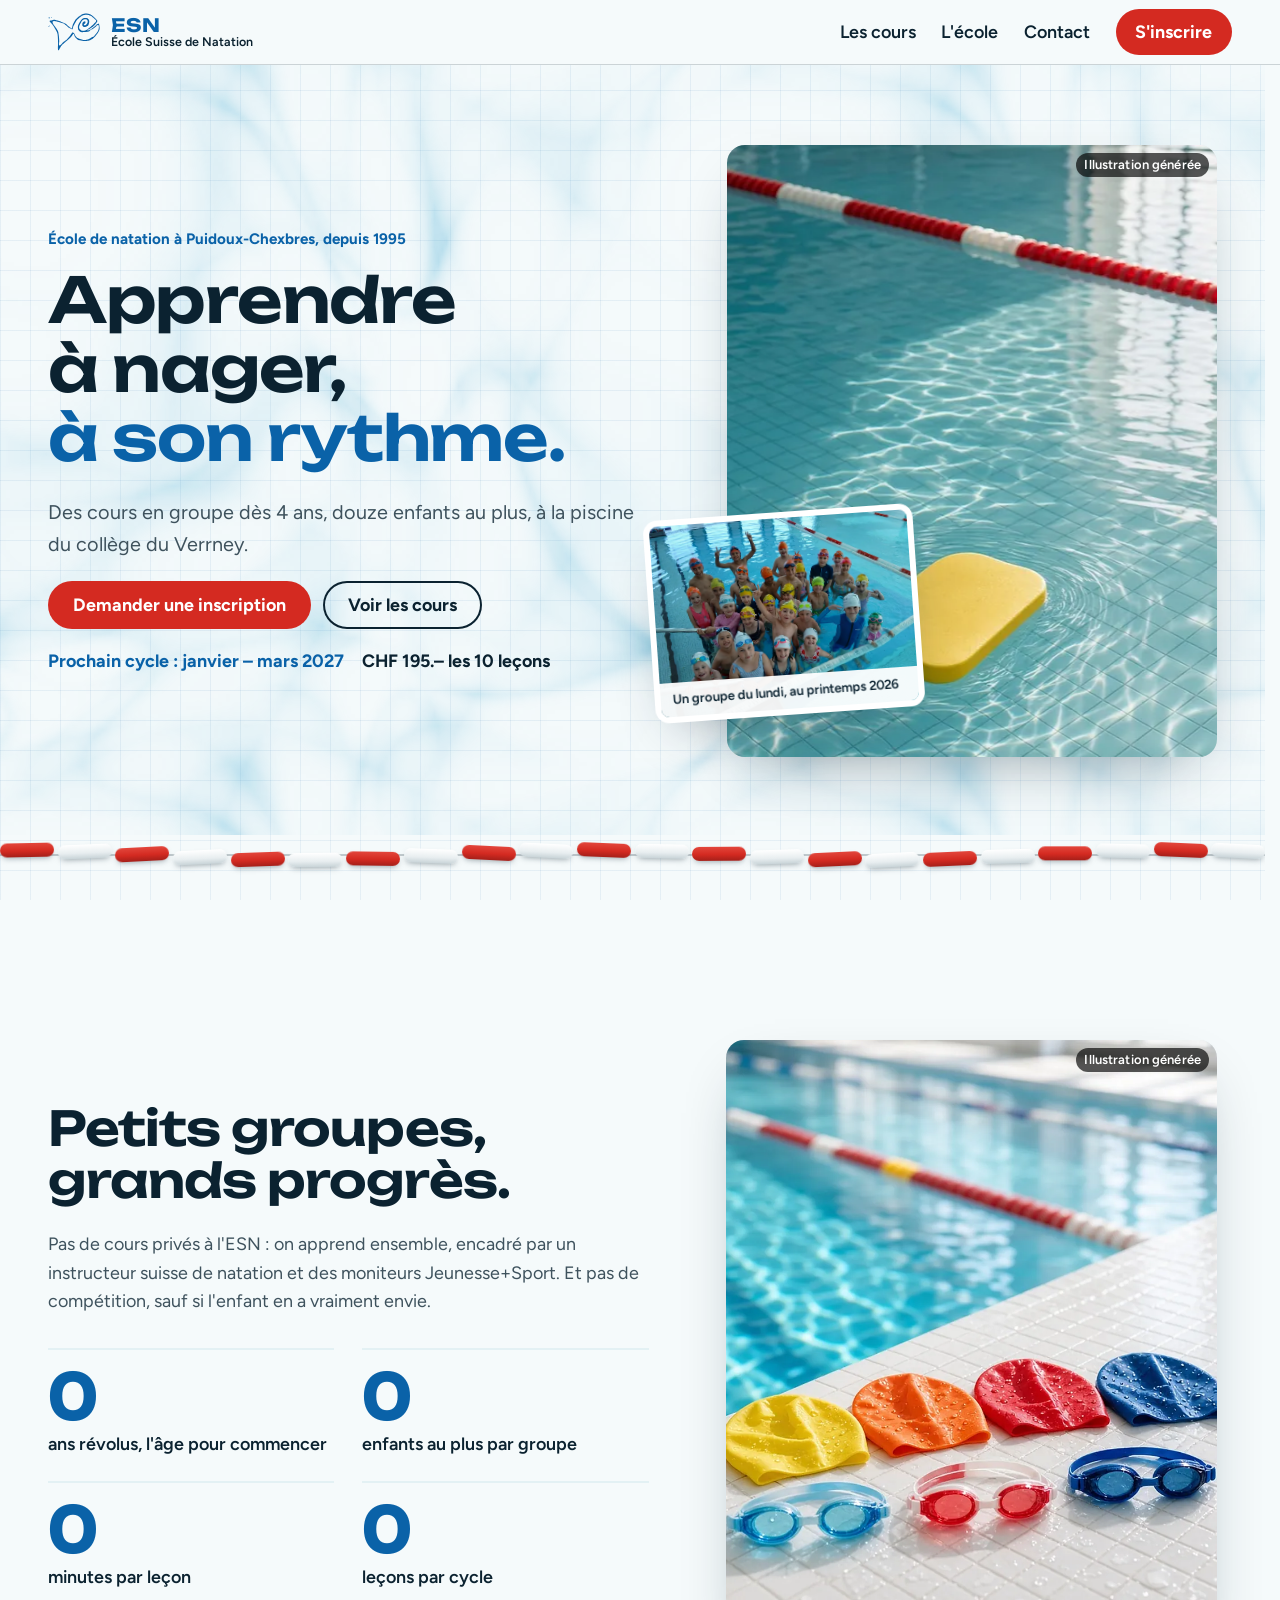
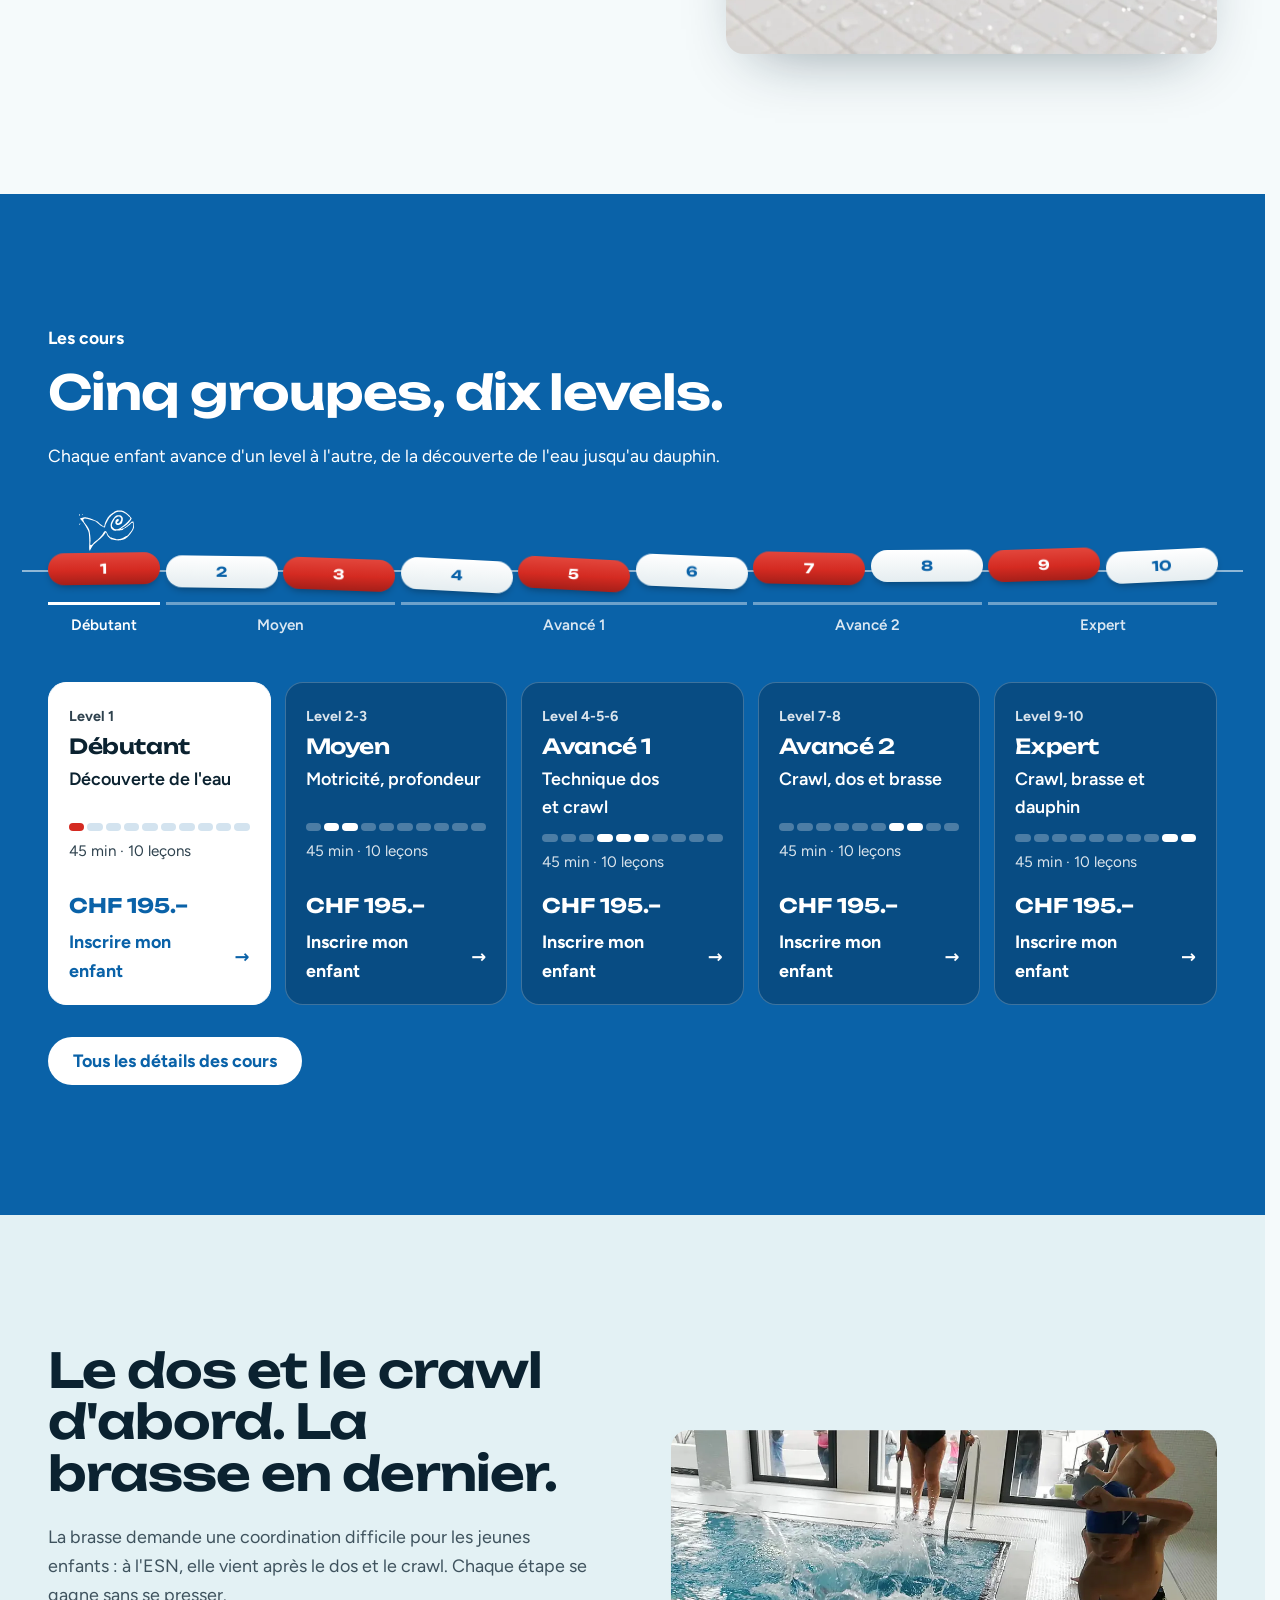
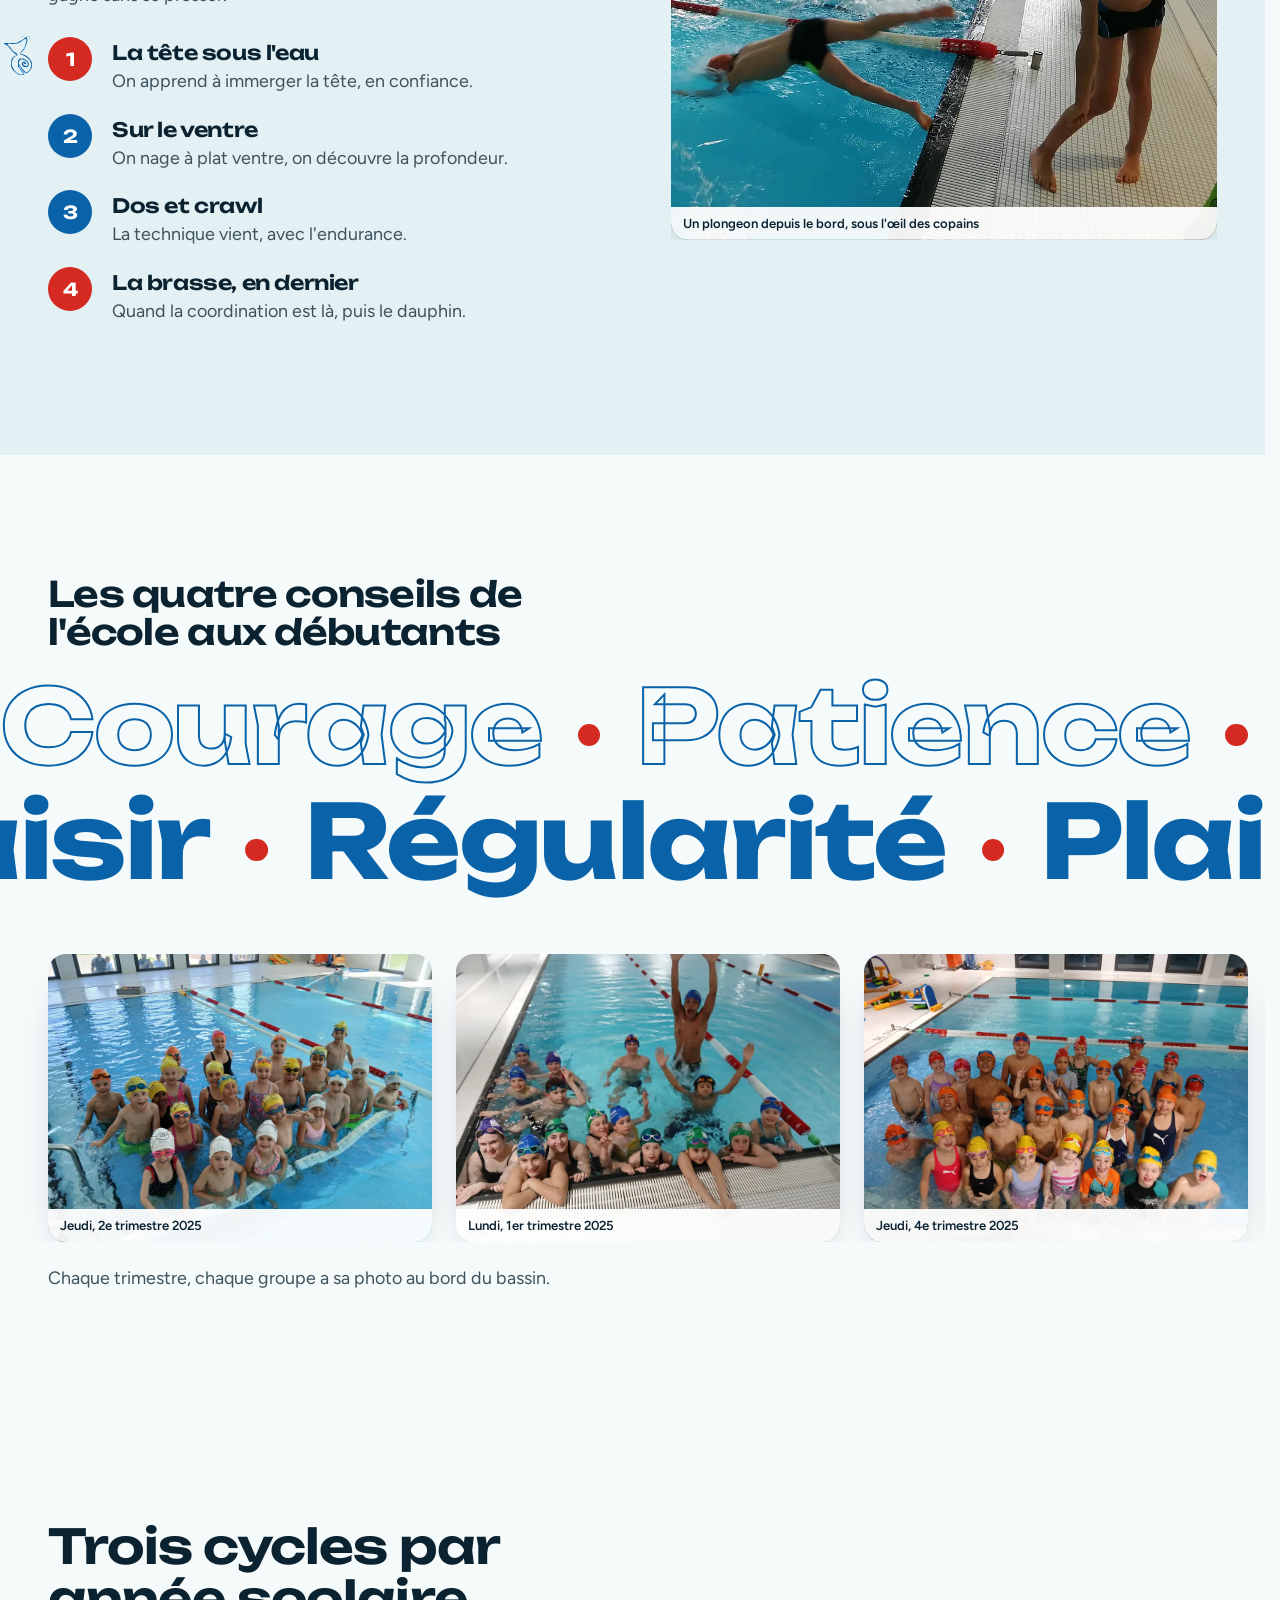
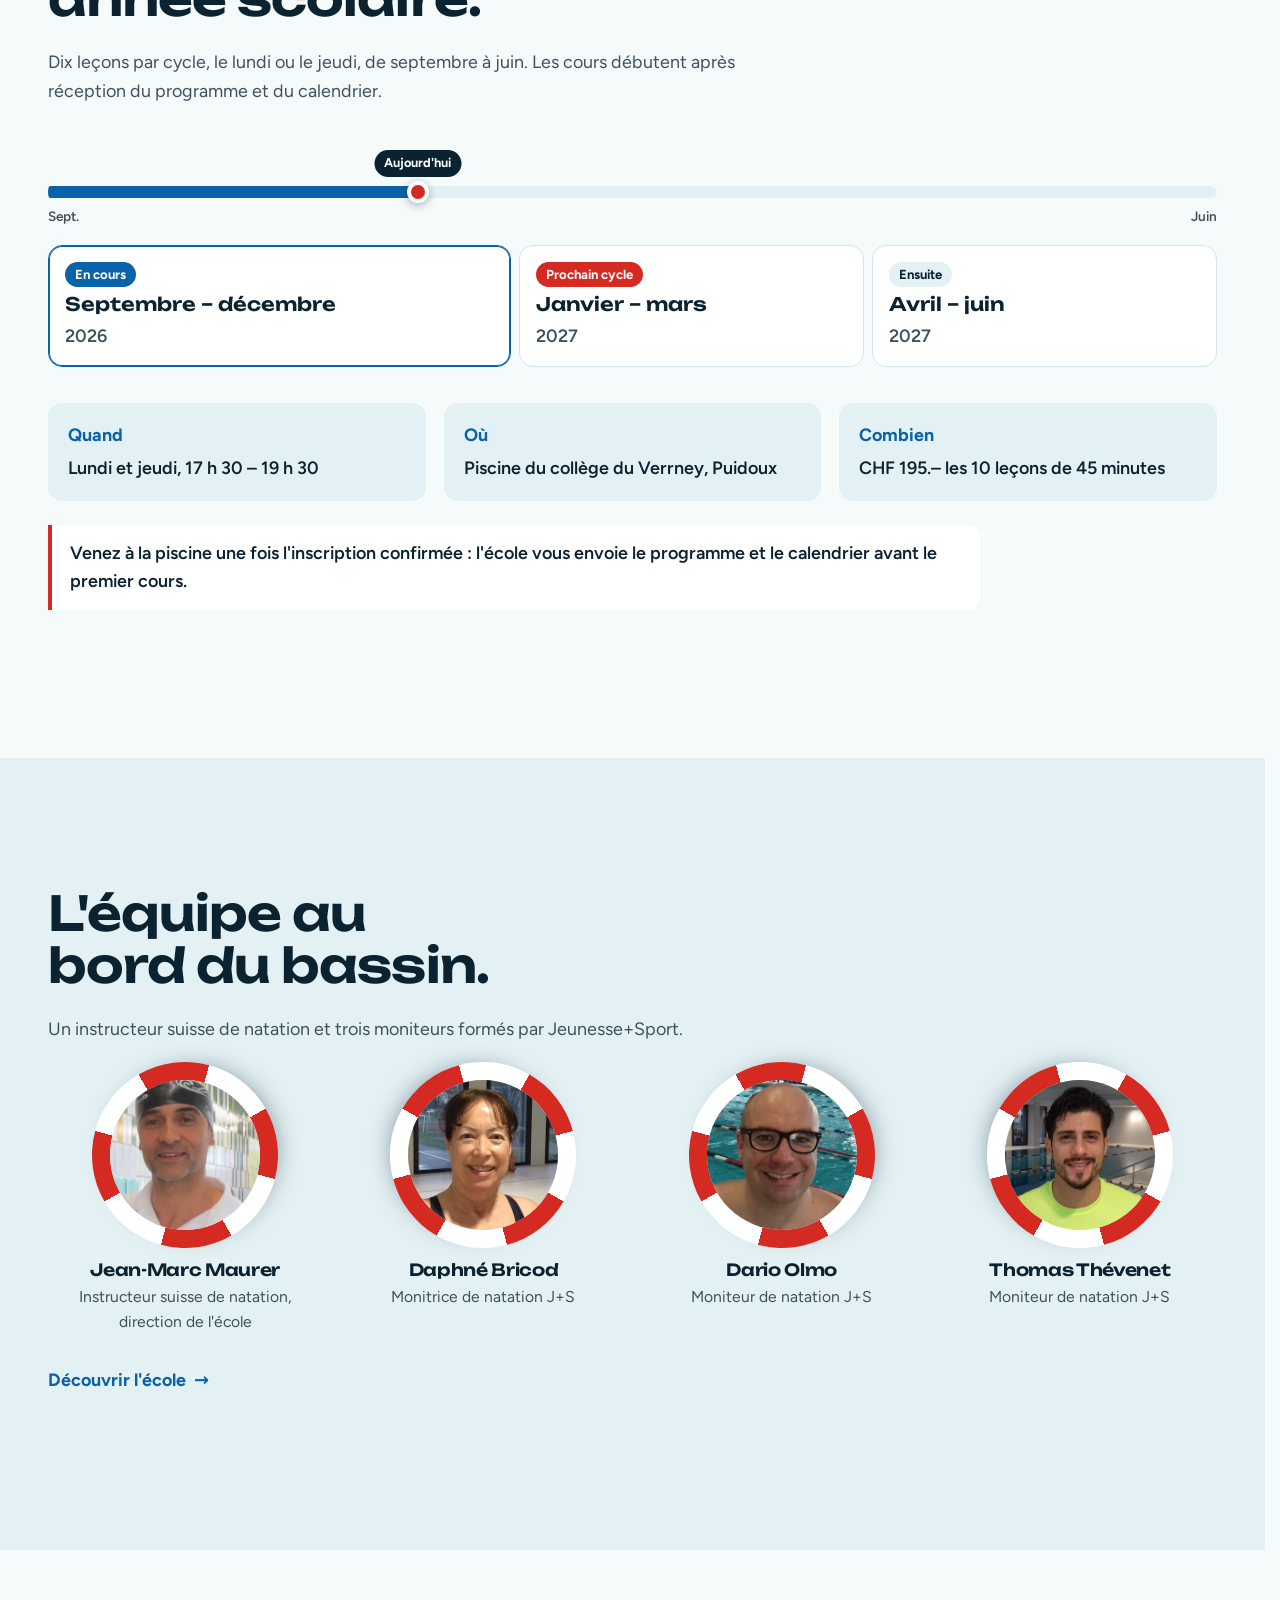
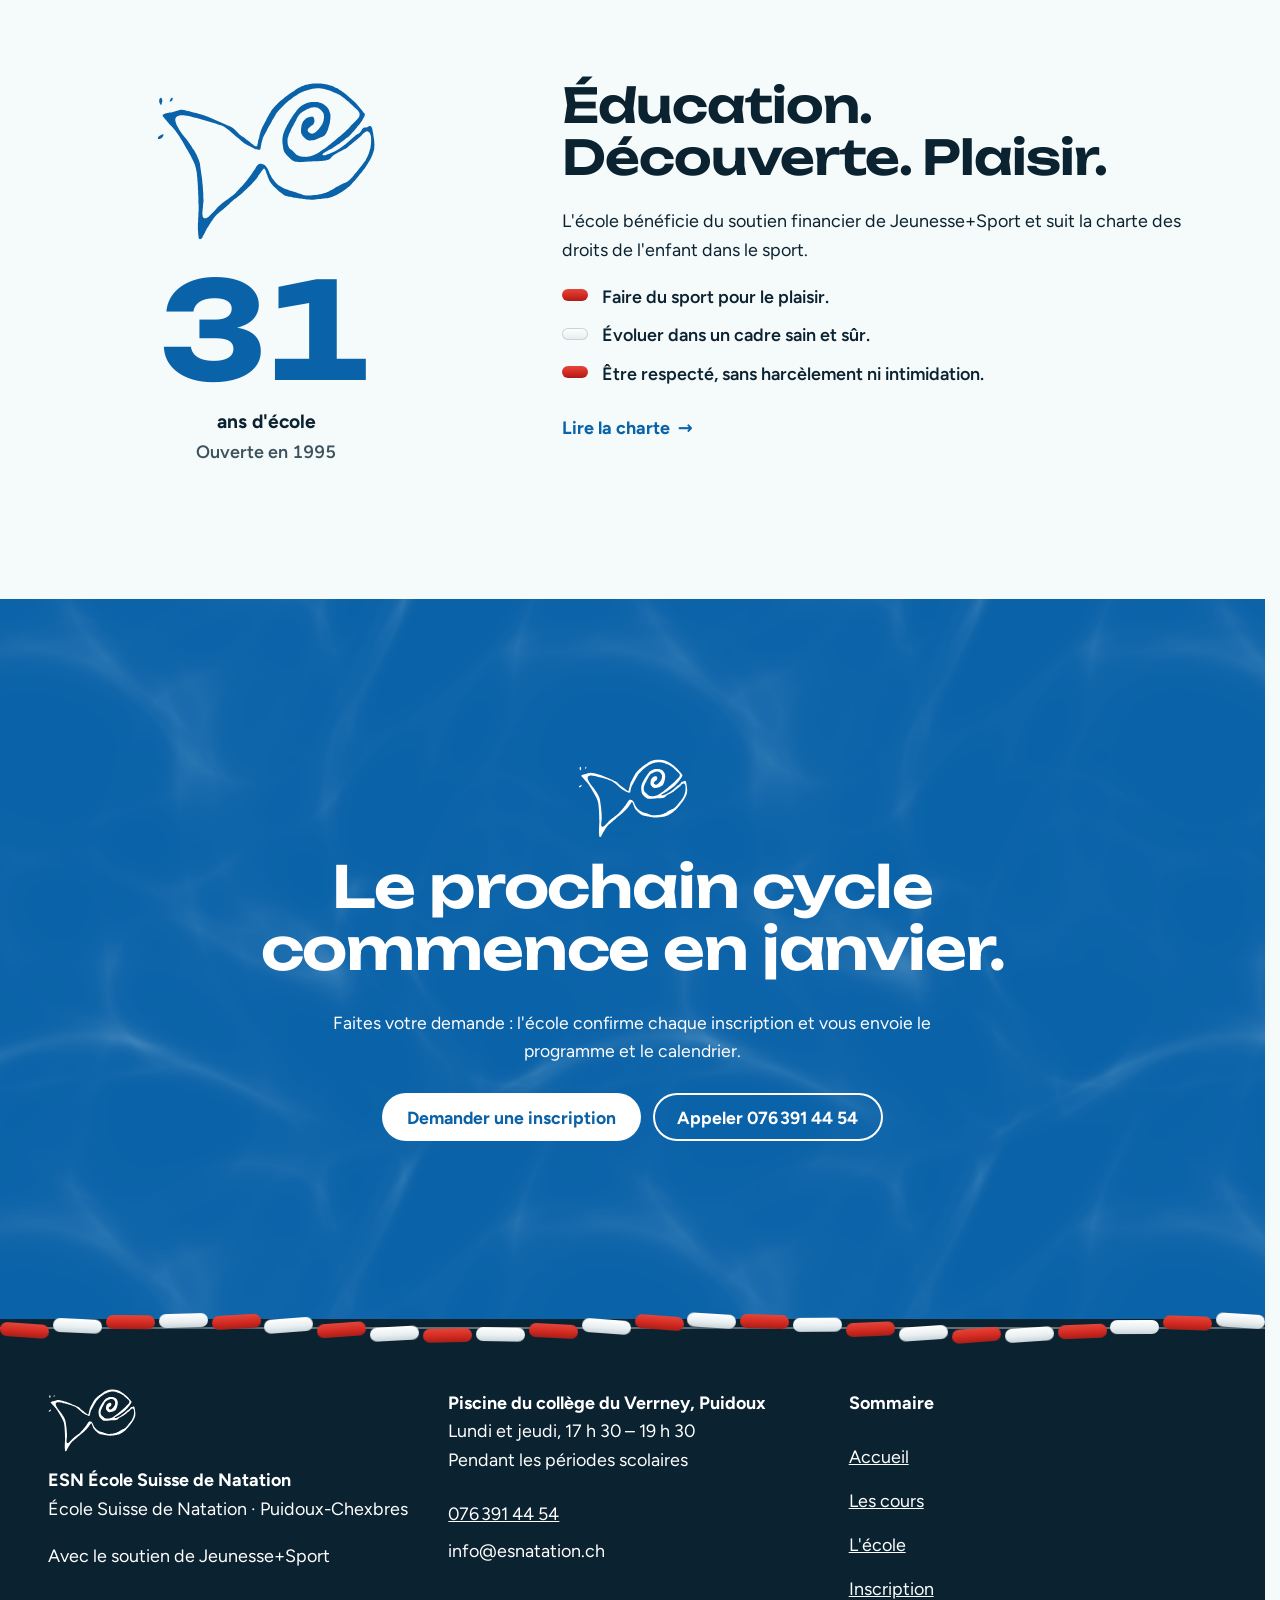
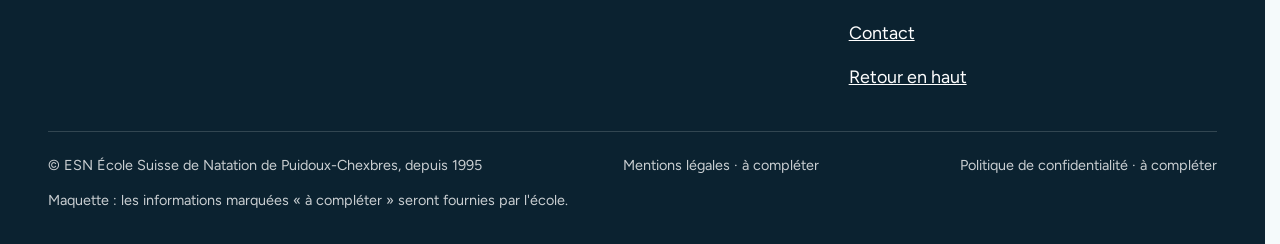
==== commit 8c6833ef: "Maquette v2" ====
--- a/index.html
+++ b/index.html
@@ -1,5 +1,5 @@
 <!doctype html>
-<html lang="fr" data-v="1" data-curseur>
+<html lang="fr" data-v="2" data-curseur>
 <head>
 <meta charset="utf-8">
 <meta name="viewport" content="width=device-width, initial-scale=1, viewport-fit=cover">
@@ -35,14 +35,14 @@
 })();</script>
 <link rel="preload" href="/assets/fonts/unbounded.woff2" as="font" type="font/woff2" crossorigin>
 <link rel="preload" href="/assets/fonts/figtree-400.woff2" as="font" type="font/woff2" crossorigin>
-<link rel="stylesheet" href="/assets/css/socle.css?v=1">
-<link rel="stylesheet" href="/assets/css/site.css?v=1">
-<link rel="modulepreload" href="/assets/js/site.js?v=1">
-<link rel="modulepreload" href="/assets/js/socle/index.js?v=1">
+<link rel="stylesheet" href="/assets/css/socle.css?v=2">
+<link rel="stylesheet" href="/assets/css/site.css?v=2">
+<link rel="modulepreload" href="/assets/js/site.js?v=2">
+<link rel="modulepreload" href="/assets/js/socle/index.js?v=2">
 <script src="/assets/vendor/gsap.min.js" defer></script>
 <script src="/assets/vendor/ScrollTrigger.min.js" defer></script>
 <script src="/assets/vendor/SplitText.min.js" defer></script>
-<script type="module" src="/assets/js/site.js?v=1"></script>
+<script type="module" src="/assets/js/site.js?v=2"></script>
 <meta name="theme-color" content="#F5FAFB">
 <link rel="icon" href="/assets/images/favicon.svg" type="image/svg+xml">
 <link rel="apple-touch-icon" href="/assets/images/apple-touch-icon.png">
@@ -122,7 +122,7 @@
       <p class="hero-info" data-info-cle data-anime="gsap"><span data-prochain data-modele="Prochain cycle : {prochain}">Prochain cycle : janvier – mars 2027</span><span>CHF 195.– les 10 leçons</span></p>
     </div>
     <div class="hero-visuel">
-      <figure class="media hero-cadre" data-grok data-fx="parallaxe" data-fx-force="8" data-iris-centre style="--cadrage:60% 40%">
+      <figure class="media hero-cadre" data-grok data-fx="parallaxe" data-fx-force="8" data-iris-centre data-eau-touche style="--cadrage:60% 40%">
   <picture>
     <img src="/assets/images/accueil-bassin-1280.webp" srcset="/assets/images/accueil-bassin-640.webp 640w, /assets/images/accueil-bassin-1280.webp 1280w, /assets/images/accueil-bassin-1920.webp 1920w" sizes="(max-width: 760px) 92vw, 40vw" alt="Bassin vu du dessus, reflets de lumière sur le carrelage et ligne d&#39;eau rouge et blanc" width="1280" height="1600" fetchpriority="high" loading="eager" decoding="async">
   </picture><figcaption class="mention-ia">Illustration générée</figcaption>
@@ -171,6 +171,7 @@
       <p class="groupe-levels">Level 1</p>
       <h3>Débutant</h3>
       <p class="groupe-contenu">Découverte de l&#39;eau</p>
+      <span class="jauge" aria-hidden="true"><i class="on"></i><i></i><i></i><i></i><i></i><i></i><i></i><i></i><i></i><i></i></span>
       <p class="groupe-meta">45 min · 10 leçons</p>
       <p class="groupe-prix" data-prix>CHF 195.–</p>
       <a href="/inscription?groupe=debutant" class="lien-fleche" data-libelle="Inscription">Inscrire mon enfant</a>
@@ -178,6 +179,7 @@
       <p class="groupe-levels">Level 2-3</p>
       <h3>Moyen</h3>
       <p class="groupe-contenu">Motricité, profondeur</p>
+      <span class="jauge" aria-hidden="true"><i></i><i class="on"></i><i class="on"></i><i></i><i></i><i></i><i></i><i></i><i></i><i></i></span>
       <p class="groupe-meta">45 min · 10 leçons</p>
       <p class="groupe-prix" data-prix>CHF 195.–</p>
       <a href="/inscription?groupe=moyen" class="lien-fleche" data-libelle="Inscription">Inscrire mon enfant</a>
@@ -185,6 +187,7 @@
       <p class="groupe-levels">Level 4-5-6</p>
       <h3>Avancé 1</h3>
       <p class="groupe-contenu">Technique dos et crawl</p>
+      <span class="jauge" aria-hidden="true"><i></i><i></i><i></i><i class="on"></i><i class="on"></i><i class="on"></i><i></i><i></i><i></i><i></i></span>
       <p class="groupe-meta">45 min · 10 leçons</p>
       <p class="groupe-prix" data-prix>CHF 195.–</p>
       <a href="/inscription?groupe=avance-1" class="lien-fleche" data-libelle="Inscription">Inscrire mon enfant</a>
@@ -192,6 +195,7 @@
       <p class="groupe-levels">Level 7-8</p>
       <h3>Avancé 2</h3>
       <p class="groupe-contenu">Crawl, dos et brasse</p>
+      <span class="jauge" aria-hidden="true"><i></i><i></i><i></i><i></i><i></i><i></i><i class="on"></i><i class="on"></i><i></i><i></i></span>
       <p class="groupe-meta">45 min · 10 leçons</p>
       <p class="groupe-prix" data-prix>CHF 195.–</p>
       <a href="/inscription?groupe=avance-2" class="lien-fleche" data-libelle="Inscription">Inscrire mon enfant</a>
@@ -199,6 +203,7 @@
       <p class="groupe-levels">Level 9-10</p>
       <h3>Expert</h3>
       <p class="groupe-contenu">Crawl, brasse et dauphin</p>
+      <span class="jauge" aria-hidden="true"><i></i><i></i><i></i><i></i><i></i><i></i><i></i><i></i><i class="on"></i><i class="on"></i></span>
       <p class="groupe-meta">45 min · 10 leçons</p>
       <p class="groupe-prix" data-prix>CHF 195.–</p>
       <a href="/inscription?groupe=expert" class="lien-fleche" data-libelle="Inscription">Inscrire mon enfant</a>
@@ -211,7 +216,8 @@
     <div>
       <h2 data-anime="lignes">Le dos et le crawl d&#39;abord. La brasse en dernier.</h2>
       <p data-anime>La brasse demande une coordination difficile pour les jeunes enfants : à l&#39;ESN, elle vient après le dos et le crawl. Chaque étape se gagne sans se presser.</p>
-      <div class="parcours">
+      <div class="parcours" data-parcours>
+        <img class="parcours-poisson" data-parcours-poisson src="/assets/images/logo.svg" alt="" width="48" height="35">
         <svg class="parcours-trait" viewBox="0 0 40 400" preserveAspectRatio="none" aria-hidden="true" data-fx="trace"><path d="M20 4 C 36 54, 4 96, 20 146 S 36 246, 20 296 S 4 360, 20 396" fill="none" stroke="currentColor" stroke-width="2" stroke-linecap="round"/></svg>
         <ol class="parcours-etapes">
           <li data-anime style="--delai:0.0s"><span class="parcours-num">1</span><div><h3>La tête sous l&#39;eau</h3><p>On apprend à immerger la tête, en confiance.</p></div></li><li data-anime style="--delai:0.1s"><span class="parcours-num">2</span><div><h3>Sur le ventre</h3><p>On nage à plat ventre, on découvre la profondeur.</p></div></li><li data-anime style="--delai:0.2s"><span class="parcours-num">3</span><div><h3>Dos et crawl</h3><p>La technique vient, avec l&#39;endurance.</p></div></li><li data-anime style="--delai:0.3s"><span class="parcours-num">4</span><div><h3>La brasse, en dernier</h3><p>Quand la coordination est là, puis le dauphin.</p></div></li>
@@ -300,29 +306,29 @@
       <h2 data-anime="lignes">L&#39;équipe au bord du bassin.</h2>
       <p data-anime>Un instructeur suisse de natation et trois moniteurs formés par Jeunesse+Sport.</p>
     </div>
-    <ul class="equipe-liste" data-anime="cascade"><li class="personne">
-      <figure class="media personne-photo" style="--cadrage:50% 35%;aspect-ratio:1 / 1">
+    <ul class="equipe-liste" data-anime="cascade" data-bouees><li class="personne">
+      <span class="bouee" aria-hidden="true"></span><figure class="media personne-photo" style="--cadrage:50% 35%;aspect-ratio:1 / 1">
   <picture>
     <img src="/assets/images/equipe-jean-marc-428.webp" srcset="/assets/images/equipe-jean-marc-320.webp 320w, /assets/images/equipe-jean-marc-428.webp 428w" sizes="160px" alt="Jean-Marc Maurer" width="428" height="428" loading="lazy" decoding="async">
   </picture>
 </figure>
       <h3>Jean-Marc Maurer</h3><p>Instructeur suisse de natation, direction de l&#39;école</p>
     </li><li class="personne">
-      <figure class="media personne-photo" style="--cadrage:50% 35%;aspect-ratio:1 / 1">
+      <span class="bouee" aria-hidden="true"></span><figure class="media personne-photo" style="--cadrage:50% 35%;aspect-ratio:1 / 1">
   <picture>
     <img src="/assets/images/equipe-daphne-428.webp" srcset="/assets/images/equipe-daphne-320.webp 320w, /assets/images/equipe-daphne-428.webp 428w" sizes="160px" alt="Daphné Bricod" width="428" height="428" loading="lazy" decoding="async">
   </picture>
 </figure>
       <h3>Daphné Bricod</h3><p>Monitrice de natation J+S</p>
     </li><li class="personne">
-      <figure class="media personne-photo" style="--cadrage:50% 35%;aspect-ratio:1 / 1">
+      <span class="bouee" aria-hidden="true"></span><figure class="media personne-photo" style="--cadrage:50% 35%;aspect-ratio:1 / 1">
   <picture>
     <img src="/assets/images/equipe-dario-428.webp" srcset="/assets/images/equipe-dario-320.webp 320w, /assets/images/equipe-dario-428.webp 428w" sizes="160px" alt="Dario Olmo" width="428" height="428" loading="lazy" decoding="async">
   </picture>
 </figure>
       <h3>Dario Olmo</h3><p>Moniteur de natation J+S</p>
     </li><li class="personne">
-      <figure class="media personne-photo" style="--cadrage:50% 35%;aspect-ratio:1 / 1">
+      <span class="bouee" aria-hidden="true"></span><figure class="media personne-photo" style="--cadrage:50% 35%;aspect-ratio:1 / 1">
   <picture>
     <img src="/assets/images/equipe-thomas-428.webp" srcset="/assets/images/equipe-thomas-320.webp 320w, /assets/images/equipe-thomas-428.webp 428w" sizes="160px" alt="Thomas Thévenet" width="428" height="428" loading="lazy" decoding="async">
   </picture>
@@ -349,6 +355,7 @@
 </section>
 <section class="appel" id="appel">
   <canvas class="caustiques" data-caustiques="appel" data-effet="caustiques" data-visuel aria-hidden="true"></canvas>
+  <div class="bulles" data-bulles data-effet="bulles" aria-hidden="true"><span style="--x:5%;--t:0.50;--d:0"></span><span style="--x:42%;--t:1.20;--d:0.11"></span><span style="--x:79%;--t:0.90;--d:0.22"></span><span style="--x:26%;--t:0.60;--d:0.33"></span><span style="--x:63%;--t:1.30;--d:0.44"></span><span style="--x:10%;--t:1.00;--d:0"></span><span style="--x:47%;--t:0.70;--d:0.11"></span><span style="--x:84%;--t:1.40;--d:0.22"></span><span style="--x:31%;--t:1.10;--d:0.33"></span><span style="--x:68%;--t:0.80;--d:0.44"></span><span style="--x:15%;--t:0.50;--d:0"></span><span style="--x:52%;--t:1.20;--d:0.11"></span><span style="--x:89%;--t:0.90;--d:0.22"></span><span style="--x:36%;--t:0.60;--d:0.33"></span></div>
   <div class="conteneur appel-contenu">
     <img class="appel-poisson" src="/assets/images/logo-clair.svg" alt="" width="120" height="87" loading="lazy" data-anime>
     <h2 data-anime="lignes">Le prochain cycle commence en janvier.</h2>
--- a/assets/css/site.css
+++ b/assets/css/site.css
@@ -674,3 +674,65 @@
   .introuvable-media { aspect-ratio: 21 / 9; max-height: 30svh; margin-bottom: 16px; }
   .introuvable h1 { font-size: clamp(1.7rem, 1rem + 2vw, 2.6rem); margin-bottom: .25em; }
 }
+
+/* ---------- v2 : petites touches ludiques ---------- */
+/* Ronds dans l'eau au clic ou au toucher, partout, et sur le bassin qu'on survole. */
+.rond-eau { position: fixed; left: 0; top: 0; z-index: 1002; width: 56px; height: 56px; margin: -28px 0 0 -28px; border-radius: 50%; border: 2px solid rgba(10, 98, 168, .55); box-shadow: 0 0 0 1px rgba(255, 255, 255, .7), inset 0 0 0 1px rgba(255, 255, 255, .6); pointer-events: none; }
+.rond-eau--local { position: absolute; z-index: 1; border-color: rgba(255, 255, 255, .85); box-shadow: 0 0 0 1px rgba(10, 98, 168, .25); }
+[data-eau-touche] { cursor: crosshair; }
+/* En-tête : le poisson frétille au survol. */
+@keyframes fretille { 0%, 100% { transform: rotate(0); } 25% { transform: rotate(-8deg); } 60% { transform: rotate(6deg); } }
+.entete-logo:hover img, .entete-logo:focus-visible img { animation: fretille .6s var(--courbe); transform-origin: 70% 50%; }
+/* Bouées autour des portraits de l'équipe : elles tournent au défilement (site.js, --tour). */
+.personne { position: relative; }
+.personne { --p: min(150px, 70%); }
+.bouee { position: absolute; left: 50%; top: 0; width: calc(var(--p) + 36px); aspect-ratio: 1; transform: translate(-50%, -18px) rotate(var(--tour, 0deg)); border-radius: 50%;
+  background: conic-gradient(var(--rouge) 0 12.5%, #fff 0 25%, var(--rouge) 0 37.5%, #fff 0 50%, var(--rouge) 0 62.5%, #fff 0 75%, var(--rouge) 0 87.5%, #fff 0 100%);
+  box-shadow: 0 10px 24px -12px rgba(11, 34, 48, .5); }
+.equipe .personne-photo { position: relative; z-index: 1; width: var(--p); margin: 0 auto 30px; border: 0; box-shadow: none; }
+/* Jauge des levels sur les cartes de groupe : les 10 flotteurs, ceux du groupe en rouge. */
+.jauge { display: grid; grid-template-columns: repeat(10, minmax(0, 1fr)); gap: 3px; margin: 6px 0 2px; max-width: 220px; }
+.jauge i { height: 8px; border-radius: 99px; background: rgba(255, 255, 255, .28); }
+.jauge i.on { background: #fff; }
+.groupe-carte.actif .jauge i { background: color-mix(in srgb, var(--bleu) 18%, #fff); }
+.groupe-carte.actif .jauge i.on, .jauge--claire i.on { background: var(--rouge); }
+.jauge--claire i { background: var(--fond2); }
+/* Les cours : le disque du prix devient un hublot, une vague et des bulles. */
+.prix-geant { position: relative; overflow: hidden; isolation: isolate; }
+.prix-geant > :not(svg):not(.bulle) { position: relative; z-index: 1; }
+.hublot-eau { position: absolute; left: -2%; right: -2%; bottom: 0; width: 104%; height: 30%; z-index: 0; overflow: visible; }
+.vague--1 { fill: #4A9BDB; opacity: .55; }
+.vague--2 { fill: #2F86CD; }
+.bulle { position: absolute; z-index: 0; bottom: 10%; left: 30%; width: 10px; height: 10px; border-radius: 50%; border: 2px solid rgba(255, 255, 255, .6); }
+.bulle--2 { left: 62%; width: 7px; height: 7px; }
+.bulle--3 { left: 46%; width: 12px; height: 12px; }
+/* Appel final : des bulles montent au défilement. */
+.bulles { position: absolute; inset: 0; pointer-events: none; overflow: hidden; }
+.bulles span { position: absolute; left: var(--x); bottom: -30px; width: calc(8px + var(--t) * 14px); aspect-ratio: 1; border-radius: 50%; border: 2px solid rgba(255, 255, 255, .45); background: radial-gradient(circle at 35% 35%, rgba(255, 255, 255, .5), transparent 55%); }
+/* Méthode et déroulé : le tracé se voit mieux. */
+.parcours-trait, .deroule-trait { opacity: .9; }
+/* Contact : le lac ondule, le repère de la piscine fait des ronds ; créneau du soir sur les cartes des jours. */
+.plan-onde { transform-box: fill-box; transform-origin: center; opacity: 0; }
+.creneau { display: grid; gap: 6px; margin-top: 14px; }
+.creneau-piste { position: relative; height: 10px; border-radius: 99px; background: rgba(255, 255, 255, .25); }
+.creneau-plage { position: absolute; left: 30%; width: 40%; top: 0; bottom: 0; border-radius: 99px; background: #fff; transform-origin: 0 50%; }
+html.js:not(.secours):not([data-arrivee="retour"]) .horaires-liste .creneau-plage { transform: scaleX(0); transition: transform 1.1s var(--courbe) .35s; }
+html.js:not(.secours):not([data-arrivee="retour"]) .horaires-liste.vu .creneau-plage { transform: none; }
+.creneau-bornes { display: flex; justify-content: space-between; font-size: .85rem; font-weight: 600; }
+.creneau-bornes i { font-style: normal; }
+/* Inscription : en-tête plus compact pour que le formulaire arrive dans le premier écran ; fin de l'envoi. */
+.inscr { padding-top: calc(var(--entete-h) + clamp(18px, 3.5vh, 40px)); }
+.inscr-tete .titre-page { font-size: clamp(1.9rem, min(3.8vw, 7vh), 3.6rem); }
+.inscr-tete .intro { margin-bottom: .6em; }
+.inscr-tete .hero-actions { margin-bottom: 8px; }
+.inscr-tete { margin-bottom: 18px; }
+.fin-eau { position: relative; width: 150px; height: 110px; margin: 0 0 8px; }
+.fin-poisson { position: relative; z-index: 1; width: 120px; height: auto; margin: 12px 0 0 14px; }
+.fin-rond { position: absolute; left: 50%; top: 50%; width: 90px; height: 90px; margin: -45px 0 0 -45px; border-radius: 50%; border: 2px solid var(--bleu); opacity: 0; }
+
+/* Méthode : le petit poisson descend le long du parcours, l'étape qu'il atteint s'allume. */
+.parcours-poisson { position: absolute; left: -50px; top: 4px; z-index: 2; width: 40px; height: auto; pointer-events: none; }
+html:not(.js) .parcours-poisson, html.secours .parcours-poisson { display: none; }
+@media (max-width: 1279px) { .parcours-poisson { display: none; } }
+.parcours-etapes li.atteinte .parcours-num { background: var(--rouge); }
+@media (max-width: 760px) { .hublot-eau { height: 18%; } }
